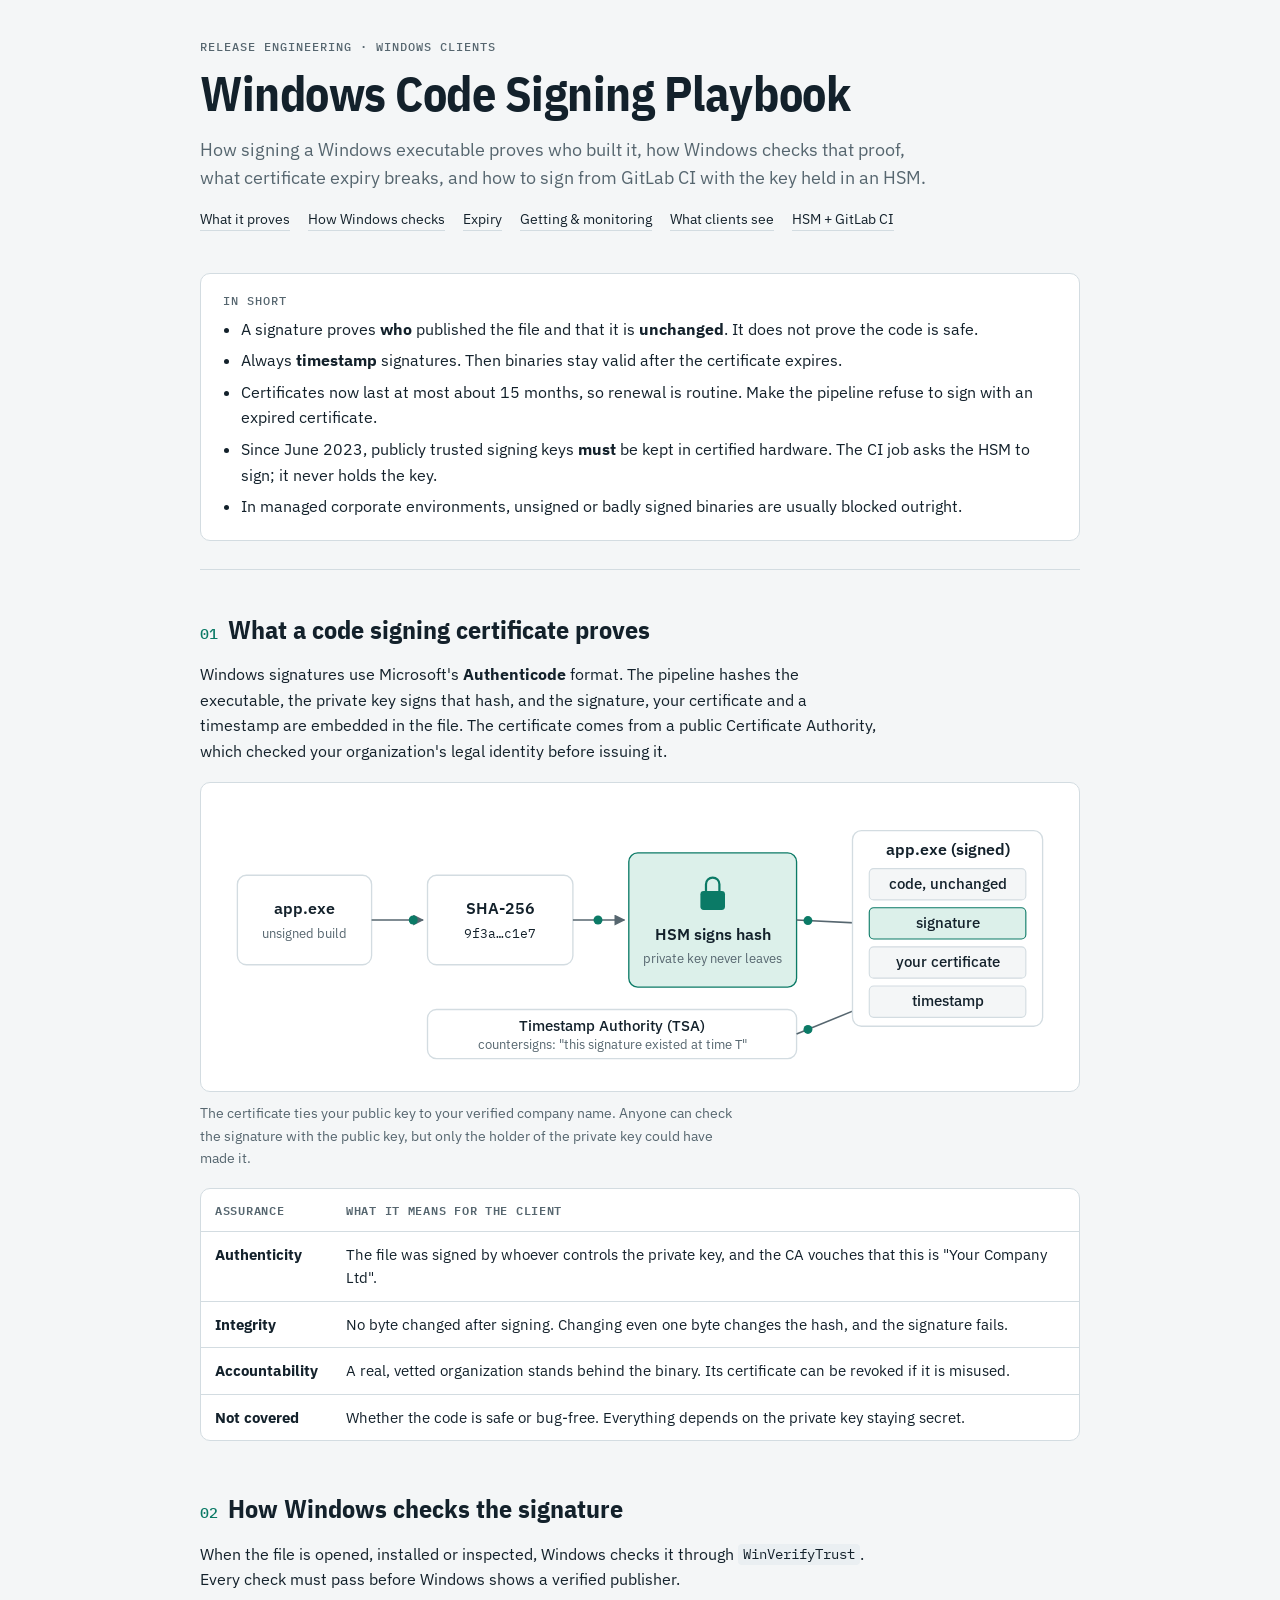
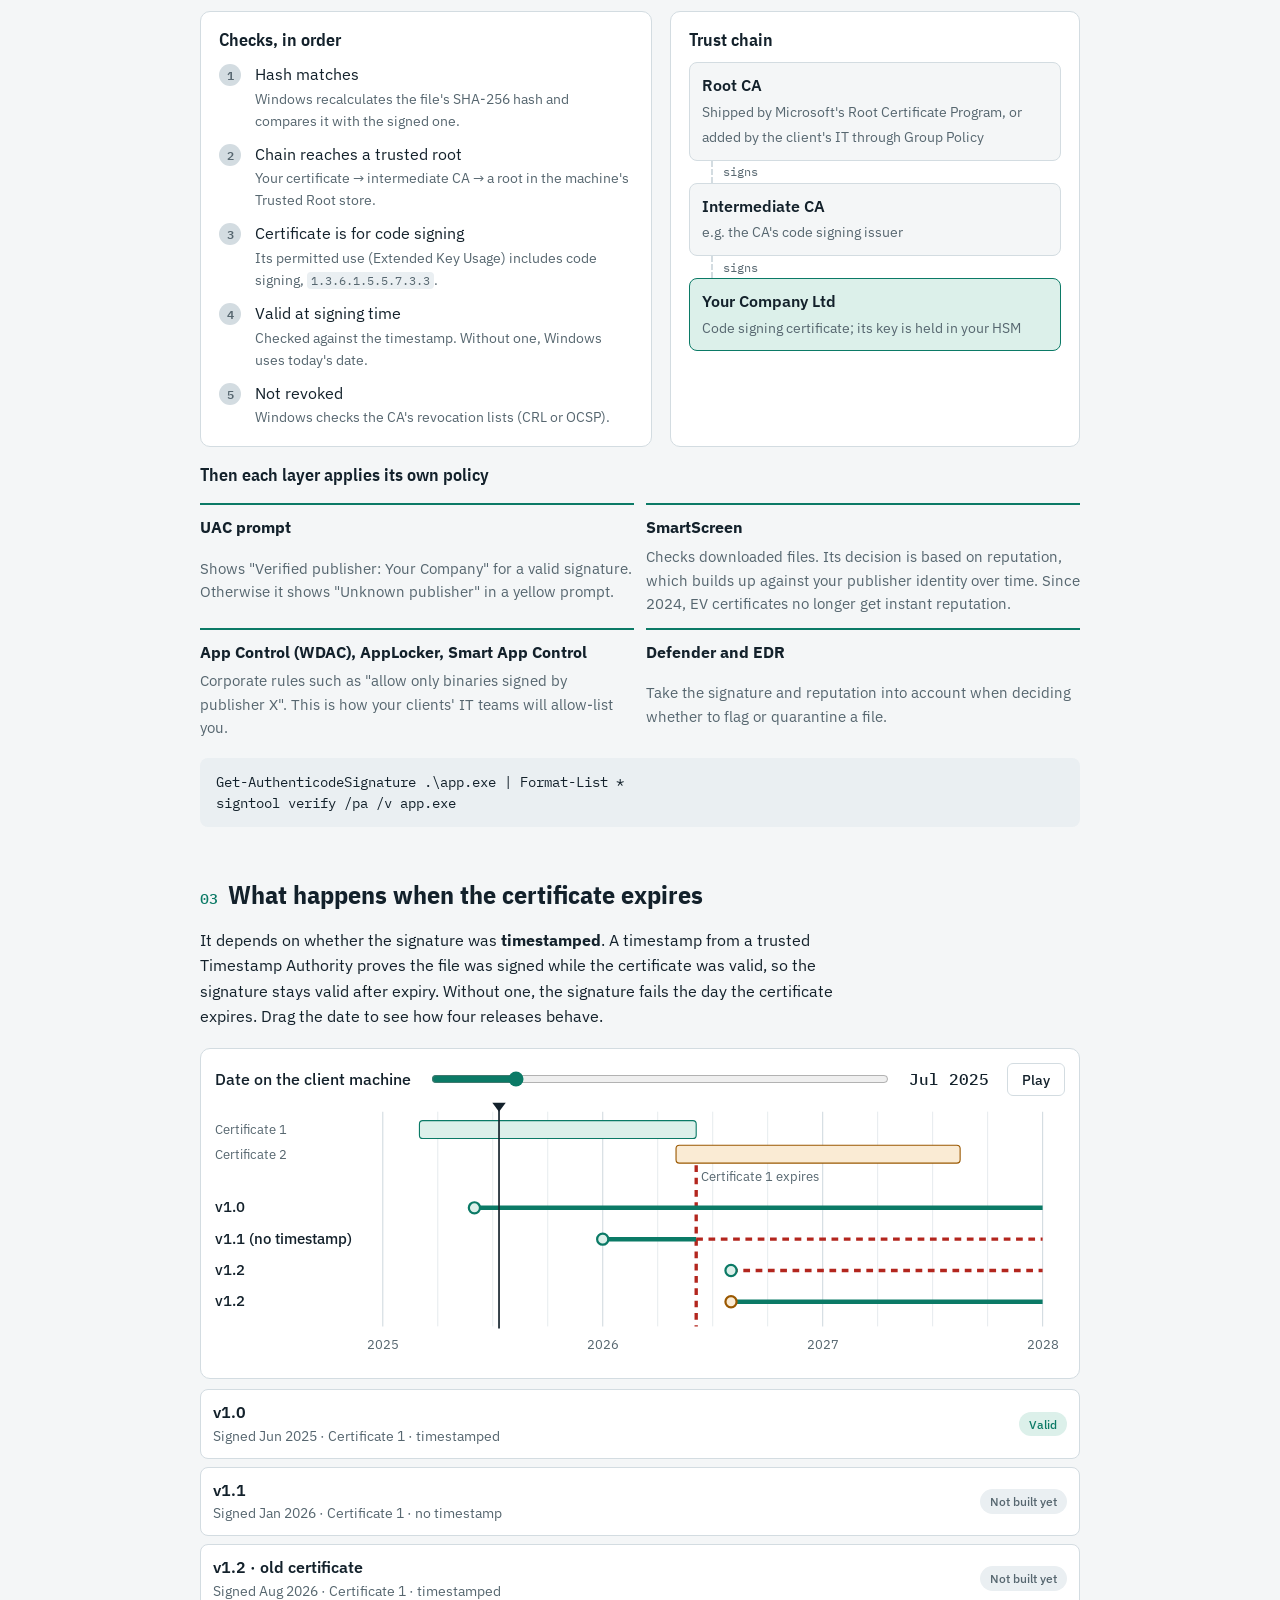
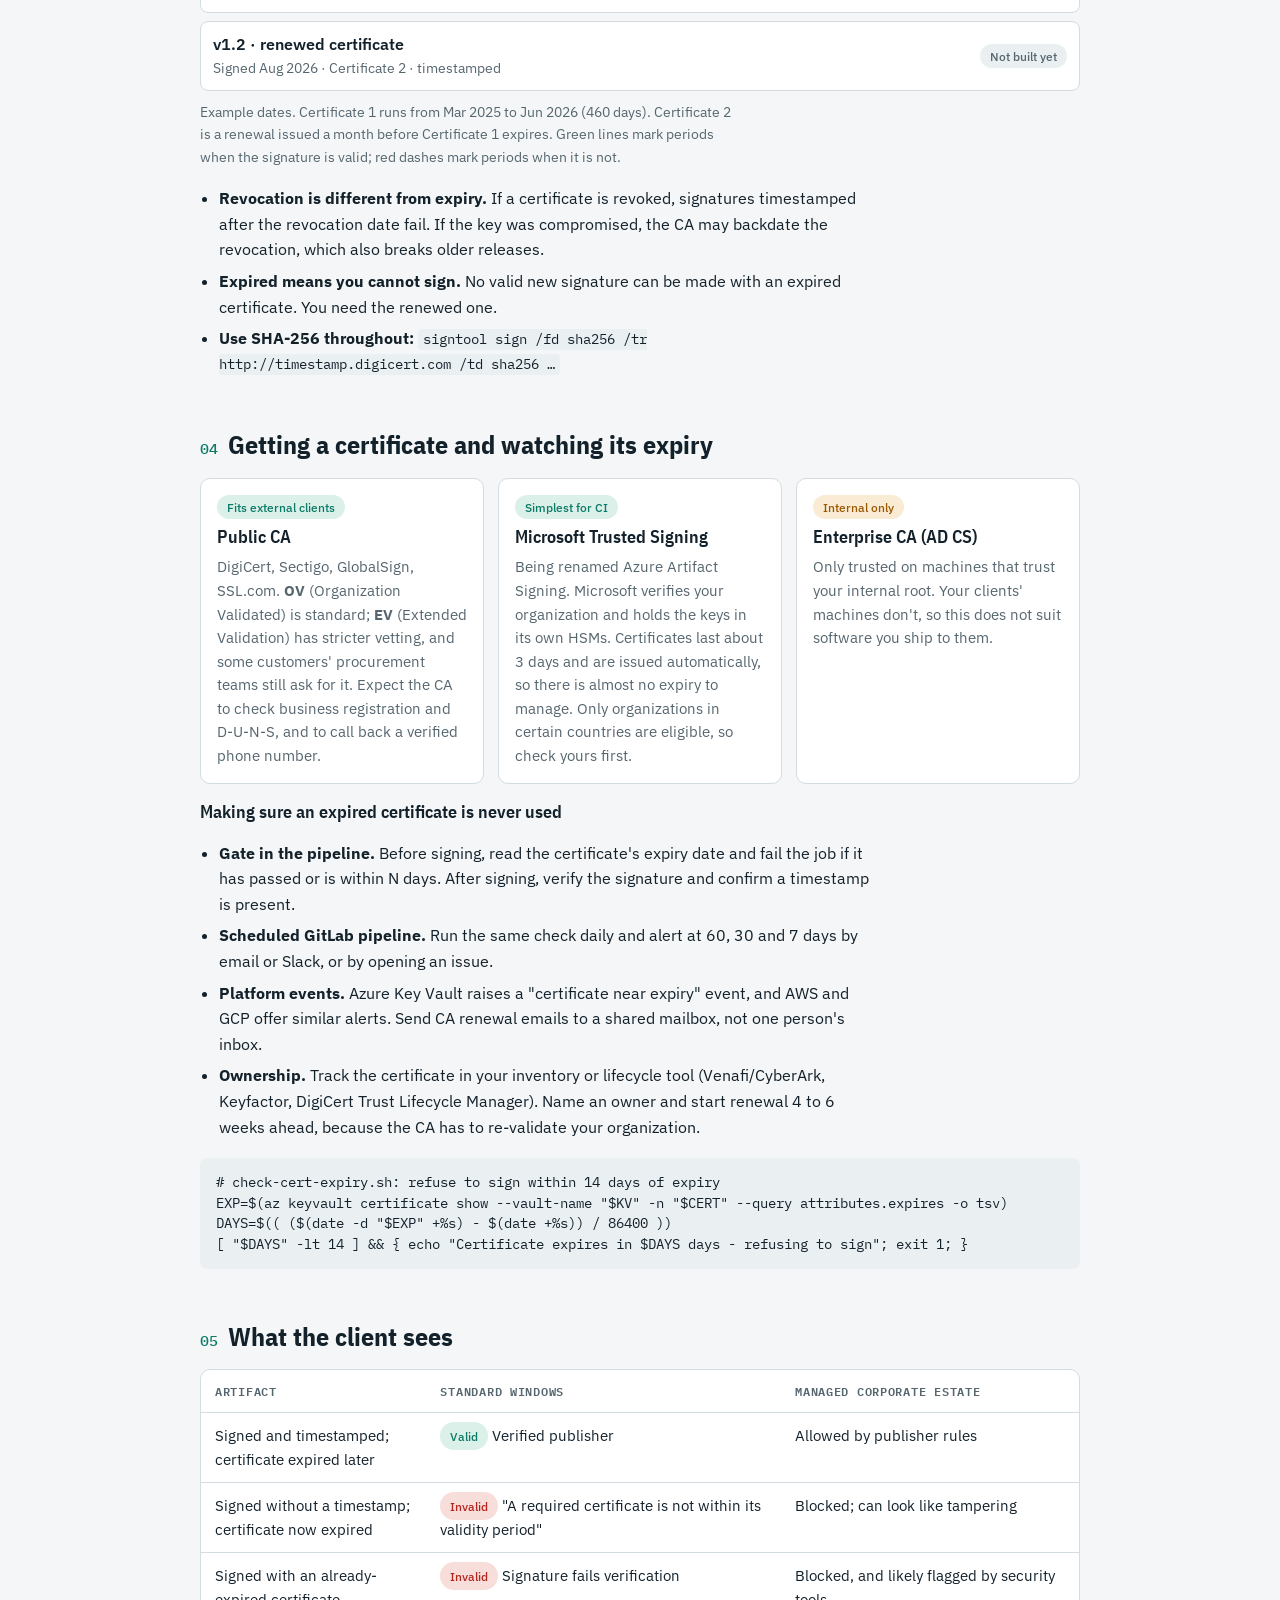
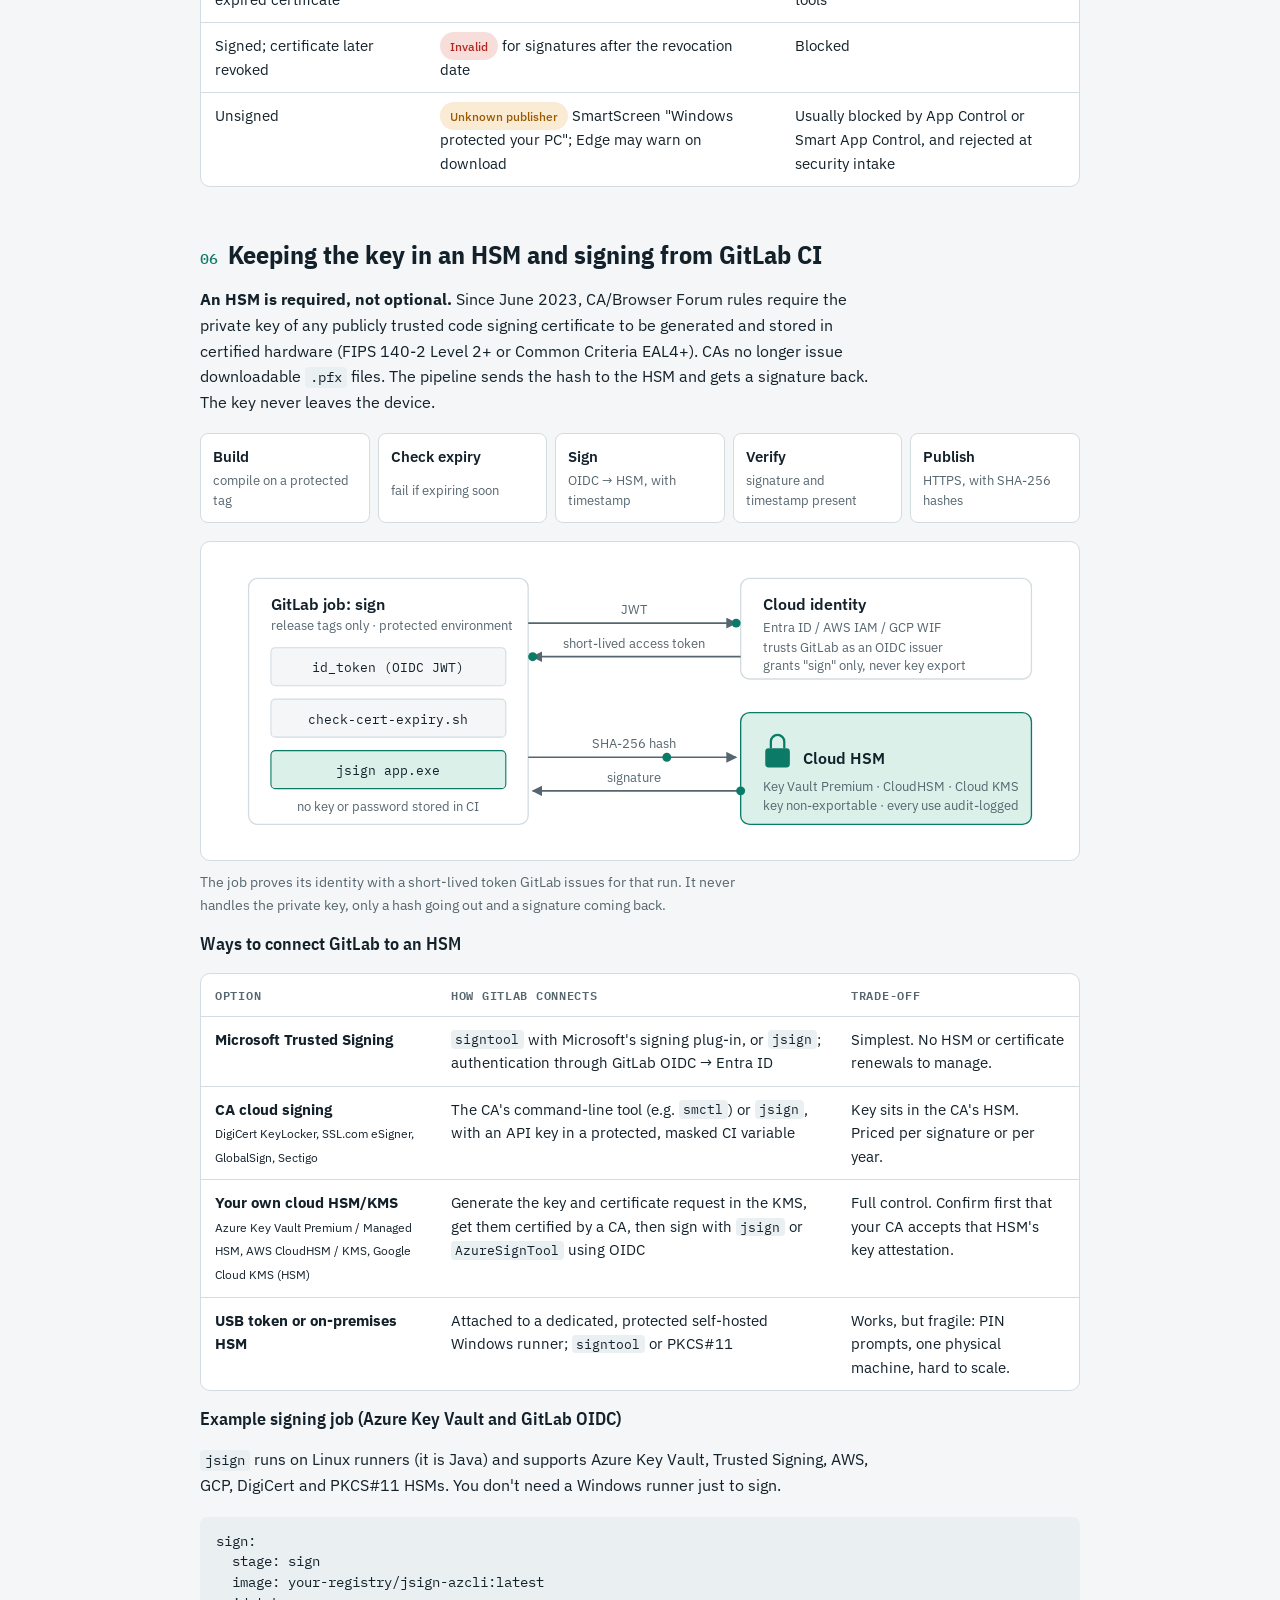
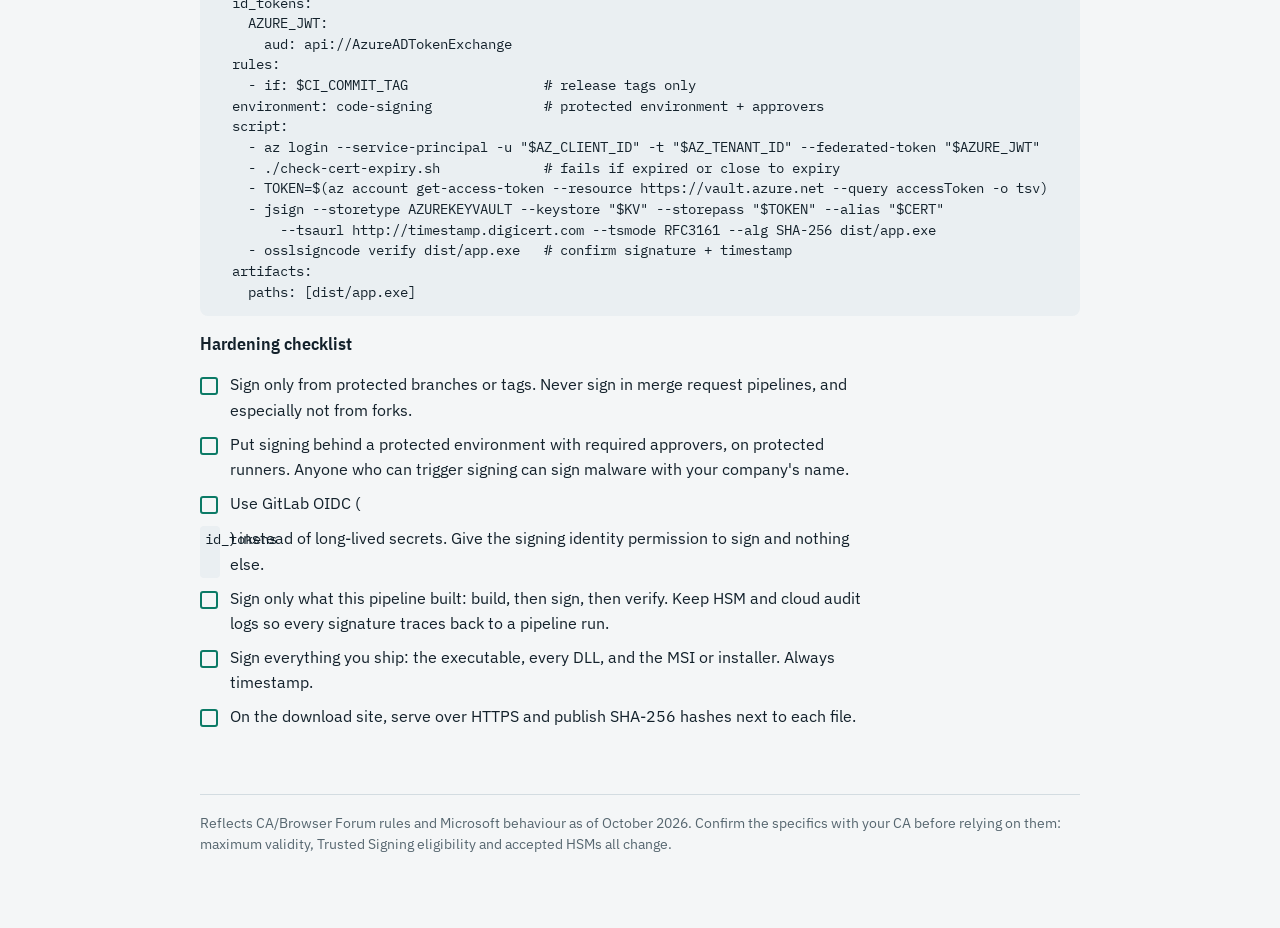
==== code-signing/docs/Windows Code Signing Playbook.html @ bbe8cc0f "Add Windows Code Signing Playbook and PDF documentation - Created a comprehensive Markdown playbook " ====
<!doctype html><html><head><meta charset=utf8><meta name=viewport content="width=device-width,initial-scale=1,viewport-fit=cover"><style>:root{color-scheme:light;box-sizing:border-box;padding-top:env(safe-area-inset-top,0px);padding-bottom:env(safe-area-inset-bottom,0px)}html{scroll-padding-top:env(safe-area-inset-top,0px)}body{margin:0;padding:0;font:14px -apple-system,BlinkMacSystemFont,sans-serif;background:#fff;color:#000}img{max-width:100%}[hidden]:not([hidden=until-found i]){display:none!important}</style></head><body>
<title>Windows Code Signing Playbook</title>
<link rel="preconnect" href="https://fonts.googleapis.com">
<link rel="stylesheet" href="https://fonts.googleapis.com/css2?family=IBM+Plex+Mono:wght@400;500&family=IBM+Plex+Sans+Condensed:wght@600;700&family=IBM+Plex+Sans:wght@400;500;600&display=swap">
<style>
/* Layout: one reading column (~68ch) with diagrams breaking slightly wider; sections are a real sequence, so they are numbered. */
:root{
  --bg:#F4F6F7; --surface:#FFFFFF; --ink:#13212B; --muted:#56666F; --line:#D3DCE1;
  --accent:#0B7A66; --accent-soft:#DCF0EA;
  --warn:#9A5800; --warn-soft:#FAEBD4; --bad:#B3261E; --bad-soft:#F8DEDB; --code:#EAEFF2;
  --f-display:"IBM Plex Sans Condensed","Arial Narrow",system-ui,sans-serif;
  --f-body:"IBM Plex Sans",system-ui,-apple-system,"Segoe UI",sans-serif;
  --f-mono:"IBM Plex Mono",ui-monospace,Consolas,monospace;
}
@media (prefers-color-scheme: dark){:root:not([data-theme="light"]){
  --bg:#0E161B; --surface:#15212A; --ink:#E2EBEF; --muted:#93A5AF; --line:#2A3B46;
  --accent:#3CC4A6; --accent-soft:#12372F; --warn:#E6A74B; --warn-soft:#3A2A12;
  --bad:#F0857C; --bad-soft:#3D1C1A; --code:#1A2932; color-scheme:dark}}
:root[data-theme="dark"]{
  --bg:#0E161B; --surface:#15212A; --ink:#E2EBEF; --muted:#93A5AF; --line:#2A3B46;
  --accent:#3CC4A6; --accent-soft:#12372F; --warn:#E6A74B; --warn-soft:#3A2A12;
  --bad:#F0857C; --bad-soft:#3D1C1A; --code:#1A2932; color-scheme:dark}

*{box-sizing:border-box}
body{background:var(--bg);color:var(--ink);font:16px/1.6 var(--f-body)}
.wrap{max-width:920px;margin:0 auto;padding-inline:20px;padding-block:40px 72px}
.col{max-width:68ch}
h1,h2,h3{font-family:var(--f-display);text-wrap:balance;line-height:1.15;margin:0}
h1{font-size:clamp(2rem,5vw,3rem);font-weight:700;letter-spacing:-.01em}
h2{font-size:1.65rem;font-weight:700;display:flex;gap:.6rem;align-items:baseline}
h2 .n{font-family:var(--f-mono);font-size:.95rem;color:var(--accent);font-weight:500}
h3{font-size:1.1rem;font-weight:600}
p{margin:0}
a{color:var(--accent)}
code,pre{font-family:var(--f-mono);font-size:.86em}
code{background:var(--code);padding:.1em .35em;border-radius:4px}
.eyebrow{font:500 .78rem/1 var(--f-mono);letter-spacing:.08em;text-transform:uppercase;color:var(--muted)}
.lede{font-size:1.12rem;color:var(--muted)}
header{display:grid;gap:14px;padding-bottom:28px;border-bottom:1px solid var(--line)}
nav.toc{display:flex;flex-wrap:wrap;gap:8px 18px;font-size:.9rem}
nav.toc a{text-decoration:none;color:var(--ink);border-bottom:1px solid var(--line)}
nav.toc a:hover,nav.toc a:focus-visible{border-color:var(--accent)}
:focus-visible{outline:2px solid var(--accent);outline-offset:2px}

section{display:grid;gap:18px;padding-block:44px 8px}
.stack{display:grid;gap:12px}
ul.tight,ol.tight{margin:0;padding-left:1.2rem;display:grid;gap:6px}

.short{display:grid;gap:10px;margin-top:28px;padding:20px 22px;background:var(--surface);border:1px solid var(--line);border-radius:10px}
.short ul{margin:0;padding-left:1.1rem;display:grid;gap:6px}

figure{margin:0;display:grid;gap:10px}
figcaption{font-size:.88rem;color:var(--muted);max-width:68ch}
.fig{overflow-x:auto;background:var(--surface);border:1px solid var(--line);border-radius:10px;padding:14px}
.fig svg{display:block;width:100%;min-width:660px;height:auto}

/* SVG tokens */
.box{fill:var(--surface);stroke:var(--line);stroke-width:1.2}
.box-a{fill:var(--accent-soft);stroke:var(--accent);stroke-width:1.2}
.row{fill:var(--bg);stroke:var(--line)}
.row-a{fill:var(--accent-soft);stroke:var(--accent)}
.t{fill:var(--ink);font:500 13px var(--f-body)}
.tb{fill:var(--ink);font:600 14px var(--f-body)}
.tm{fill:var(--muted);font:400 11.5px var(--f-body)}
.tc{fill:var(--ink);font:400 12px var(--f-mono)}
.arr{stroke:var(--muted);stroke-width:1.4;fill:none}
.ahead{fill:var(--muted)}
.dot{fill:var(--accent)}
.lock{fill:none;stroke:var(--accent);stroke-width:2}
.lockb{fill:var(--accent)}

/* Verification */
.verify{display:grid;grid-template-columns:1.1fr 1fr;gap:18px}
.panel{background:var(--surface);border:1px solid var(--line);border-radius:10px;padding:18px;display:grid;gap:12px;align-content:start;min-width:0}
ol.checks{list-style:none;margin:0;padding:0;display:grid;gap:10px}
ol.checks li{display:grid;grid-template-columns:26px 1fr;gap:10px;align-items:start}
.tick{width:22px;height:22px;border-radius:50%;background:var(--accent);color:var(--surface);display:grid;place-items:center;font:600 12px var(--f-mono);margin-top:2px;
  animation:lit 9s infinite both}
ol.checks li:nth-child(2) .tick{animation-delay:.9s}
ol.checks li:nth-child(3) .tick{animation-delay:1.8s}
ol.checks li:nth-child(4) .tick{animation-delay:2.7s}
ol.checks li:nth-child(5) .tick{animation-delay:3.6s}
@keyframes lit{0%{background:var(--line);color:var(--muted)}6%,88%{background:var(--accent);color:var(--surface)}100%{background:var(--line);color:var(--muted)}}
.checks small{display:block;color:var(--muted);font-size:.86rem}
.chain{display:grid;gap:0}
.link{border:1px solid var(--line);border-radius:8px;padding:10px 12px;background:var(--bg)}
.link.you{border-color:var(--accent);background:var(--accent-soft)}
.link b{display:block;font-weight:600}
.link span{font-size:.85rem;color:var(--muted)}
.joint{height:22px;margin-left:22px;border-left:2px dashed var(--line);font:400 .75rem var(--f-mono);color:var(--muted);padding-left:10px;display:flex;align-items:center}
.layers{display:grid;grid-template-columns:repeat(2,minmax(0,1fr));gap:12px}
.layer{border-top:2px solid var(--accent);padding-top:10px;display:grid;gap:4px}
.layer p{font-size:.92rem;color:var(--muted)}

/* Timeline */
.tl-controls{display:flex;flex-wrap:wrap;gap:12px 18px;align-items:center}
.tl-controls label{font-weight:500}
#when{flex:1 1 220px;accent-color:var(--accent)}
#whenOut{font:500 1rem var(--f-mono);min-width:8ch}
button{font:500 .9rem var(--f-body);color:var(--ink);background:var(--surface);border:1px solid var(--line);border-radius:6px;padding:6px 14px;cursor:pointer}
button:hover{border-color:var(--accent)}
.tl-list{display:grid;gap:8px}
.tl-row{display:grid;grid-template-columns:minmax(0,1fr) auto;gap:12px;align-items:center;padding:10px 12px;background:var(--surface);border:1px solid var(--line);border-radius:8px}
.tl-row b{font-weight:600}
.tl-row span{display:block;font-size:.85rem;color:var(--muted)}
.pill{font:500 .78rem/1 var(--f-body);padding:6px 10px;border-radius:99px;white-space:nowrap}
.pill.ok{background:var(--accent-soft);color:var(--accent)}
.pill.bad{background:var(--bad-soft);color:var(--bad)}
.pill.warn{background:var(--warn-soft);color:var(--warn)}
.pill.pending{background:var(--code);color:var(--muted)}
.seg-ok{stroke:var(--accent);stroke-width:4}
.seg-bad{stroke:var(--bad);stroke-width:3;stroke-dasharray:6 5}
.certA{fill:var(--accent-soft);stroke:var(--accent)}
.certB{fill:var(--warn-soft);stroke:var(--warn)}
.grid{stroke:var(--line)}
.ph{stroke:var(--ink);stroke-width:1.5}
.phk{fill:var(--ink)}

/* Cards */
.cards{display:grid;grid-template-columns:repeat(3,minmax(0,1fr));gap:14px}
.card{background:var(--surface);border:1px solid var(--line);border-radius:10px;padding:16px;display:grid;gap:8px;align-content:start}
.card p{font-size:.92rem;color:var(--muted)}
.card .pill{justify-self:start}

/* Tables & code */
.tbl{overflow-x:auto;border:1px solid var(--line);border-radius:10px;background:var(--surface)}
table{border-collapse:collapse;width:100%;min-width:620px;font-size:.92rem}
th,td{text-align:left;padding:11px 14px;border-bottom:1px solid var(--line);vertical-align:top}
th{font:600 .75rem var(--f-mono);letter-spacing:.06em;text-transform:uppercase;color:var(--muted)}
tr:last-child td{border-bottom:0}
pre{margin:0;background:var(--code);border-radius:8px;padding:14px 16px;overflow-x:auto;line-height:1.5}

/* Pipeline flow */
ol.flow{list-style:none;margin:0;padding:0;display:grid;grid-template-columns:repeat(5,minmax(0,1fr));gap:8px;counter-reset:s}
ol.flow li{background:var(--surface);border:1px solid var(--line);border-radius:8px;padding:10px 12px;display:grid;gap:2px;animation:stage 10s infinite both}
ol.flow li b{font-weight:600;font-size:.95rem}
ol.flow li span{font-size:.8rem;color:var(--muted)}
ol.flow li:nth-child(2){animation-delay:2s} ol.flow li:nth-child(3){animation-delay:4s}
ol.flow li:nth-child(4){animation-delay:6s} ol.flow li:nth-child(5){animation-delay:8s}
@keyframes stage{0%,20%{border-color:var(--accent);box-shadow:inset 0 -3px 0 var(--accent)}24%,100%{border-color:var(--line);box-shadow:inset 0 -3px 0 transparent}}
.checklist{list-style:none;margin:0;padding:0;display:grid;gap:8px}
.checklist li{display:grid;grid-template-columns:20px 1fr;gap:10px}
.checklist li::before{content:"";width:14px;height:14px;margin-top:5px;border:2px solid var(--accent);border-radius:3px}

footer{margin-top:56px;padding-top:18px;border-top:1px solid var(--line);font-size:.85rem;color:var(--muted)}

@media (max-width:720px){
  .verify,.cards,.layers{grid-template-columns:1fr}
  ol.flow{grid-template-columns:1fr}
}
@media (prefers-reduced-motion: reduce){
  .motion{display:none}
  .tick,ol.flow li{animation:none}
}
</style>

<div class="wrap">
<header>
  <div class="eyebrow">Release engineering · Windows clients</div>
  <h1>Windows Code Signing Playbook</h1>
  <p class="lede col">How signing a Windows executable proves who built it, how Windows checks that proof, what certificate expiry breaks, and how to sign from GitLab CI with the key held in an HSM.</p>
  <nav class="toc" aria-label="Sections">
    <a href="#proves">What it proves</a><a href="#verify">How Windows checks</a><a href="#expiry">Expiry</a>
    <a href="#obtain">Getting &amp; monitoring</a><a href="#clients">What clients see</a><a href="#hsm">HSM + GitLab CI</a>
  </nav>
  <div class="short">
    <div class="eyebrow">In short</div>
    <ul>
      <li>A signature proves <b>who</b> published the file and that it is <b>unchanged</b>. It does not prove the code is safe.</li>
      <li>Always <b>timestamp</b> signatures. Then binaries stay valid after the certificate expires.</li>
      <li>Certificates now last at most about 15 months, so renewal is routine. Make the pipeline refuse to sign with an expired certificate.</li>
      <li>Since June 2023, publicly trusted signing keys <b>must</b> be kept in certified hardware. The CI job asks the HSM to sign; it never holds the key.</li>
      <li>In managed corporate environments, unsigned or badly signed binaries are usually blocked outright.</li>
    </ul>
  </div>
</header>

<section id="proves">
  <h2><span class="n">01</span>What a code signing certificate proves</h2>
  <p class="col">Windows signatures use Microsoft's <b>Authenticode</b> format. The pipeline hashes the executable, the private key signs that hash, and the signature, your certificate and a timestamp are embedded in the file. The certificate comes from a public Certificate Authority, which checked your organization's legal identity before issuing it.</p>
  <figure>
    <div class="fig">
      <svg viewBox="0 0 760 250" role="img" aria-label="Signing flow: app.exe is hashed, the HSM signs the hash, and the signature, certificate and timestamp are embedded in the signed file">
        <defs><marker id="ah" viewBox="0 0 10 10" refX="9" refY="5" markerWidth="7" markerHeight="7" orient="auto-start-reverse"><path d="M0,0 L10,5 L0,10 z" class="ahead"/></marker></defs>
        <rect x="20" y="70" width="120" height="80" rx="8" class="box"/>
        <text x="80" y="105" text-anchor="middle" class="tb">app.exe</text>
        <text x="80" y="126" text-anchor="middle" class="tm">unsigned build</text>
        <line x1="140" y1="110" x2="186" y2="110" class="arr" marker-end="url(#ah)"/>
        <rect x="190" y="70" width="130" height="80" rx="8" class="box"/>
        <text x="255" y="105" text-anchor="middle" class="tb">SHA-256</text>
        <text x="255" y="126" text-anchor="middle" class="tc">9f3a…c1e7</text>
        <line x1="320" y1="110" x2="366" y2="110" class="arr" marker-end="url(#ah)"/>
        <rect x="370" y="50" width="150" height="120" rx="8" class="box-a"/>
        <path d="M439,84 v-6 a6,6 0 0 1 12,0 v6" class="lock"/>
        <rect x="434" y="84" width="22" height="17" rx="3" class="lockb"/>
        <text x="445" y="128" text-anchor="middle" class="tb">HSM signs hash</text>
        <text x="445" y="148" text-anchor="middle" class="tm">private key never leaves</text>
        <line x1="520" y1="110" x2="581" y2="113" class="arr" marker-end="url(#ah)"/>
        <rect x="190" y="190" width="330" height="44" rx="8" class="box"/>
        <text x="355" y="209" text-anchor="middle" class="t">Timestamp Authority (TSA)</text>
        <text x="355" y="225" text-anchor="middle" class="tm">countersigns: "this signature existed at time T"</text>
        <line x1="520" y1="212" x2="581" y2="187" class="arr" marker-end="url(#ah)"/>
        <rect x="570" y="30" width="170" height="175" rx="8" class="box"/>
        <text x="655" y="52" text-anchor="middle" class="tb">app.exe (signed)</text>
        <rect x="585" y="64" width="140" height="28" rx="4" class="row"/><text x="655" y="82" text-anchor="middle" class="t">code, unchanged</text>
        <rect x="585" y="99" width="140" height="28" rx="4" class="row-a"/><text x="655" y="117" text-anchor="middle" class="t">signature</text>
        <rect x="585" y="134" width="140" height="28" rx="4" class="row"/><text x="655" y="152" text-anchor="middle" class="t">your certificate</text>
        <rect x="585" y="169" width="140" height="28" rx="4" class="row"/><text x="655" y="187" text-anchor="middle" class="t">timestamp</text>
        <g class="motion">
          <circle r="4" class="dot"><animateMotion dur="1.4s" repeatCount="indefinite" path="M140,110 H186"/></circle>
          <circle r="4" class="dot"><animateMotion dur="1.4s" begin=".45s" repeatCount="indefinite" path="M320,110 H366"/></circle>
          <circle r="4" class="dot"><animateMotion dur="1.4s" begin=".9s" repeatCount="indefinite" path="M520,110 L581,113"/></circle>
          <circle r="4" class="dot"><animateMotion dur="1.4s" begin=".9s" repeatCount="indefinite" path="M520,212 L581,187"/></circle>
        </g>
      </svg>
    </div>
    <figcaption>The certificate ties your public key to your verified company name. Anyone can check the signature with the public key, but only the holder of the private key could have made it.</figcaption>
  </figure>
  <div class="tbl"><table>
    <thead><tr><th>Assurance</th><th>What it means for the client</th></tr></thead>
    <tbody>
      <tr><td><b>Authenticity</b></td><td>The file was signed by whoever controls the private key, and the CA vouches that this is "Your Company Ltd".</td></tr>
      <tr><td><b>Integrity</b></td><td>No byte changed after signing. Changing even one byte changes the hash, and the signature fails.</td></tr>
      <tr><td><b>Accountability</b></td><td>A real, vetted organization stands behind the binary. Its certificate can be revoked if it is misused.</td></tr>
      <tr><td><b>Not covered</b></td><td>Whether the code is safe or bug-free. Everything depends on the private key staying secret.</td></tr>
    </tbody>
  </table></div>
</section>

<section id="verify">
  <h2><span class="n">02</span>How Windows checks the signature</h2>
  <p class="col">When the file is opened, installed or inspected, Windows checks it through <code>WinVerifyTrust</code>. Every check must pass before Windows shows a verified publisher.</p>
  <div class="verify">
    <div class="panel">
      <h3>Checks, in order</h3>
      <ol class="checks">
        <li><span class="tick">1</span><div>Hash matches<small>Windows recalculates the file's SHA-256 hash and compares it with the signed one.</small></div></li>
        <li><span class="tick">2</span><div>Chain reaches a trusted root<small>Your certificate → intermediate CA → a root in the machine's Trusted Root store.</small></div></li>
        <li><span class="tick">3</span><div>Certificate is for code signing<small>Its permitted use (Extended Key Usage) includes code signing, <code>1.3.6.1.5.5.7.3.3</code>.</small></div></li>
        <li><span class="tick">4</span><div>Valid at signing time<small>Checked against the timestamp. Without one, Windows uses today's date.</small></div></li>
        <li><span class="tick">5</span><div>Not revoked<small>Windows checks the CA's revocation lists (CRL or OCSP).</small></div></li>
      </ol>
    </div>
    <div class="panel">
      <h3>Trust chain</h3>
      <div class="chain">
        <div class="link"><b>Root CA</b><span>Shipped by Microsoft's Root Certificate Program, or added by the client's IT through Group Policy</span></div>
        <div class="joint">signs</div>
        <div class="link"><b>Intermediate CA</b><span>e.g. the CA's code signing issuer</span></div>
        <div class="joint">signs</div>
        <div class="link you"><b>Your Company Ltd</b><span>Code signing certificate; its key is held in your HSM</span></div>
      </div>
    </div>
  </div>
  <h3>Then each layer applies its own policy</h3>
  <div class="layers">
    <div class="layer"><b>UAC prompt</b><p>Shows "Verified publisher: Your Company" for a valid signature. Otherwise it shows "Unknown publisher" in a yellow prompt.</p></div>
    <div class="layer"><b>SmartScreen</b><p>Checks downloaded files. Its decision is based on reputation, which builds up against your publisher identity over time. Since 2024, EV certificates no longer get instant reputation.</p></div>
    <div class="layer"><b>App Control (WDAC), AppLocker, Smart App Control</b><p>Corporate rules such as "allow only binaries signed by publisher X". This is how your clients' IT teams will allow-list you.</p></div>
    <div class="layer"><b>Defender and EDR</b><p>Take the signature and reputation into account when deciding whether to flag or quarantine a file.</p></div>
  </div>
  <pre>Get-AuthenticodeSignature .\app.exe | Format-List *
signtool verify /pa /v app.exe</pre>
</section>

<section id="expiry">
  <h2><span class="n">03</span>What happens when the certificate expires</h2>
  <p class="col">It depends on whether the signature was <b>timestamped</b>. A timestamp from a trusted Timestamp Authority proves the file was signed while the certificate was valid, so the signature stays valid after expiry. Without one, the signature fails the day the certificate expires. Drag the date to see how four releases behave.</p>
  <figure>
    <div class="fig">
      <div class="tl-controls">
        <label for="when">Date on the client machine</label>
        <input type="range" id="when" min="0" max="36" step="0.1" value="21.4">
        <output id="whenOut" for="when">Oct 2026</output>
        <button id="play" type="button">Play</button>
      </div>
      <svg id="tl" viewBox="0 0 760 240" role="img" aria-label="Timeline of two certificates and four signed releases from 2025 to 2028"></svg>
    </div>
    <div class="tl-list" id="tlList"></div>
    <figcaption>Example dates. Certificate 1 runs from Mar 2025 to Jun 2026 (460 days). Certificate 2 is a renewal issued a month before Certificate 1 expires. Green lines mark periods when the signature is valid; red dashes mark periods when it is not.</figcaption>
  </figure>
  <ul class="tight col">
    <li><b>Revocation is different from expiry.</b> If a certificate is revoked, signatures timestamped after the revocation date fail. If the key was compromised, the CA may backdate the revocation, which also breaks older releases.</li>
    <li><b>Expired means you cannot sign.</b> No valid new signature can be made with an expired certificate. You need the renewed one.</li>
    <li><b>Use SHA-256 throughout:</b> <code>signtool sign /fd sha256 /tr http://timestamp.digicert.com /td sha256 …</code></li>
  </ul>
</section>

<section id="obtain">
  <h2><span class="n">04</span>Getting a certificate and watching its expiry</h2>
  <div class="cards">
    <div class="card"><span class="pill ok">Fits external clients</span><h3>Public CA</h3><p>DigiCert, Sectigo, GlobalSign, SSL.com. <b>OV</b> (Organization Validated) is standard; <b>EV</b> (Extended Validation) has stricter vetting, and some customers' procurement teams still ask for it. Expect the CA to check business registration and D-U-N-S, and to call back a verified phone number.</p></div>
    <div class="card"><span class="pill ok">Simplest for CI</span><h3>Microsoft Trusted Signing</h3><p>Being renamed Azure Artifact Signing. Microsoft verifies your organization and holds the keys in its own HSMs. Certificates last about 3 days and are issued automatically, so there is almost no expiry to manage. Only organizations in certain countries are eligible, so check yours first.</p></div>
    <div class="card"><span class="pill warn">Internal only</span><h3>Enterprise CA (AD CS)</h3><p>Only trusted on machines that trust your internal root. Your clients' machines don't, so this does not suit software you ship to them.</p></div>
  </div>
  <h3>Making sure an expired certificate is never used</h3>
  <ul class="tight col">
    <li><b>Gate in the pipeline.</b> Before signing, read the certificate's expiry date and fail the job if it has passed or is within N days. After signing, verify the signature and confirm a timestamp is present.</li>
    <li><b>Scheduled GitLab pipeline.</b> Run the same check daily and alert at 60, 30 and 7 days by email or Slack, or by opening an issue.</li>
    <li><b>Platform events.</b> Azure Key Vault raises a "certificate near expiry" event, and AWS and GCP offer similar alerts. Send CA renewal emails to a shared mailbox, not one person's inbox.</li>
    <li><b>Ownership.</b> Track the certificate in your inventory or lifecycle tool (Venafi/CyberArk, Keyfactor, DigiCert Trust Lifecycle Manager). Name an owner and start renewal 4 to 6 weeks ahead, because the CA has to re-validate your organization.</li>
  </ul>
  <pre># check-cert-expiry.sh: refuse to sign within 14 days of expiry
EXP=$(az keyvault certificate show --vault-name "$KV" -n "$CERT" --query attributes.expires -o tsv)
DAYS=$(( ($(date -d "$EXP" +%s) - $(date +%s)) / 86400 ))
[ "$DAYS" -lt 14 ] &amp;&amp; { echo "Certificate expires in $DAYS days - refusing to sign"; exit 1; }</pre>
</section>

<section id="clients">
  <h2><span class="n">05</span>What the client sees</h2>
  <div class="tbl"><table>
    <thead><tr><th>Artifact</th><th>Standard Windows</th><th>Managed corporate estate</th></tr></thead>
    <tbody>
      <tr><td>Signed and timestamped; certificate expired later</td><td><span class="pill ok">Valid</span> Verified publisher</td><td>Allowed by publisher rules</td></tr>
      <tr><td>Signed without a timestamp; certificate now expired</td><td><span class="pill bad">Invalid</span> "A required certificate is not within its validity period"</td><td>Blocked; can look like tampering</td></tr>
      <tr><td>Signed with an already-expired certificate</td><td><span class="pill bad">Invalid</span> Signature fails verification</td><td>Blocked, and likely flagged by security tools</td></tr>
      <tr><td>Signed; certificate later revoked</td><td><span class="pill bad">Invalid</span> for signatures after the revocation date</td><td>Blocked</td></tr>
      <tr><td>Unsigned</td><td><span class="pill warn">Unknown publisher</span> SmartScreen "Windows protected your PC"; Edge may warn on download</td><td>Usually blocked by App Control or Smart App Control, and rejected at security intake</td></tr>
    </tbody>
  </table></div>
</section>

<section id="hsm">
  <h2><span class="n">06</span>Keeping the key in an HSM and signing from GitLab CI</h2>
  <p class="col"><b>An HSM is required, not optional.</b> Since June 2023, CA/Browser Forum rules require the private key of any publicly trusted code signing certificate to be generated and stored in certified hardware (FIPS 140-2 Level 2+ or Common Criteria EAL4+). CAs no longer issue downloadable <code>.pfx</code> files. The pipeline sends the hash to the HSM and gets a signature back. The key never leaves the device.</p>
  <ol class="flow" aria-label="Release pipeline stages">
    <li><b>Build</b><span>compile on a protected tag</span></li>
    <li><b>Check expiry</b><span>fail if expiring soon</span></li>
    <li><b>Sign</b><span>OIDC → HSM, with timestamp</span></li>
    <li><b>Verify</b><span>signature and timestamp present</span></li>
    <li><b>Publish</b><span>HTTPS, with SHA-256 hashes</span></li>
  </ol>
  <figure>
    <div class="fig">
      <svg viewBox="0 0 760 260" role="img" aria-label="The GitLab sign job exchanges its OIDC token for a cloud access token, then sends the file hash to the cloud HSM and receives a signature">
        <defs><marker id="ah2" viewBox="0 0 10 10" refX="9" refY="5" markerWidth="7" markerHeight="7" orient="auto-start-reverse"><path d="M0,0 L10,5 L0,10 z" class="ahead"/></marker></defs>
        <rect x="30" y="20" width="250" height="220" rx="8" class="box"/>
        <text x="50" y="48" class="tb">GitLab job: sign</text>
        <text x="50" y="66" class="tm">release tags only · protected environment</text>
        <rect x="50" y="82" width="210" height="34" rx="4" class="row"/><text x="155" y="104" text-anchor="middle" class="tc">id_token (OIDC JWT)</text>
        <rect x="50" y="128" width="210" height="34" rx="4" class="row"/><text x="155" y="150" text-anchor="middle" class="tc">check-cert-expiry.sh</text>
        <rect x="50" y="174" width="210" height="34" rx="4" class="row-a"/><text x="155" y="196" text-anchor="middle" class="tc">jsign app.exe</text>
        <text x="155" y="228" text-anchor="middle" class="tm">no key or password stored in CI</text>

        <rect x="470" y="20" width="260" height="90" rx="8" class="box"/>
        <text x="490" y="48" class="tb">Cloud identity</text>
        <text x="490" y="68" class="tm">Entra ID / AWS IAM / GCP WIF</text>
        <text x="490" y="86" class="tm">trusts GitLab as an OIDC issuer</text>
        <text x="490" y="102" class="tm">grants "sign" only, never key export</text>

        <rect x="470" y="140" width="260" height="100" rx="8" class="box-a"/>
        <path d="M497,172 v-6 a6,6 0 0 1 12,0 v6" class="lock"/>
        <rect x="492" y="172" width="22" height="17" rx="3" class="lockb"/>
        <text x="526" y="186" class="tb">Cloud HSM</text>
        <text x="490" y="210" class="tm">Key Vault Premium · CloudHSM · Cloud KMS</text>
        <text x="490" y="227" class="tm">key non-exportable · every use audit-logged</text>

        <text x="375" y="52" text-anchor="middle" class="tm">JWT</text>
        <line x1="280" y1="60" x2="466" y2="60" class="arr" marker-end="url(#ah2)"/>
        <text x="375" y="82" text-anchor="middle" class="tm">short-lived access token</text>
        <line x1="470" y1="90" x2="284" y2="90" class="arr" marker-end="url(#ah2)"/>
        <text x="375" y="172" text-anchor="middle" class="tm">SHA-256 hash</text>
        <line x1="280" y1="180" x2="466" y2="180" class="arr" marker-end="url(#ah2)"/>
        <text x="375" y="202" text-anchor="middle" class="tm">signature</text>
        <line x1="470" y1="210" x2="284" y2="210" class="arr" marker-end="url(#ah2)"/>
        <g class="motion">
          <circle r="4" class="dot"><animateMotion dur="4s" repeatCount="indefinite" keyPoints="0;1;1" keyTimes="0;.2;1" calcMode="linear" path="M280,60 H466"/></circle>
          <circle r="4" class="dot"><animateMotion dur="4s" repeatCount="indefinite" keyPoints="0;0;1;1" keyTimes="0;.25;.45;1" calcMode="linear" path="M470,90 H284"/></circle>
          <circle r="4" class="dot"><animateMotion dur="4s" repeatCount="indefinite" keyPoints="0;0;1;1" keyTimes="0;.5;.7;1" calcMode="linear" path="M280,180 H466"/></circle>
          <circle r="4" class="dot"><animateMotion dur="4s" repeatCount="indefinite" keyPoints="0;0;1;1" keyTimes="0;.75;.95;1" calcMode="linear" path="M470,210 H284"/></circle>
        </g>
      </svg>
    </div>
    <figcaption>The job proves its identity with a short-lived token GitLab issues for that run. It never handles the private key, only a hash going out and a signature coming back.</figcaption>
  </figure>

  <h3>Ways to connect GitLab to an HSM</h3>
  <div class="tbl"><table>
    <thead><tr><th>Option</th><th>How GitLab connects</th><th>Trade-off</th></tr></thead>
    <tbody>
      <tr><td><b>Microsoft Trusted Signing</b></td><td><code>signtool</code> with Microsoft's signing plug-in, or <code>jsign</code>; authentication through GitLab OIDC → Entra ID</td><td>Simplest. No HSM or certificate renewals to manage.</td></tr>
      <tr><td><b>CA cloud signing</b><br><span class="tm">DigiCert KeyLocker, SSL.com eSigner, GlobalSign, Sectigo</span></td><td>The CA's command-line tool (e.g. <code>smctl</code>) or <code>jsign</code>, with an API key in a protected, masked CI variable</td><td>Key sits in the CA's HSM. Priced per signature or per year.</td></tr>
      <tr><td><b>Your own cloud HSM/KMS</b><br><span class="tm">Azure Key Vault Premium / Managed HSM, AWS CloudHSM / KMS, Google Cloud KMS (HSM)</span></td><td>Generate the key and certificate request in the KMS, get them certified by a CA, then sign with <code>jsign</code> or <code>AzureSignTool</code> using OIDC</td><td>Full control. Confirm first that your CA accepts that HSM's key attestation.</td></tr>
      <tr><td><b>USB token or on-premises HSM</b></td><td>Attached to a dedicated, protected self-hosted Windows runner; <code>signtool</code> or PKCS#11</td><td>Works, but fragile: PIN prompts, one physical machine, hard to scale.</td></tr>
    </tbody>
  </table></div>

  <h3>Example signing job (Azure Key Vault and GitLab OIDC)</h3>
  <p class="col"><code>jsign</code> runs on Linux runners (it is Java) and supports Azure Key Vault, Trusted Signing, AWS, GCP, DigiCert and PKCS#11 HSMs. You don't need a Windows runner just to sign.</p>
  <pre>sign:
  stage: sign
  image: your-registry/jsign-azcli:latest
  id_tokens:
    AZURE_JWT:
      aud: api://AzureADTokenExchange
  rules:
    - if: $CI_COMMIT_TAG                 # release tags only
  environment: code-signing              # protected environment + approvers
  script:
    - az login --service-principal -u "$AZ_CLIENT_ID" -t "$AZ_TENANT_ID" --federated-token "$AZURE_JWT"
    - ./check-cert-expiry.sh             # fails if expired or close to expiry
    - TOKEN=$(az account get-access-token --resource https://vault.azure.net --query accessToken -o tsv)
    - jsign --storetype AZUREKEYVAULT --keystore "$KV" --storepass "$TOKEN" --alias "$CERT"
        --tsaurl http://timestamp.digicert.com --tsmode RFC3161 --alg SHA-256 dist/app.exe
    - osslsigncode verify dist/app.exe   # confirm signature + timestamp
  artifacts:
    paths: [dist/app.exe]</pre>

  <h3>Hardening checklist</h3>
  <ul class="checklist col">
    <li>Sign only from protected branches or tags. Never sign in merge request pipelines, and especially not from forks.</li>
    <li>Put signing behind a protected environment with required approvers, on protected runners. Anyone who can trigger signing can sign malware with your company's name.</li>
    <li>Use GitLab OIDC (<code>id_tokens</code>) instead of long-lived secrets. Give the signing identity permission to sign and nothing else.</li>
    <li>Sign only what this pipeline built: build, then sign, then verify. Keep HSM and cloud audit logs so every signature traces back to a pipeline run.</li>
    <li>Sign everything you ship: the executable, every DLL, and the MSI or installer. Always timestamp.</li>
    <li>On the download site, serve over HTTPS and publish SHA-256 hashes next to each file.</li>
  </ul>
</section>

<footer>Reflects CA/Browser Forum rules and Microsoft behaviour as of October 2026. Confirm the specifics with your CA before relying on them: maximum validity, Trusted Signing eligibility and accepted HSMs all change.</footer>
</div>

<script>
(function(){
  var NS="http://www.w3.org/2000/svg", svg=document.getElementById("tl");
  var MON=["Jan","Feb","Mar","Apr","May","Jun","Jul","Aug","Sep","Oct","Nov","Dec"];
  var X0=150, W=590, SPAN=36, TODAY=21.4;
  function x(m){return X0+m*W/SPAN}
  function label(m){var i=Math.min(Math.floor(m),35);return MON[i%12]+" "+(2025+Math.floor(i/12))}
  var certs={A:{from:2,to:17.1,name:"Certificate 1",cls:"certA",y:22},B:{from:16,to:31.5,name:"Certificate 2",cls:"certB",y:44}};
  var sigs=[
    {name:"v1.0",at:5,cert:"A",ts:true},
    {name:"v1.1",at:12,cert:"A",ts:false},
    {name:"v1.2 · old certificate",at:19,cert:"A",ts:true},
    {name:"v1.2 · renewed certificate",at:19,cert:"B",ts:true}
  ];
  function el(tag,attrs,text){var e=document.createElementNS(NS,tag);for(var k in attrs)e.setAttribute(k,attrs[k]);if(text!=null)e.textContent=text;svg.appendChild(e);return e}

  for(var q=0;q<=SPAN;q+=3){el("line",{x1:x(q),x2:x(q),y1:14,y2:206,class:"grid","stroke-width":q%12?0.5:1})}
  [0,12,24,36].forEach(function(m){el("text",{x:x(m),y:226,"text-anchor":"middle",class:"tm"},String(2025+m/12))});
  Object.keys(certs).forEach(function(k){var c=certs[k];
    el("text",{x:0,y:c.y+12,class:"tm"},c.name);
    el("rect",{x:x(c.from),y:c.y,width:x(c.to)-x(c.from),height:16,rx:3,class:c.cls});
  });
  el("line",{x1:x(certs.A.to),x2:x(certs.A.to),y1:62,y2:206,class:"seg-bad","stroke-width":1,"stroke-dasharray":"2 4"});
  el("text",{x:x(certs.A.to)+4,y:76,class:"tm"},"Certificate 1 expires");
  sigs.forEach(function(s,i){
    var y=100+i*28, c=certs[s.cert], end=x(SPAN);
    el("text",{x:0,y:y+4,class:"t"},s.name.split(" · ")[0]+(s.ts?"":" (no timestamp)"));
    if(s.at>c.to){el("line",{x1:x(s.at),x2:end,y1:y,y2:y,class:"seg-bad"})}
    else if(s.ts){el("line",{x1:x(s.at),x2:end,y1:y,y2:y,class:"seg-ok"})}
    else{el("line",{x1:x(s.at),x2:x(c.to),y1:y,y2:y,class:"seg-ok"});el("line",{x1:x(c.to),x2:end,y1:y,y2:y,class:"seg-bad"})}
    el("circle",{cx:x(s.at),cy:y,r:5,class:s.cert==="A"?"certA":"certB","stroke-width":2});
  });
  var ph=el("line",{x1:x(TODAY),x2:x(TODAY),y1:12,y2:208,class:"ph"});
  var phk=el("path",{d:"",class:"phk"});

  var list=document.getElementById("tlList"), rows=[];
  sigs.forEach(function(s){
    var r=document.createElement("div");r.className="tl-row";
    r.innerHTML='<div><b></b><span></span></div><em class="pill"></em>';
    r.querySelector("b").textContent=s.name;
    r.querySelector("span").textContent="Signed "+label(s.at)+" · "+certs[s.cert].name+" · "+(s.ts?"timestamped":"no timestamp");
    list.appendChild(r);rows.push(r.querySelector(".pill"));
  });
  function status(s,m){
    var c=certs[s.cert];
    if(m<s.at)return["pending","Not built yet"];
    if(s.at>c.to||s.at<c.from)return["bad","Invalid: certificate had expired"];
    if(s.ts)return["ok","Valid"];
    return m<=c.to?["ok","Valid until certificate expires"]:["bad","Invalid: expired, no timestamp"];
  }
  var input=document.getElementById("when"), out=document.getElementById("whenOut");
  function render(m){
    var px=x(m);ph.setAttribute("x1",px);ph.setAttribute("x2",px);
    phk.setAttribute("d","M"+(px-6)+",6 L"+(px+6)+",6 L"+px+",14 z");
    out.textContent=label(m)+(Math.abs(m-TODAY)<0.15?" (today)":"");
    sigs.forEach(function(s,i){var st=status(s,m);rows[i].className="pill "+st[0];rows[i].textContent=st[1]});
  }
  input.addEventListener("input",function(){stop();render(+input.value)});
  var raf=null;
  function stop(){if(raf){cancelAnimationFrame(raf);raf=null}}
  function play(){
    stop();var t0=null,dur=7000;
    function step(t){if(!t0)t0=t;var p=Math.min((t-t0)/dur,1),m=p*SPAN;input.value=m;render(m);
      if(p<1)raf=requestAnimationFrame(step);else raf=null}
    raf=requestAnimationFrame(step);
  }
  document.getElementById("play").addEventListener("click",play);
  render(TODAY);
  var reduce=window.matchMedia&&window.matchMedia("(prefers-reduced-motion: reduce)").matches;
  if(!reduce&&"IntersectionObserver" in window){
    var io=new IntersectionObserver(function(es){if(es[0].isIntersecting){io.disconnect();play()}},{threshold:.6});
    io.observe(svg);
  }
})();
</script>

</body></html>
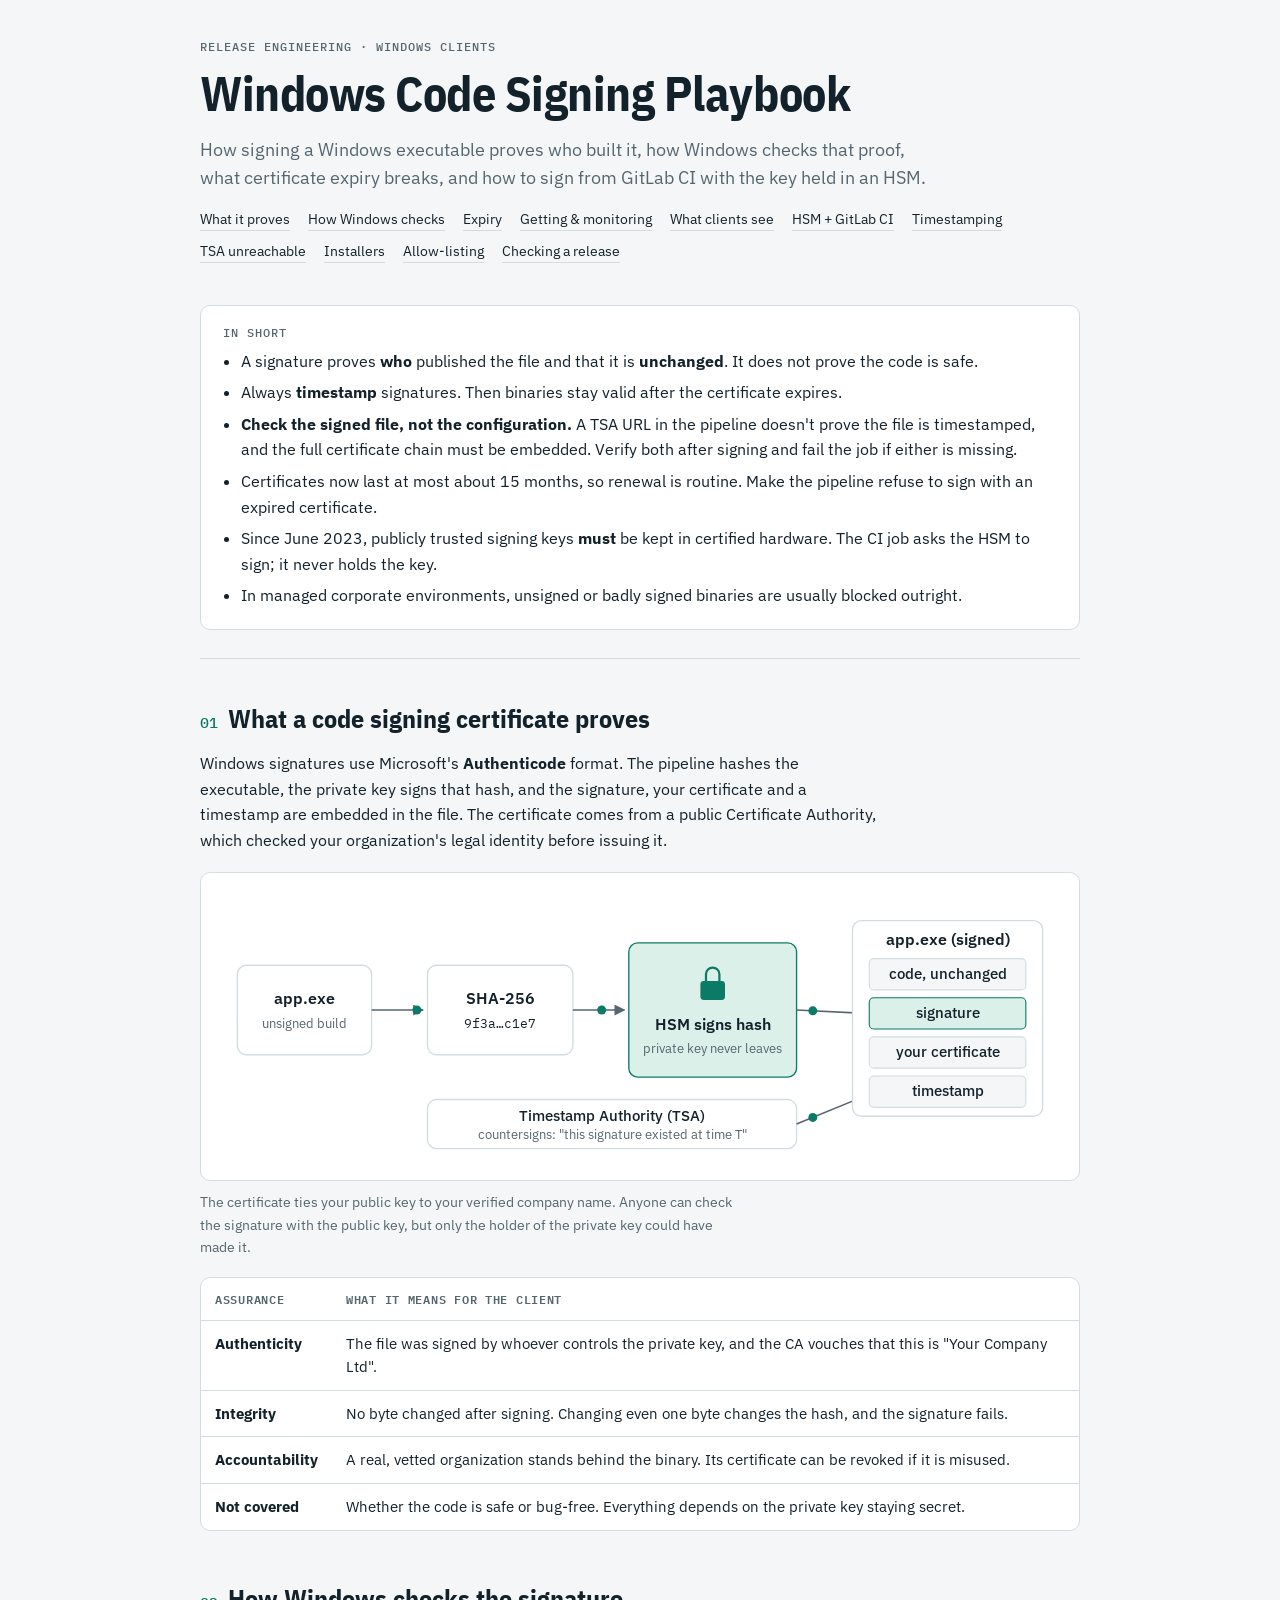
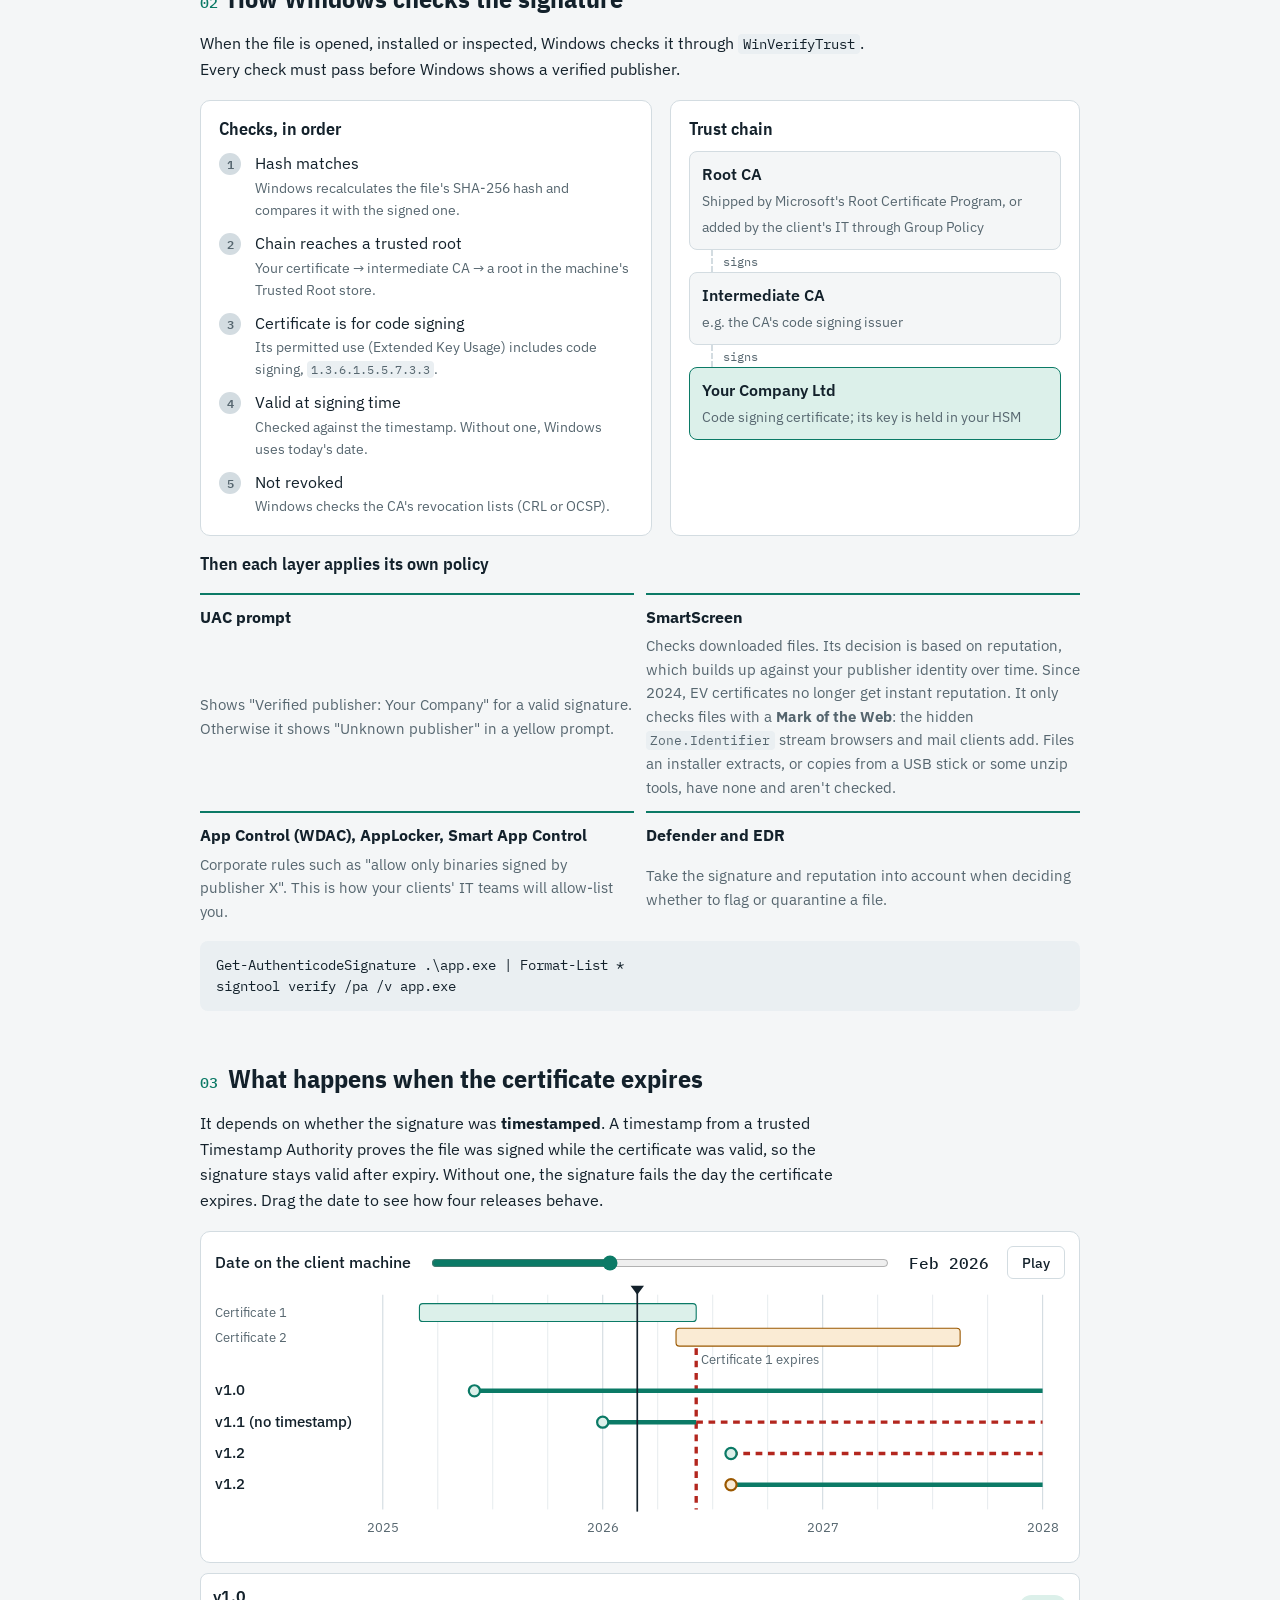
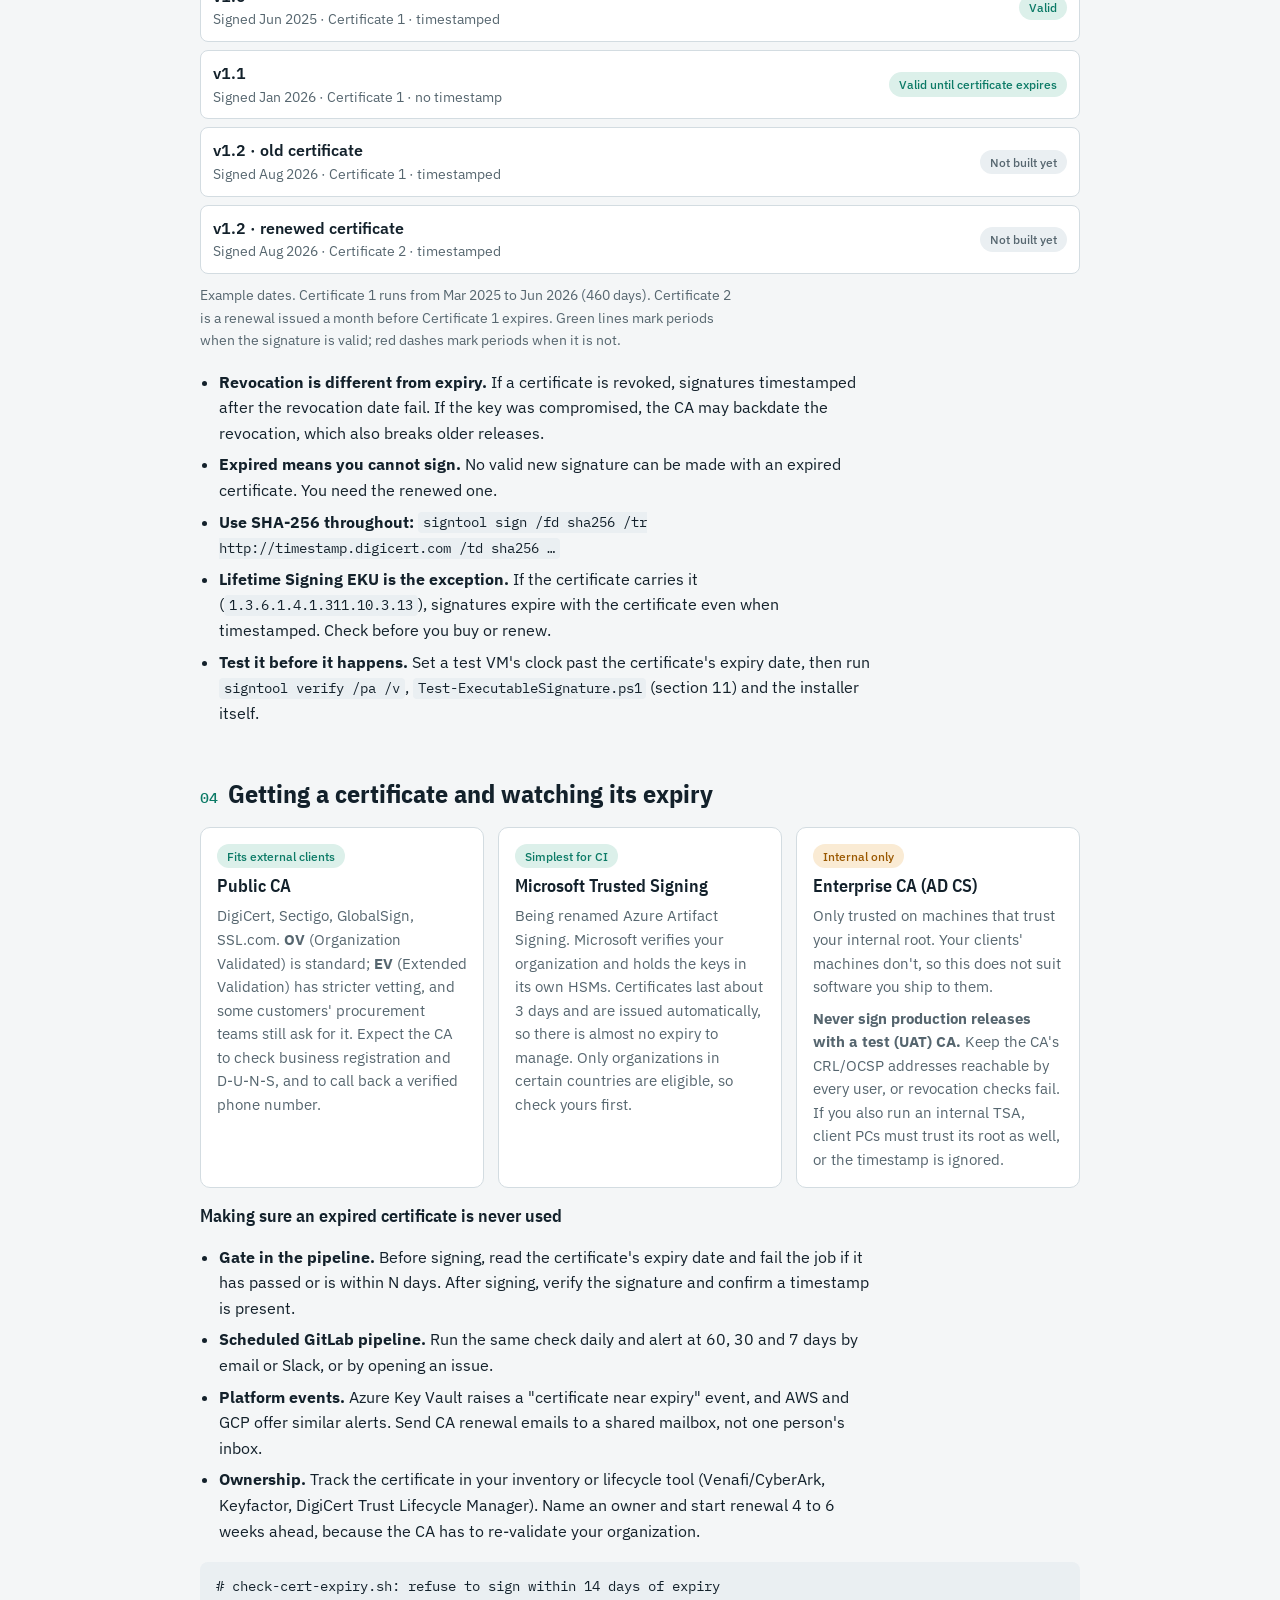
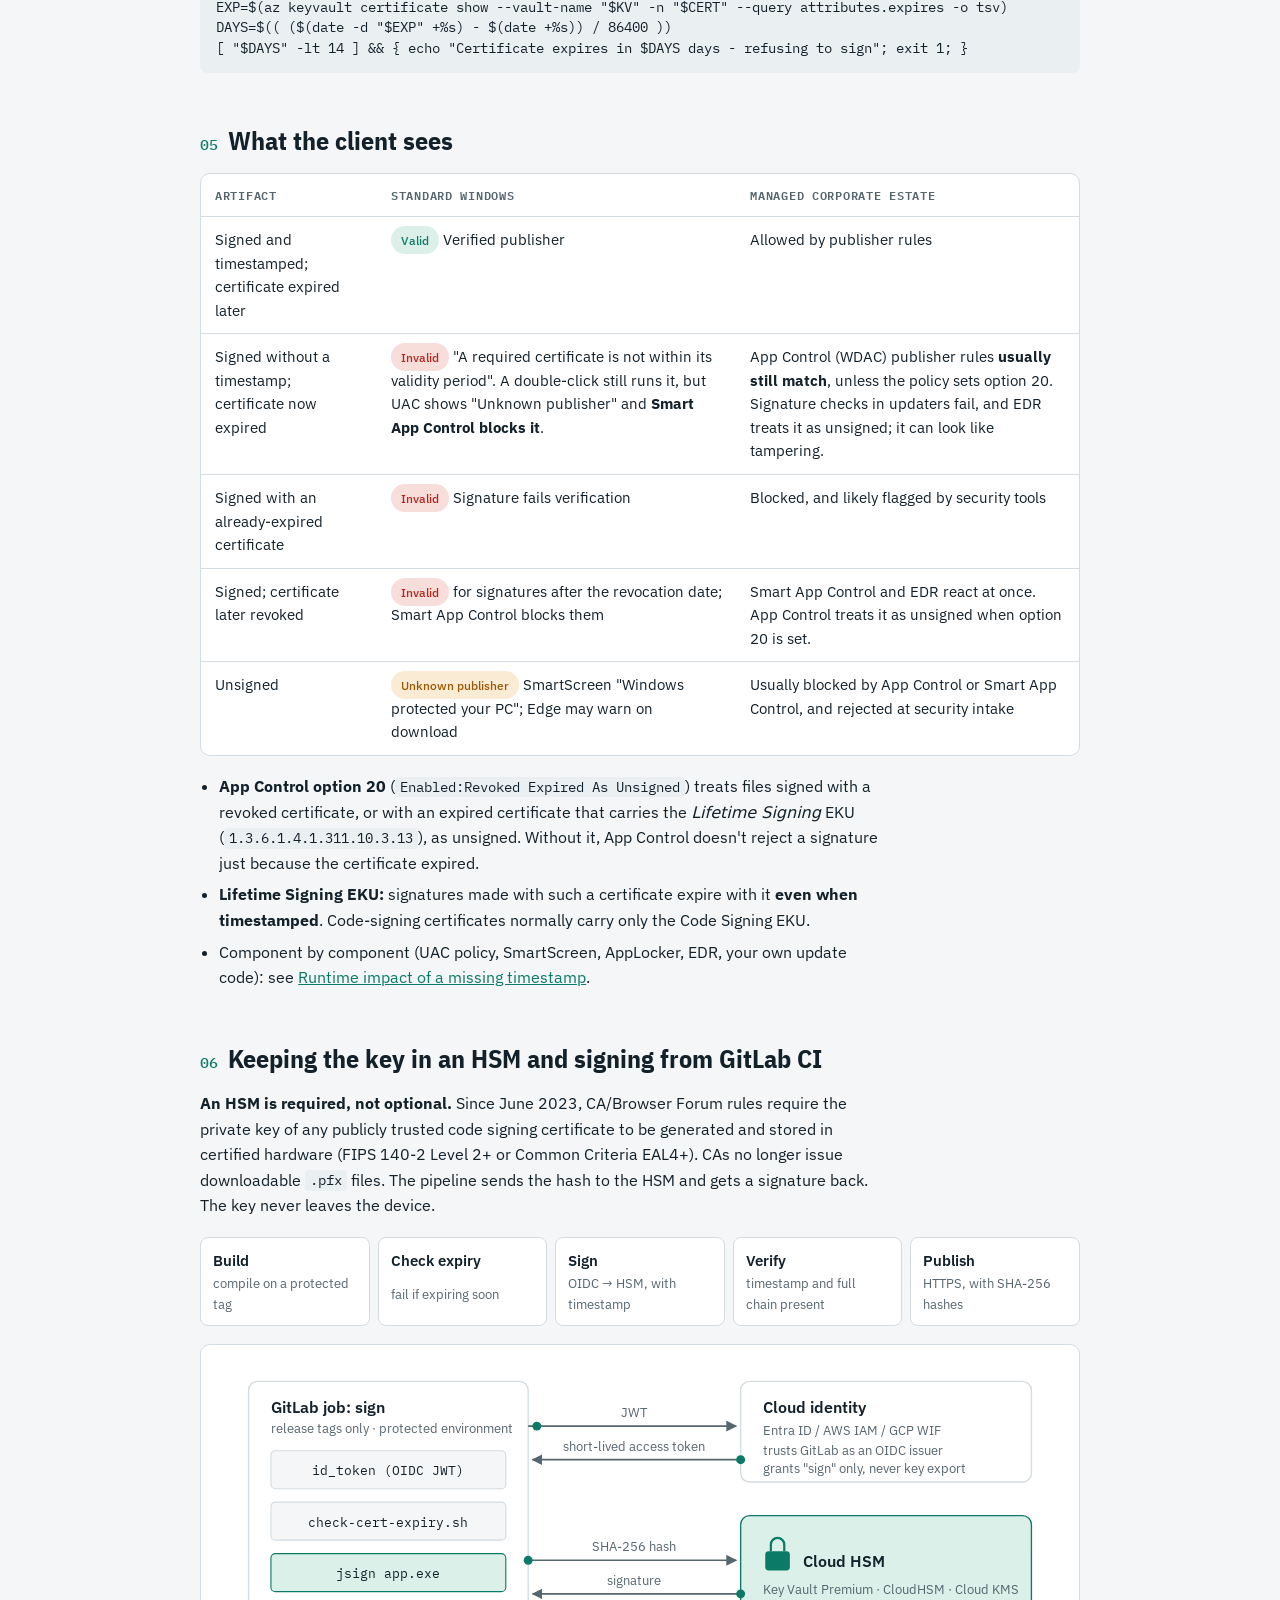
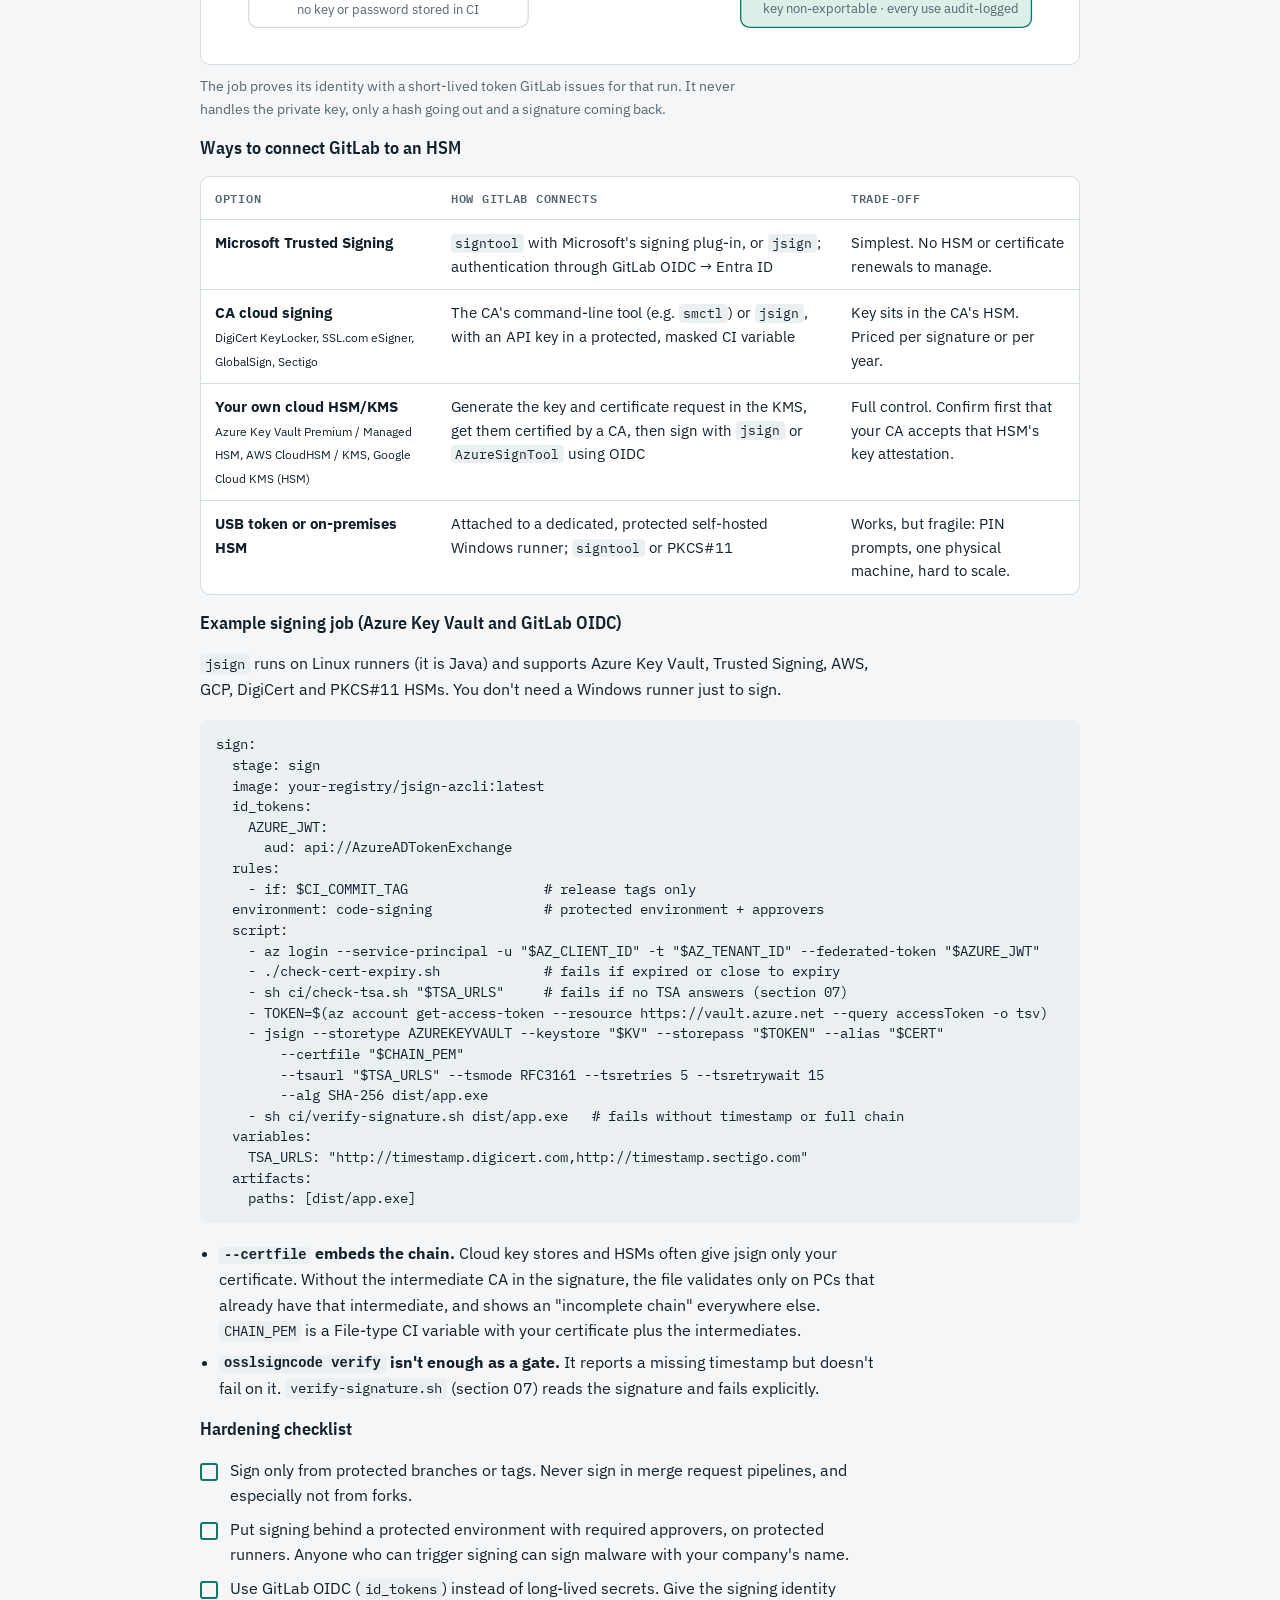
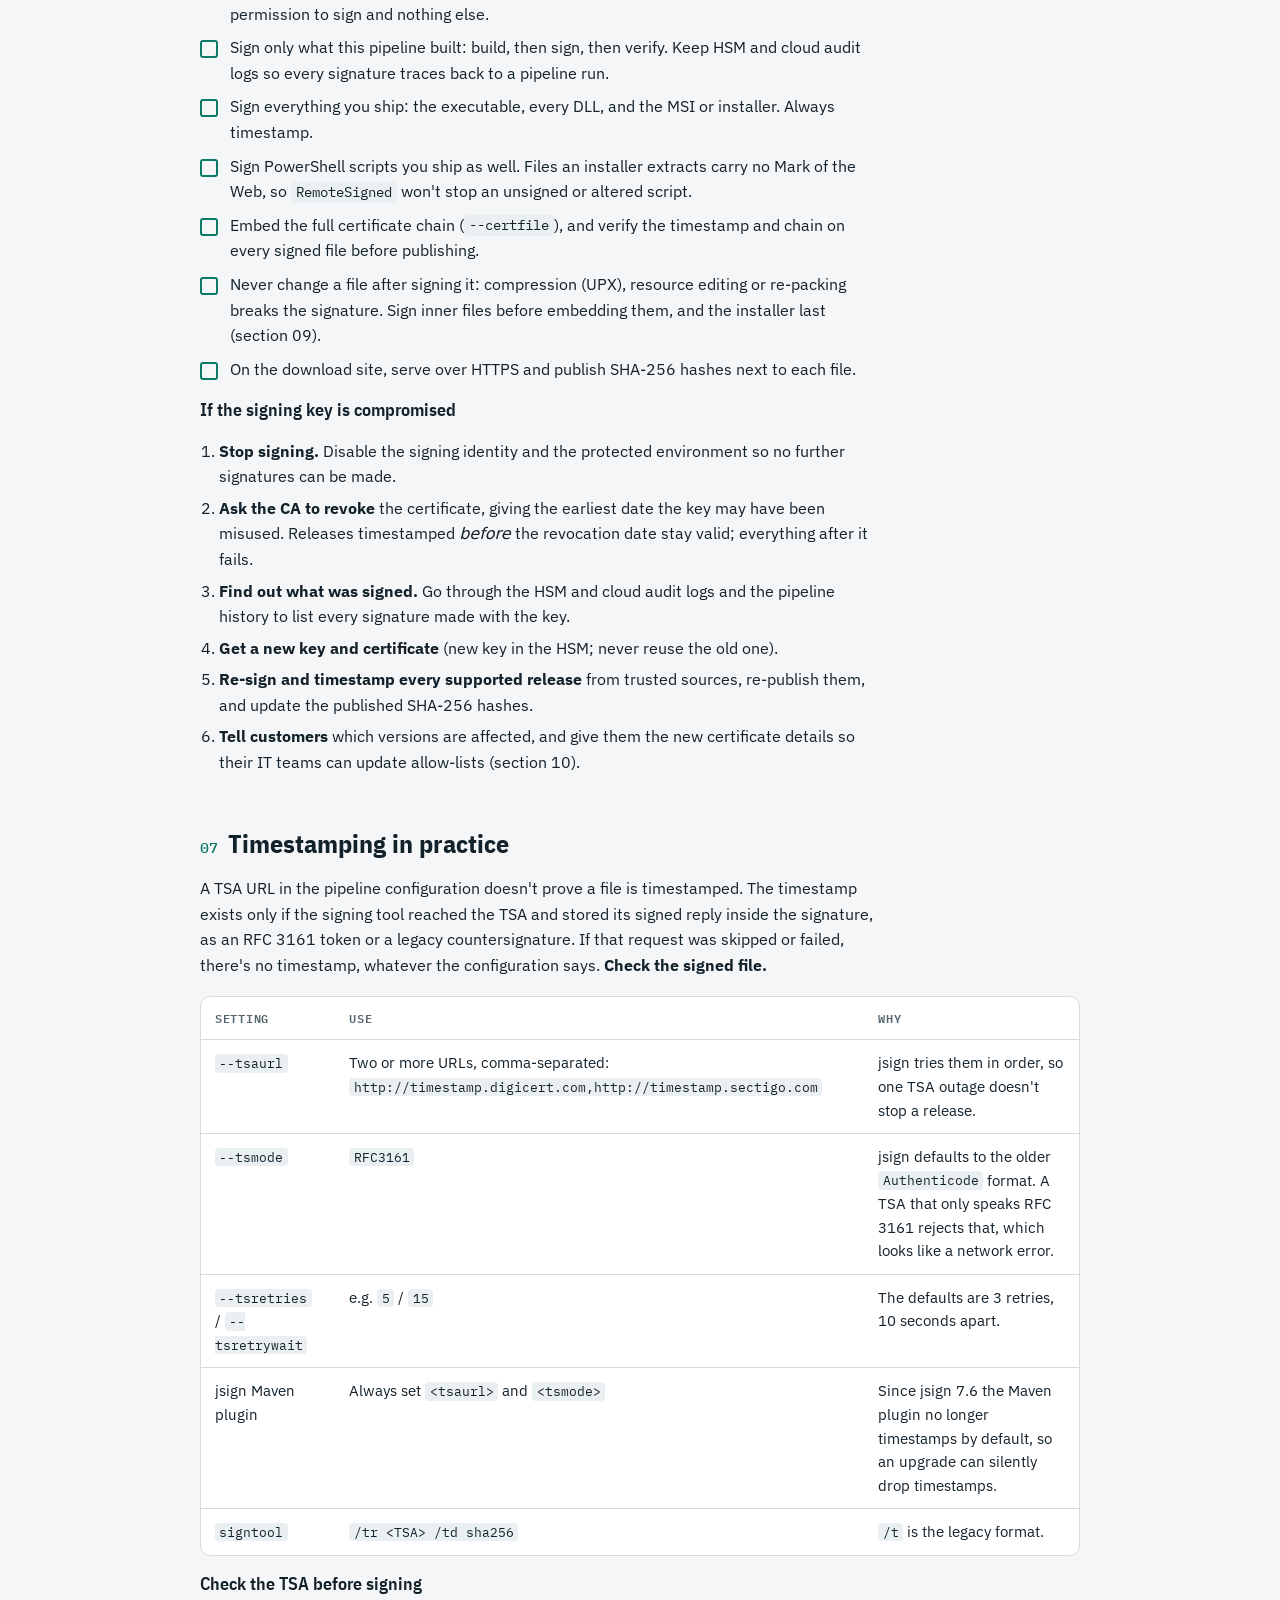
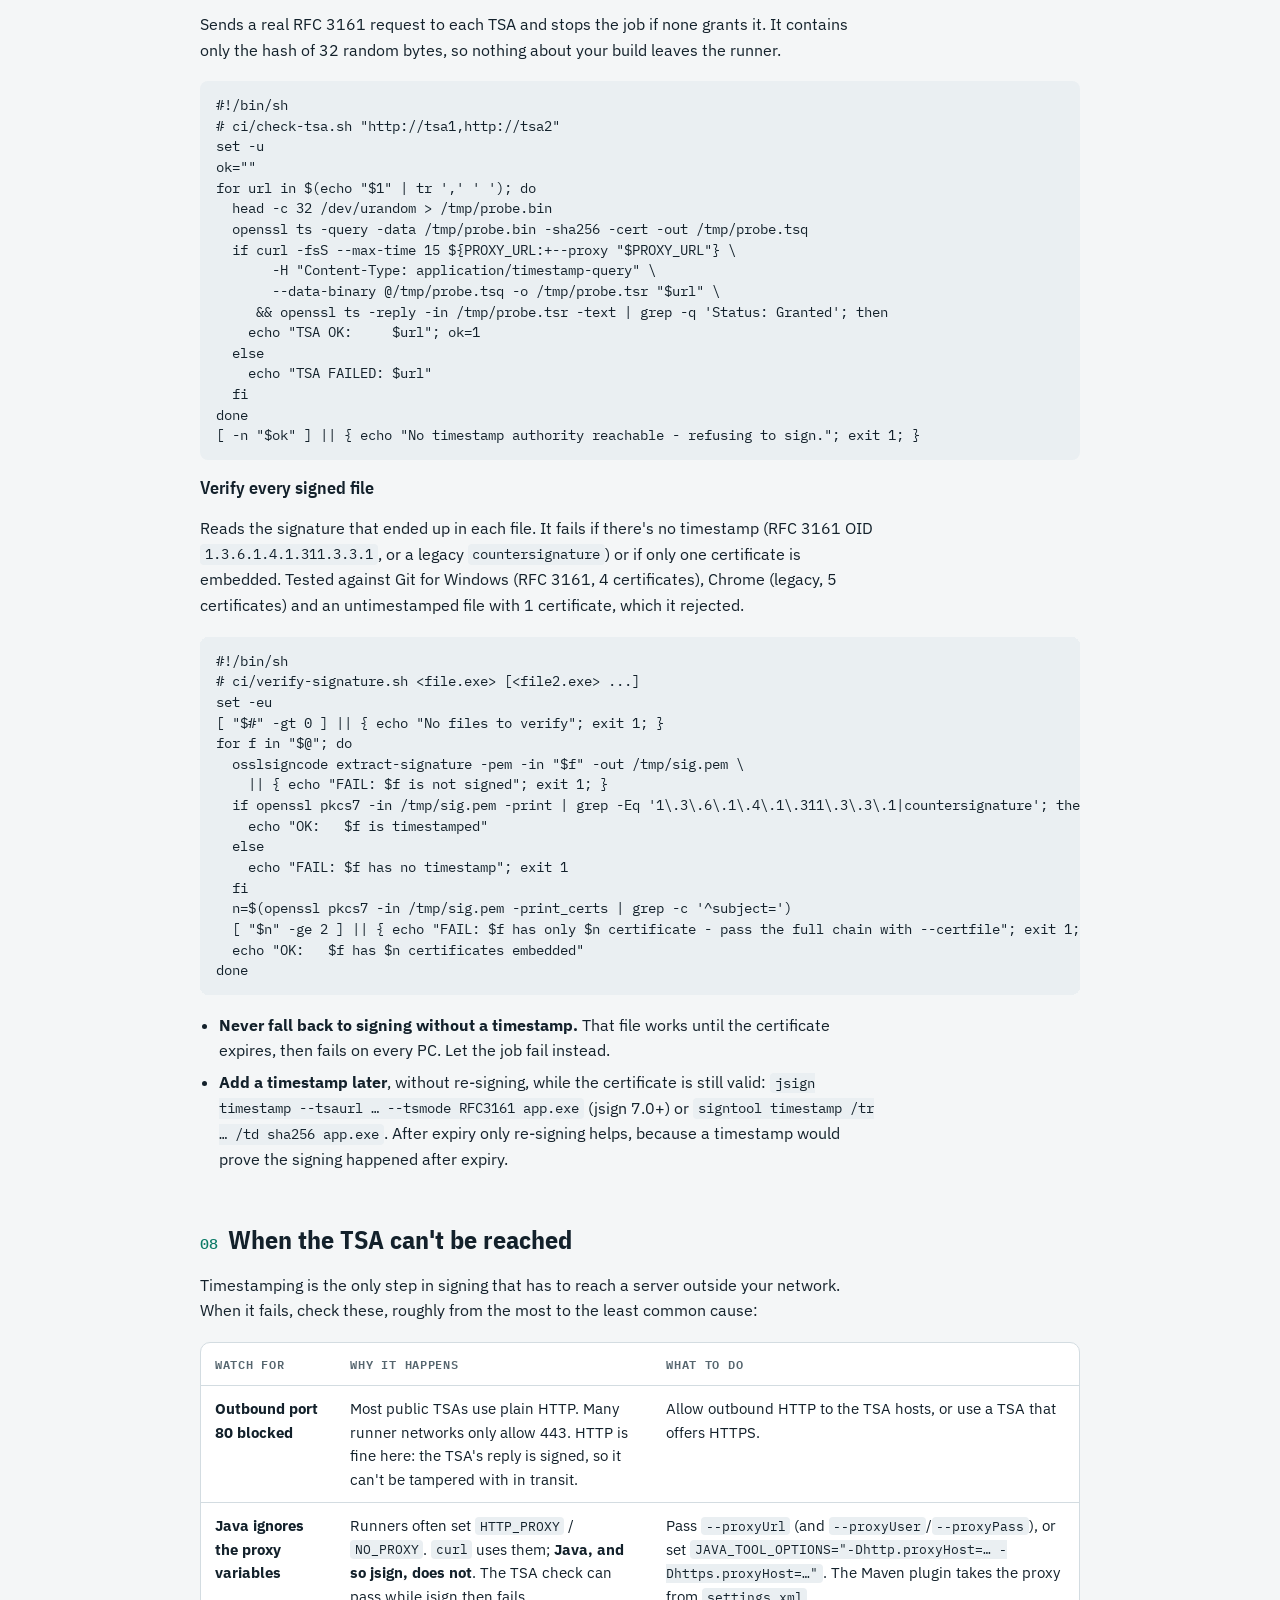
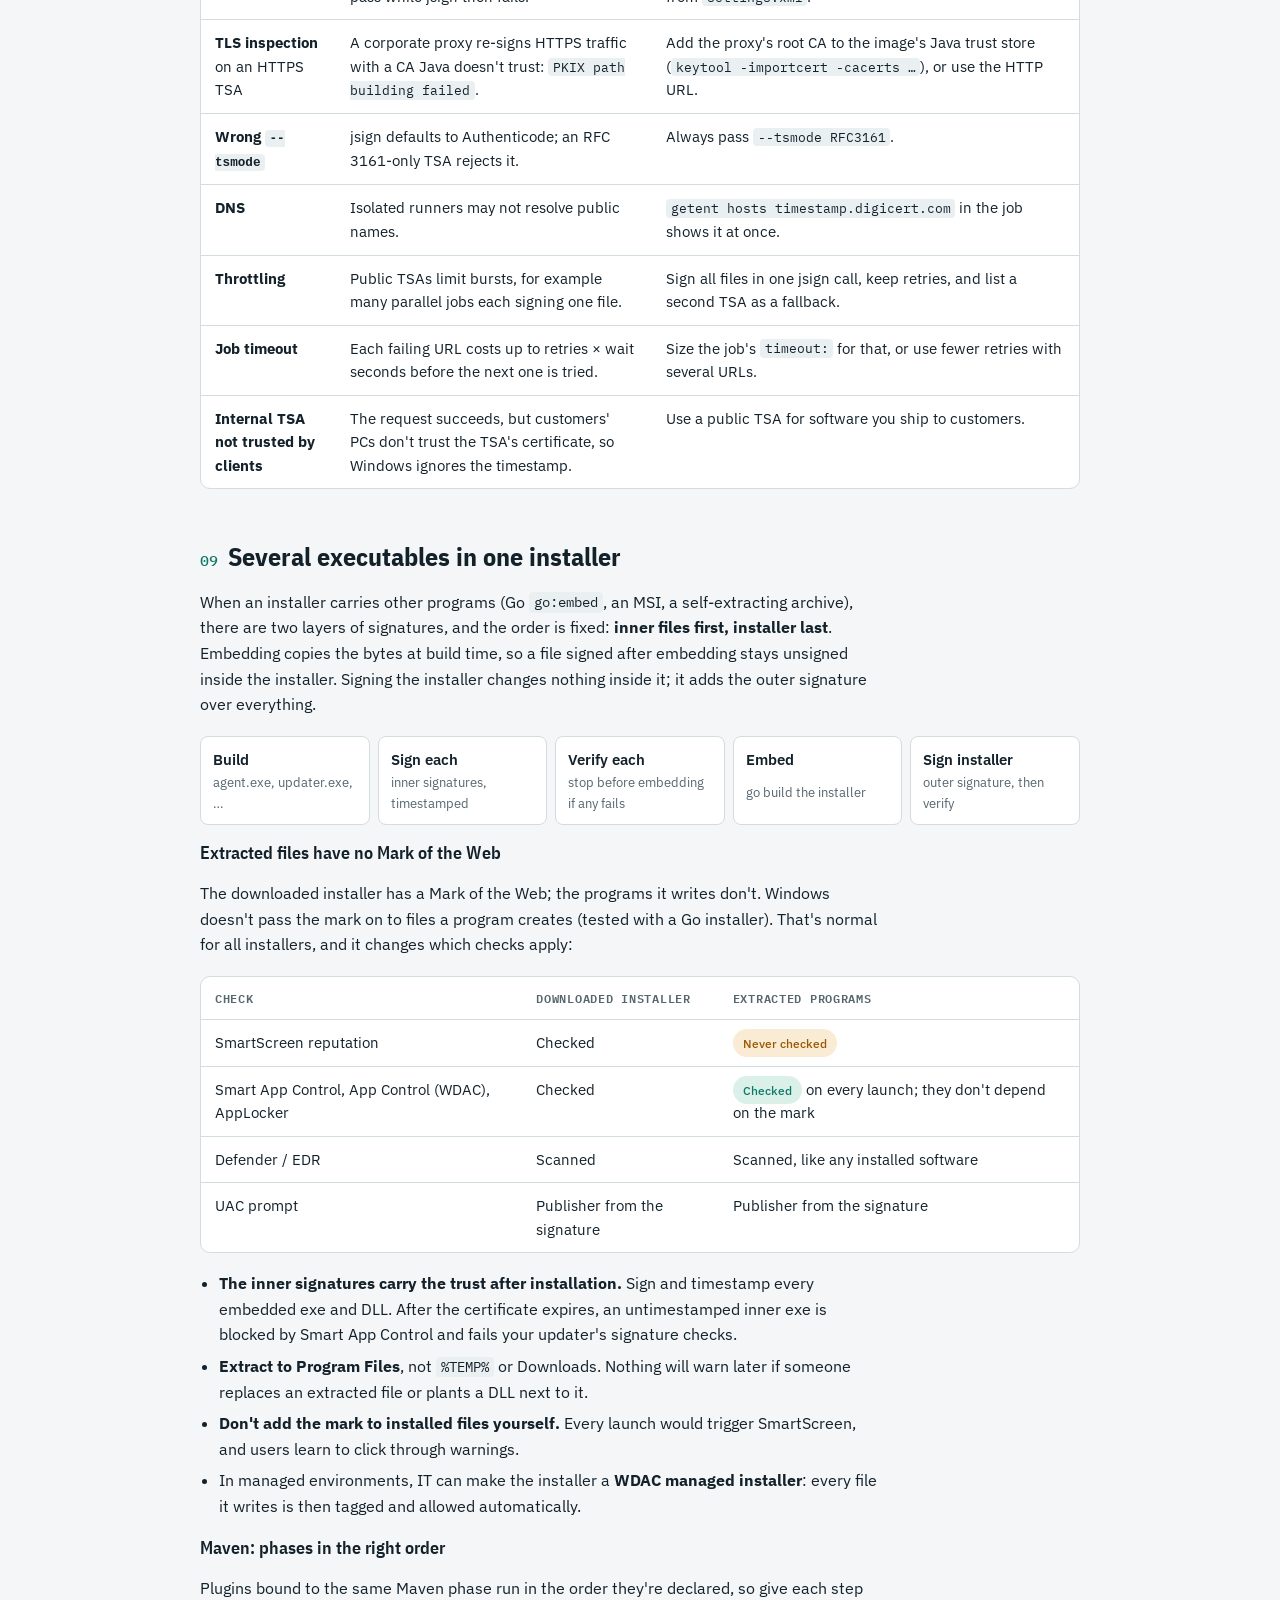
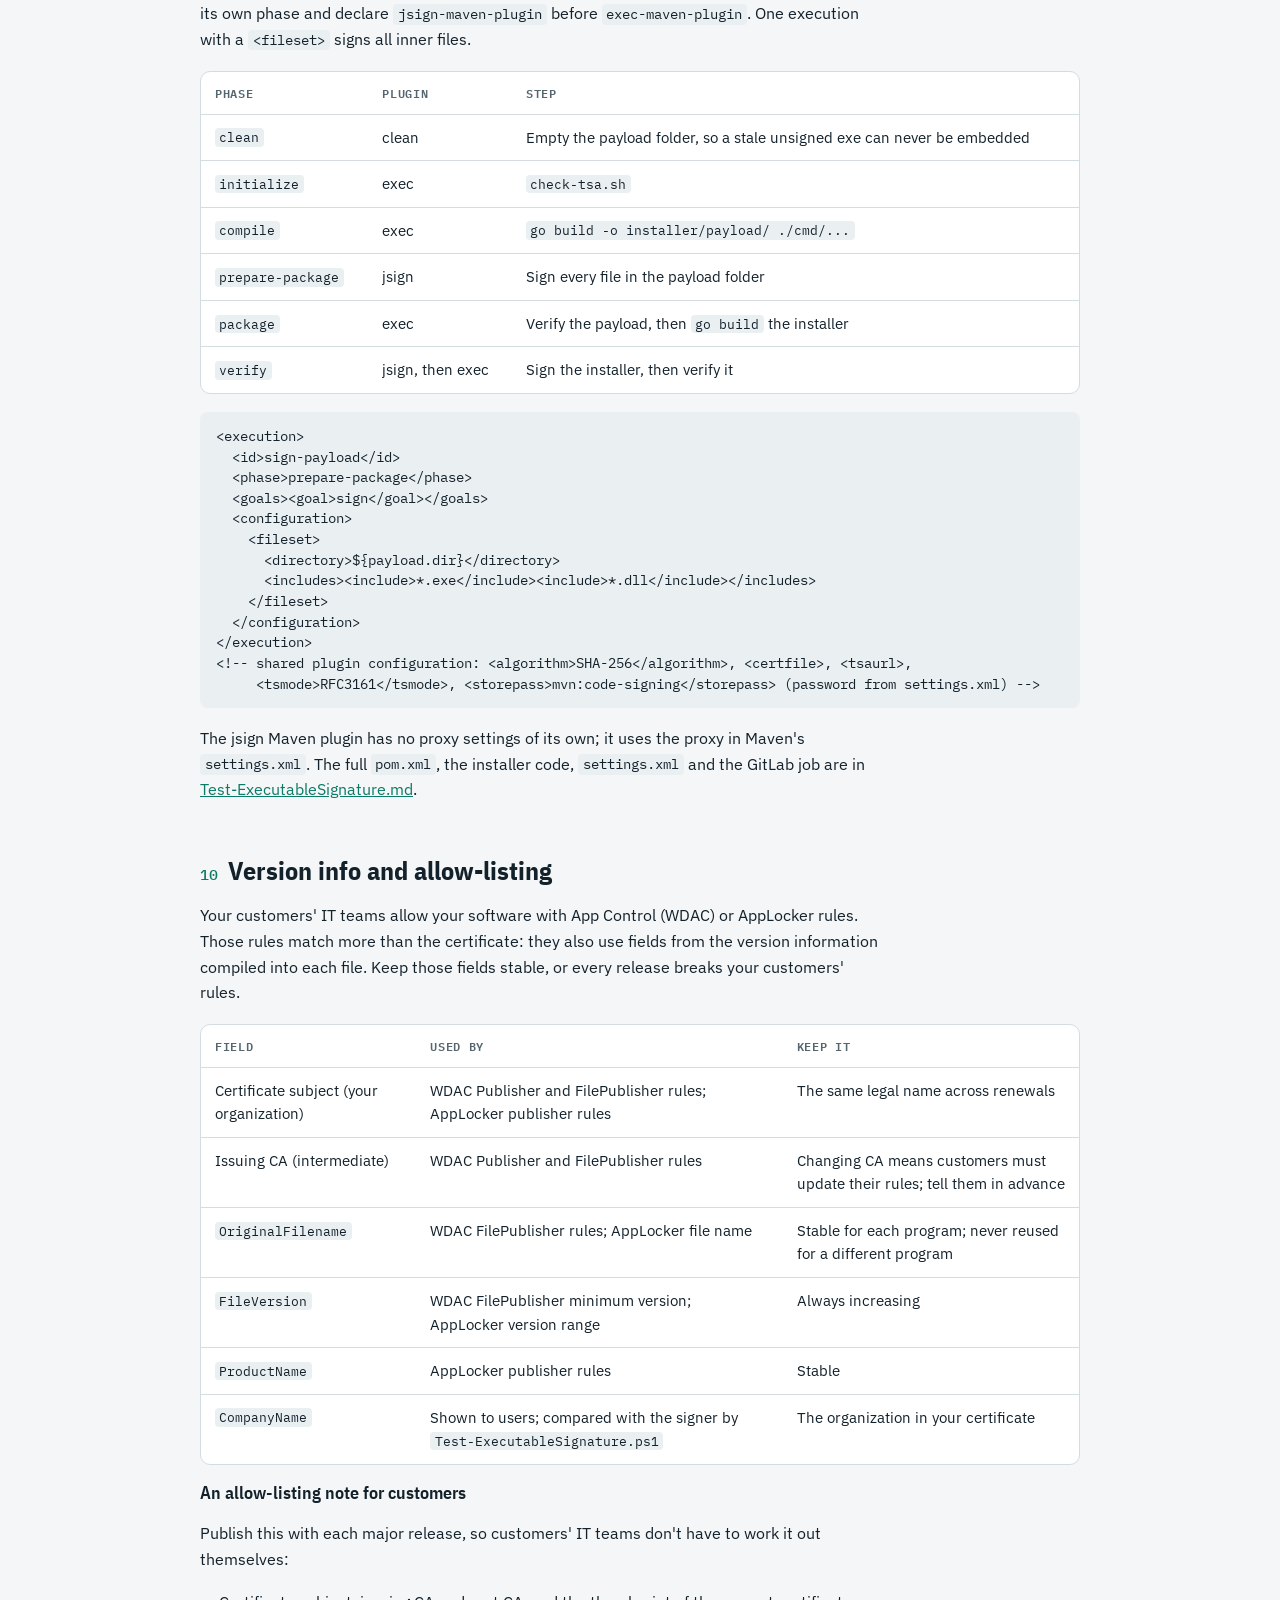
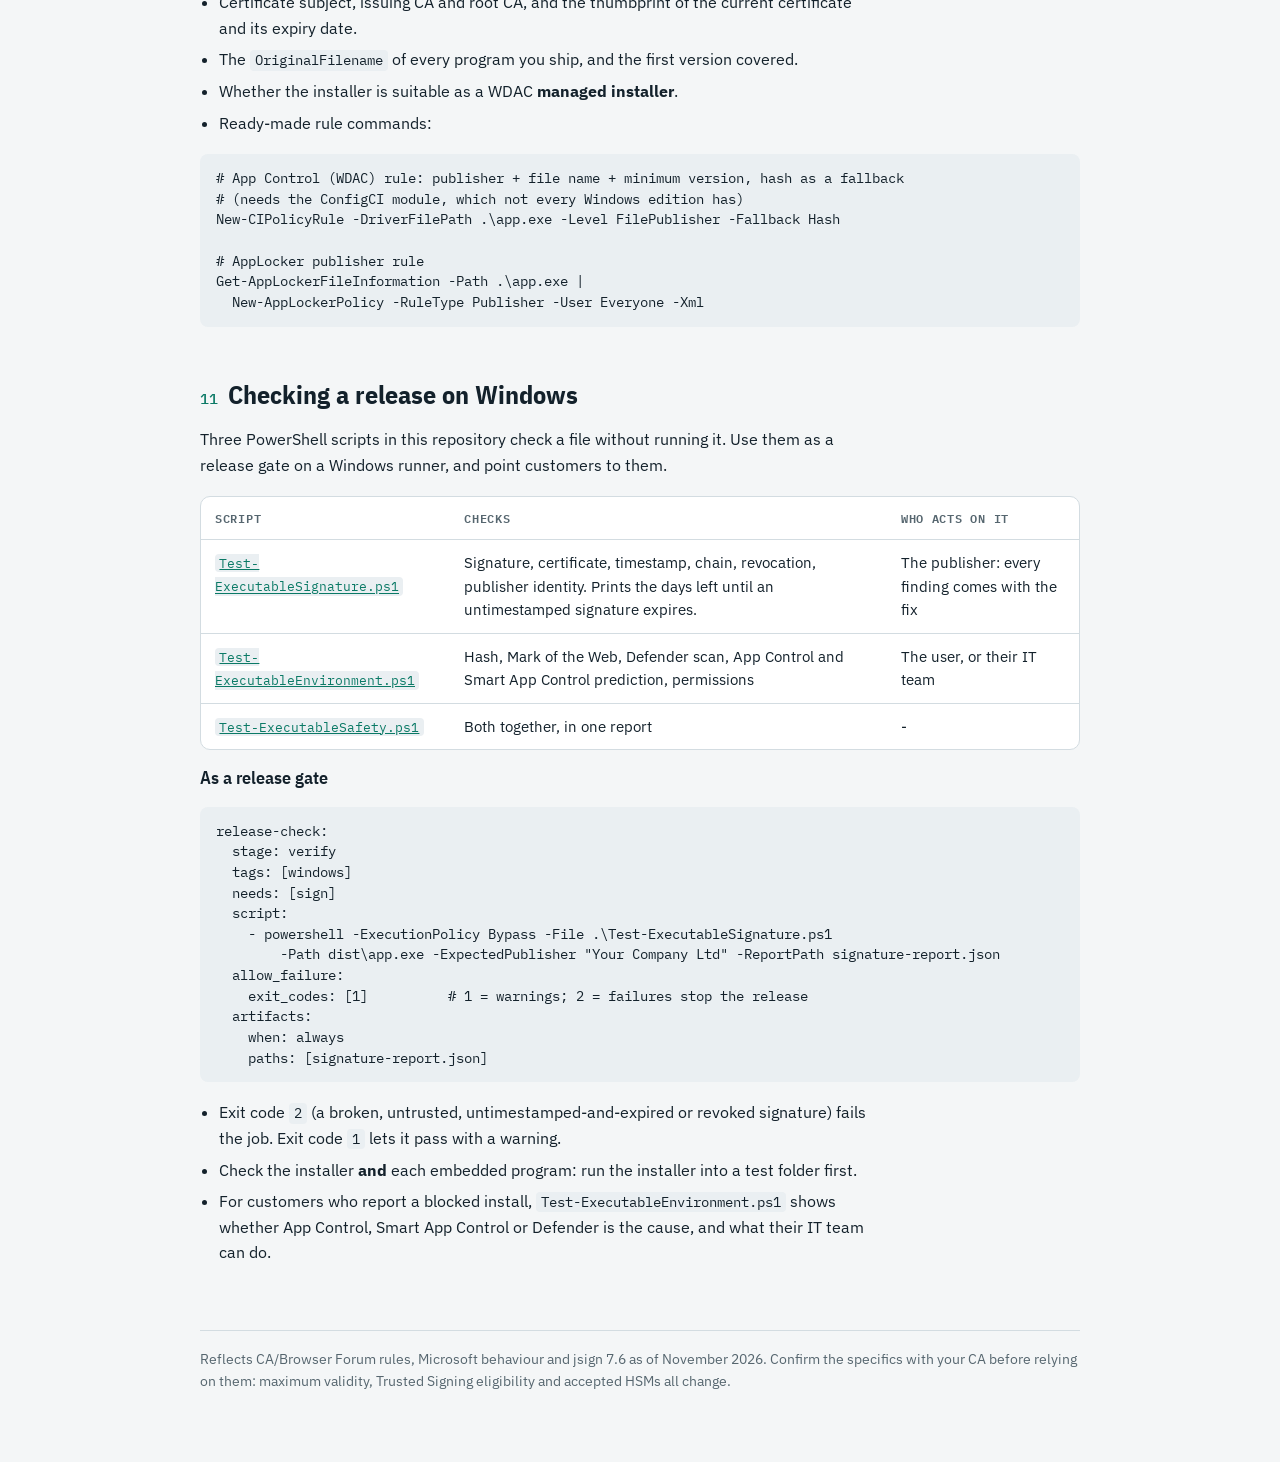
==== commit c2535165: "Add Windows Code Signing Playbook documentation - Introduced a comprehensive guide on Windows code s" ====
--- a/code-signing/docs/Windows Code Signing Playbook.html
+++ b/code-signing/docs/Windows Code Signing Playbook.html
@@ -139,8 +139,8 @@
 ol.flow li:nth-child(4){animation-delay:6s} ol.flow li:nth-child(5){animation-delay:8s}
 @keyframes stage{0%,20%{border-color:var(--accent);box-shadow:inset 0 -3px 0 var(--accent)}24%,100%{border-color:var(--line);box-shadow:inset 0 -3px 0 transparent}}
 .checklist{list-style:none;margin:0;padding:0;display:grid;gap:8px}
-.checklist li{display:grid;grid-template-columns:20px 1fr;gap:10px}
-.checklist li::before{content:"";width:14px;height:14px;margin-top:5px;border:2px solid var(--accent);border-radius:3px}
+.checklist li{position:relative;padding-left:30px}
+.checklist li::before{content:"";position:absolute;left:0;top:5px;width:14px;height:14px;border:2px solid var(--accent);border-radius:3px}
 
 footer{margin-top:56px;padding-top:18px;border-top:1px solid var(--line);font-size:.85rem;color:var(--muted)}
 
@@ -152,6 +152,31 @@
   .motion{display:none}
   .tick,ol.flow li{animation:none}
 }
+
+/* Print / PDF: light colors, wrapped code, no scroll areas or animation, keep blocks whole. */
+@page{size:A4;margin:14mm 13mm}
+@media print{
+  :root{--bg:#FFFFFF;--surface:#FFFFFF;--ink:#13212B;--muted:#4A5961;--line:#C9D3D8;
+    --accent:#0B7A66;--accent-soft:#DCF0EA;--warn:#9A5800;--warn-soft:#FAEBD4;
+    --bad:#B3261E;--bad-soft:#F8DEDB;--code:#EEF2F4;color-scheme:light}
+  *{-webkit-print-color-adjust:exact;print-color-adjust:exact}
+  body{font-size:10.5pt;line-height:1.5}
+  .wrap{max-width:none;padding:0}
+  .col{max-width:none}
+  .motion,.tl-controls{display:none}
+  .tick,ol.flow li{animation:none!important}
+  ol.flow li{border-color:var(--line);box-shadow:none}
+  pre{white-space:pre-wrap;overflow-wrap:anywhere;overflow:visible;font-size:8.6pt}
+  .tbl,.fig{overflow:visible}
+  table{min-width:0;font-size:9pt}
+  th,td{padding:7px 9px}
+  .fig svg{min-width:0}
+  section{padding-block:22px 4px;gap:12px}
+  h2,h3{break-after:avoid}
+  pre,figure,.card,.panel,.short,.layer,tr,.tl-row,ol.flow,ol.checks li{break-inside:avoid}
+  nav.toc a{border-bottom:0}
+  a{color:var(--accent);text-decoration:none}
+}
 </style>
 
 <div class="wrap">
@@ -162,12 +187,15 @@
   <nav class="toc" aria-label="Sections">
     <a href="#proves">What it proves</a><a href="#verify">How Windows checks</a><a href="#expiry">Expiry</a>
     <a href="#obtain">Getting &amp; monitoring</a><a href="#clients">What clients see</a><a href="#hsm">HSM + GitLab CI</a>
+    <a href="#timestamp">Timestamping</a><a href="#tsa">TSA unreachable</a><a href="#nested">Installers</a>
+    <a href="#allowlist">Allow-listing</a><a href="#release-check">Checking a release</a>
   </nav>
   <div class="short">
     <div class="eyebrow">In short</div>
     <ul>
       <li>A signature proves <b>who</b> published the file and that it is <b>unchanged</b>. It does not prove the code is safe.</li>
       <li>Always <b>timestamp</b> signatures. Then binaries stay valid after the certificate expires.</li>
+      <li><b>Check the signed file, not the configuration.</b> A TSA URL in the pipeline doesn't prove the file is timestamped, and the full certificate chain must be embedded. Verify both after signing and fail the job if either is missing.</li>
       <li>Certificates now last at most about 15 months, so renewal is routine. Make the pipeline refuse to sign with an expired certificate.</li>
       <li>Since June 2023, publicly trusted signing keys <b>must</b> be kept in certified hardware. The CI job asks the HSM to sign; it never holds the key.</li>
       <li>In managed corporate environments, unsigned or badly signed binaries are usually blocked outright.</li>
@@ -255,7 +283,7 @@
   <h3>Then each layer applies its own policy</h3>
   <div class="layers">
     <div class="layer"><b>UAC prompt</b><p>Shows "Verified publisher: Your Company" for a valid signature. Otherwise it shows "Unknown publisher" in a yellow prompt.</p></div>
-    <div class="layer"><b>SmartScreen</b><p>Checks downloaded files. Its decision is based on reputation, which builds up against your publisher identity over time. Since 2024, EV certificates no longer get instant reputation.</p></div>
+    <div class="layer"><b>SmartScreen</b><p>Checks downloaded files. Its decision is based on reputation, which builds up against your publisher identity over time. Since 2024, EV certificates no longer get instant reputation. It only checks files with a <b>Mark of the Web</b>: the hidden <code>Zone.Identifier</code> stream browsers and mail clients add. Files an installer extracts, or copies from a USB stick or some unzip tools, have none and aren't checked.</p></div>
     <div class="layer"><b>App Control (WDAC), AppLocker, Smart App Control</b><p>Corporate rules such as "allow only binaries signed by publisher X". This is how your clients' IT teams will allow-list you.</p></div>
     <div class="layer"><b>Defender and EDR</b><p>Take the signature and reputation into account when deciding whether to flag or quarantine a file.</p></div>
   </div>
@@ -283,6 +311,8 @@
     <li><b>Revocation is different from expiry.</b> If a certificate is revoked, signatures timestamped after the revocation date fail. If the key was compromised, the CA may backdate the revocation, which also breaks older releases.</li>
     <li><b>Expired means you cannot sign.</b> No valid new signature can be made with an expired certificate. You need the renewed one.</li>
     <li><b>Use SHA-256 throughout:</b> <code>signtool sign /fd sha256 /tr http://timestamp.digicert.com /td sha256 …</code></li>
+    <li><b>Lifetime Signing EKU is the exception.</b> If the certificate carries it (<code>1.3.6.1.4.1.311.10.3.13</code>), signatures expire with the certificate even when timestamped. Check before you buy or renew.</li>
+    <li><b>Test it before it happens.</b> Set a test VM's clock past the certificate's expiry date, then run <code>signtool verify /pa /v</code>, <code>Test-ExecutableSignature.ps1</code> (section 11) and the installer itself.</li>
   </ul>
 </section>
 
@@ -291,7 +321,7 @@
   <div class="cards">
     <div class="card"><span class="pill ok">Fits external clients</span><h3>Public CA</h3><p>DigiCert, Sectigo, GlobalSign, SSL.com. <b>OV</b> (Organization Validated) is standard; <b>EV</b> (Extended Validation) has stricter vetting, and some customers' procurement teams still ask for it. Expect the CA to check business registration and D-U-N-S, and to call back a verified phone number.</p></div>
     <div class="card"><span class="pill ok">Simplest for CI</span><h3>Microsoft Trusted Signing</h3><p>Being renamed Azure Artifact Signing. Microsoft verifies your organization and holds the keys in its own HSMs. Certificates last about 3 days and are issued automatically, so there is almost no expiry to manage. Only organizations in certain countries are eligible, so check yours first.</p></div>
-    <div class="card"><span class="pill warn">Internal only</span><h3>Enterprise CA (AD CS)</h3><p>Only trusted on machines that trust your internal root. Your clients' machines don't, so this does not suit software you ship to them.</p></div>
+    <div class="card"><span class="pill warn">Internal only</span><h3>Enterprise CA (AD CS)</h3><p>Only trusted on machines that trust your internal root. Your clients' machines don't, so this does not suit software you ship to them.</p><p><b>Never sign production releases with a test (UAT) CA.</b> Keep the CA's CRL/OCSP addresses reachable by every user, or revocation checks fail. If you also run an internal TSA, client PCs must trust its root as well, or the timestamp is ignored.</p></div>
   </div>
   <h3>Making sure an expired certificate is never used</h3>
   <ul class="tight col">
@@ -312,12 +342,17 @@
     <thead><tr><th>Artifact</th><th>Standard Windows</th><th>Managed corporate estate</th></tr></thead>
     <tbody>
       <tr><td>Signed and timestamped; certificate expired later</td><td><span class="pill ok">Valid</span> Verified publisher</td><td>Allowed by publisher rules</td></tr>
-      <tr><td>Signed without a timestamp; certificate now expired</td><td><span class="pill bad">Invalid</span> "A required certificate is not within its validity period"</td><td>Blocked; can look like tampering</td></tr>
+      <tr><td>Signed without a timestamp; certificate now expired</td><td><span class="pill bad">Invalid</span> "A required certificate is not within its validity period". A double-click still runs it, but UAC shows "Unknown publisher" and <b>Smart App Control blocks it</b>.</td><td>App Control (WDAC) publisher rules <b>usually still match</b>, unless the policy sets option 20. Signature checks in updaters fail, and EDR treats it as unsigned; it can look like tampering.</td></tr>
       <tr><td>Signed with an already-expired certificate</td><td><span class="pill bad">Invalid</span> Signature fails verification</td><td>Blocked, and likely flagged by security tools</td></tr>
-      <tr><td>Signed; certificate later revoked</td><td><span class="pill bad">Invalid</span> for signatures after the revocation date</td><td>Blocked</td></tr>
+      <tr><td>Signed; certificate later revoked</td><td><span class="pill bad">Invalid</span> for signatures after the revocation date; Smart App Control blocks them</td><td>Smart App Control and EDR react at once. App Control treats it as unsigned when option 20 is set.</td></tr>
       <tr><td>Unsigned</td><td><span class="pill warn">Unknown publisher</span> SmartScreen "Windows protected your PC"; Edge may warn on download</td><td>Usually blocked by App Control or Smart App Control, and rejected at security intake</td></tr>
     </tbody>
   </table></div>
+  <ul class="tight col">
+    <li><b>App Control option 20</b> (<code>Enabled:Revoked Expired As Unsigned</code>) treats files signed with a revoked certificate, or with an expired certificate that carries the <i>Lifetime Signing</i> EKU (<code>1.3.6.1.4.1.311.10.3.13</code>), as unsigned. Without it, App Control doesn't reject a signature just because the certificate expired.</li>
+    <li><b>Lifetime Signing EKU:</b> signatures made with such a certificate expire with it <b>even when timestamped</b>. Code-signing certificates normally carry only the Code Signing EKU.</li>
+    <li>Component by component (UAC policy, SmartScreen, AppLocker, EDR, your own update code): see <a href="../Test-ExecutableSignature.md#runtime-impact-of-a-missing-timestamp">Runtime impact of a missing timestamp</a>.</li>
+  </ul>
 </section>
 
 <section id="hsm">
@@ -327,7 +362,7 @@
     <li><b>Build</b><span>compile on a protected tag</span></li>
     <li><b>Check expiry</b><span>fail if expiring soon</span></li>
     <li><b>Sign</b><span>OIDC → HSM, with timestamp</span></li>
-    <li><b>Verify</b><span>signature and timestamp present</span></li>
+    <li><b>Verify</b><span>timestamp and full chain present</span></li>
     <li><b>Publish</b><span>HTTPS, with SHA-256 hashes</span></li>
   </ol>
   <figure>
@@ -399,12 +434,21 @@
   script:
     - az login --service-principal -u "$AZ_CLIENT_ID" -t "$AZ_TENANT_ID" --federated-token "$AZURE_JWT"
     - ./check-cert-expiry.sh             # fails if expired or close to expiry
+    - sh ci/check-tsa.sh "$TSA_URLS"     # fails if no TSA answers (section 07)
     - TOKEN=$(az account get-access-token --resource https://vault.azure.net --query accessToken -o tsv)
     - jsign --storetype AZUREKEYVAULT --keystore "$KV" --storepass "$TOKEN" --alias "$CERT"
-        --tsaurl http://timestamp.digicert.com --tsmode RFC3161 --alg SHA-256 dist/app.exe
-    - osslsigncode verify dist/app.exe   # confirm signature + timestamp
+        --certfile "$CHAIN_PEM"
+        --tsaurl "$TSA_URLS" --tsmode RFC3161 --tsretries 5 --tsretrywait 15
+        --alg SHA-256 dist/app.exe
+    - sh ci/verify-signature.sh dist/app.exe   # fails without timestamp or full chain
+  variables:
+    TSA_URLS: "http://timestamp.digicert.com,http://timestamp.sectigo.com"
   artifacts:
     paths: [dist/app.exe]</pre>
+  <ul class="tight col">
+    <li><b><code>--certfile</code> embeds the chain.</b> Cloud key stores and HSMs often give jsign only your certificate. Without the intermediate CA in the signature, the file validates only on PCs that already have that intermediate, and shows an "incomplete chain" everywhere else. <code>CHAIN_PEM</code> is a File-type CI variable with your certificate plus the intermediates.</li>
+    <li><b><code>osslsigncode verify</code> isn't enough as a gate.</b> It reports a missing timestamp but doesn't fail on it. <code>verify-signature.sh</code> (section 07) reads the signature and fails explicitly.</li>
+  </ul>
 
   <h3>Hardening checklist</h3>
   <ul class="checklist col">
@@ -413,11 +457,218 @@
     <li>Use GitLab OIDC (<code>id_tokens</code>) instead of long-lived secrets. Give the signing identity permission to sign and nothing else.</li>
     <li>Sign only what this pipeline built: build, then sign, then verify. Keep HSM and cloud audit logs so every signature traces back to a pipeline run.</li>
     <li>Sign everything you ship: the executable, every DLL, and the MSI or installer. Always timestamp.</li>
+    <li>Sign PowerShell scripts you ship as well. Files an installer extracts carry no Mark of the Web, so <code>RemoteSigned</code> won't stop an unsigned or altered script.</li>
+    <li>Embed the full certificate chain (<code>--certfile</code>), and verify the timestamp and chain on every signed file before publishing.</li>
+    <li>Never change a file after signing it: compression (UPX), resource editing or re-packing breaks the signature. Sign inner files before embedding them, and the installer last (section 09).</li>
     <li>On the download site, serve over HTTPS and publish SHA-256 hashes next to each file.</li>
   </ul>
-</section>
-
-<footer>Reflects CA/Browser Forum rules and Microsoft behaviour as of October 2026. Confirm the specifics with your CA before relying on them: maximum validity, Trusted Signing eligibility and accepted HSMs all change.</footer>
+
+  <h3>If the signing key is compromised</h3>
+  <ol class="tight col">
+    <li><b>Stop signing.</b> Disable the signing identity and the protected environment so no further signatures can be made.</li>
+    <li><b>Ask the CA to revoke</b> the certificate, giving the earliest date the key may have been misused. Releases timestamped <i>before</i> the revocation date stay valid; everything after it fails.</li>
+    <li><b>Find out what was signed.</b> Go through the HSM and cloud audit logs and the pipeline history to list every signature made with the key.</li>
+    <li><b>Get a new key and certificate</b> (new key in the HSM; never reuse the old one).</li>
+    <li><b>Re-sign and timestamp every supported release</b> from trusted sources, re-publish them, and update the published SHA-256 hashes.</li>
+    <li><b>Tell customers</b> which versions are affected, and give them the new certificate details so their IT teams can update allow-lists (section 10).</li>
+  </ol>
+</section>
+
+<section id="timestamp">
+  <h2><span class="n">07</span>Timestamping in practice</h2>
+  <p class="col">A TSA URL in the pipeline configuration doesn't prove a file is timestamped. The timestamp exists only if the signing tool reached the TSA and stored its signed reply inside the signature, as an RFC 3161 token or a legacy countersignature. If that request was skipped or failed, there's no timestamp, whatever the configuration says. <b>Check the signed file.</b></p>
+  <div class="tbl"><table>
+    <thead><tr><th>Setting</th><th>Use</th><th>Why</th></tr></thead>
+    <tbody>
+      <tr><td><code>--tsaurl</code></td><td>Two or more URLs, comma-separated: <code>http://timestamp.digicert.com,http://timestamp.sectigo.com</code></td><td>jsign tries them in order, so one TSA outage doesn't stop a release.</td></tr>
+      <tr><td><code>--tsmode</code></td><td><code>RFC3161</code></td><td>jsign defaults to the older <code>Authenticode</code> format. A TSA that only speaks RFC 3161 rejects that, which looks like a network error.</td></tr>
+      <tr><td><code>--tsretries</code> / <code>--tsretrywait</code></td><td>e.g. <code>5</code> / <code>15</code></td><td>The defaults are 3 retries, 10 seconds apart.</td></tr>
+      <tr><td>jsign Maven plugin</td><td>Always set <code>&lt;tsaurl&gt;</code> and <code>&lt;tsmode&gt;</code></td><td>Since jsign 7.6 the Maven plugin no longer timestamps by default, so an upgrade can silently drop timestamps.</td></tr>
+      <tr><td><code>signtool</code></td><td><code>/tr &lt;TSA&gt; /td sha256</code></td><td><code>/t</code> is the legacy format.</td></tr>
+    </tbody>
+  </table></div>
+
+  <h3>Check the TSA before signing</h3>
+  <p class="col">Sends a real RFC 3161 request to each TSA and stops the job if none grants it. It contains only the hash of 32 random bytes, so nothing about your build leaves the runner.</p>
+  <pre>#!/bin/sh
+# ci/check-tsa.sh "http://tsa1,http://tsa2"
+set -u
+ok=""
+for url in $(echo "$1" | tr ',' ' '); do
+  head -c 32 /dev/urandom &gt; /tmp/probe.bin
+  openssl ts -query -data /tmp/probe.bin -sha256 -cert -out /tmp/probe.tsq
+  if curl -fsS --max-time 15 ${PROXY_URL:+--proxy "$PROXY_URL"} \
+       -H "Content-Type: application/timestamp-query" \
+       --data-binary @/tmp/probe.tsq -o /tmp/probe.tsr "$url" \
+     &amp;&amp; openssl ts -reply -in /tmp/probe.tsr -text | grep -q 'Status: Granted'; then
+    echo "TSA OK:     $url"; ok=1
+  else
+    echo "TSA FAILED: $url"
+  fi
+done
+[ -n "$ok" ] || { echo "No timestamp authority reachable - refusing to sign."; exit 1; }</pre>
+
+  <h3>Verify every signed file</h3>
+  <p class="col">Reads the signature that ended up in each file. It fails if there's no timestamp (RFC 3161 OID <code>1.3.6.1.4.1.311.3.3.1</code>, or a legacy <code>countersignature</code>) or if only one certificate is embedded. Tested against Git for Windows (RFC 3161, 4 certificates), Chrome (legacy, 5 certificates) and an untimestamped file with 1 certificate, which it rejected.</p>
+  <pre>#!/bin/sh
+# ci/verify-signature.sh &lt;file.exe&gt; [&lt;file2.exe&gt; ...]
+set -eu
+[ "$#" -gt 0 ] || { echo "No files to verify"; exit 1; }
+for f in "$@"; do
+  osslsigncode extract-signature -pem -in "$f" -out /tmp/sig.pem \
+    || { echo "FAIL: $f is not signed"; exit 1; }
+  if openssl pkcs7 -in /tmp/sig.pem -print | grep -Eq '1\.3\.6\.1\.4\.1\.311\.3\.3\.1|countersignature'; then
+    echo "OK:   $f is timestamped"
+  else
+    echo "FAIL: $f has no timestamp"; exit 1
+  fi
+  n=$(openssl pkcs7 -in /tmp/sig.pem -print_certs | grep -c '^subject=')
+  [ "$n" -ge 2 ] || { echo "FAIL: $f has only $n certificate - pass the full chain with --certfile"; exit 1; }
+  echo "OK:   $f has $n certificates embedded"
+done</pre>
+  <ul class="tight col">
+    <li><b>Never fall back to signing without a timestamp.</b> That file works until the certificate expires, then fails on every PC. Let the job fail instead.</li>
+    <li><b>Add a timestamp later</b>, without re-signing, while the certificate is still valid: <code>jsign timestamp --tsaurl … --tsmode RFC3161 app.exe</code> (jsign 7.0+) or <code>signtool timestamp /tr … /td sha256 app.exe</code>. After expiry only re-signing helps, because a timestamp would prove the signing happened after expiry.</li>
+  </ul>
+</section>
+
+<section id="tsa">
+  <h2><span class="n">08</span>When the TSA can't be reached</h2>
+  <p class="col">Timestamping is the only step in signing that has to reach a server outside your network. When it fails, check these, roughly from the most to the least common cause:</p>
+  <div class="tbl"><table>
+    <thead><tr><th>Watch for</th><th>Why it happens</th><th>What to do</th></tr></thead>
+    <tbody>
+      <tr><td><b>Outbound port 80 blocked</b></td><td>Most public TSAs use plain HTTP. Many runner networks only allow 443. HTTP is fine here: the TSA's reply is signed, so it can't be tampered with in transit.</td><td>Allow outbound HTTP to the TSA hosts, or use a TSA that offers HTTPS.</td></tr>
+      <tr><td><b>Java ignores the proxy variables</b></td><td>Runners often set <code>HTTP_PROXY</code> / <code>NO_PROXY</code>. <code>curl</code> uses them; <b>Java, and so jsign, does not</b>. The TSA check can pass while jsign then fails.</td><td>Pass <code>--proxyUrl</code> (and <code>--proxyUser</code>/<code>--proxyPass</code>), or set <code>JAVA_TOOL_OPTIONS="-Dhttp.proxyHost=… -Dhttps.proxyHost=…"</code>. The Maven plugin takes the proxy from <code>settings.xml</code>.</td></tr>
+      <tr><td><b>TLS inspection</b> on an HTTPS TSA</td><td>A corporate proxy re-signs HTTPS traffic with a CA Java doesn't trust: <code>PKIX path building failed</code>.</td><td>Add the proxy's root CA to the image's Java trust store (<code>keytool -importcert -cacerts …</code>), or use the HTTP URL.</td></tr>
+      <tr><td><b>Wrong <code>--tsmode</code></b></td><td>jsign defaults to Authenticode; an RFC 3161-only TSA rejects it.</td><td>Always pass <code>--tsmode RFC3161</code>.</td></tr>
+      <tr><td><b>DNS</b></td><td>Isolated runners may not resolve public names.</td><td><code>getent hosts timestamp.digicert.com</code> in the job shows it at once.</td></tr>
+      <tr><td><b>Throttling</b></td><td>Public TSAs limit bursts, for example many parallel jobs each signing one file.</td><td>Sign all files in one jsign call, keep retries, and list a second TSA as a fallback.</td></tr>
+      <tr><td><b>Job timeout</b></td><td>Each failing URL costs up to retries × wait seconds before the next one is tried.</td><td>Size the job's <code>timeout:</code> for that, or use fewer retries with several URLs.</td></tr>
+      <tr><td><b>Internal TSA not trusted by clients</b></td><td>The request succeeds, but customers' PCs don't trust the TSA's certificate, so Windows ignores the timestamp.</td><td>Use a public TSA for software you ship to customers.</td></tr>
+    </tbody>
+  </table></div>
+</section>
+
+<section id="nested">
+  <h2><span class="n">09</span>Several executables in one installer</h2>
+  <p class="col">When an installer carries other programs (Go <code>go:embed</code>, an MSI, a self-extracting archive), there are two layers of signatures, and the order is fixed: <b>inner files first, installer last</b>. Embedding copies the bytes at build time, so a file signed after embedding stays unsigned inside the installer. Signing the installer changes nothing inside it; it adds the outer signature over everything.</p>
+  <ol class="flow" aria-label="Signing order for an installer with embedded executables">
+    <li><b>Build</b><span>agent.exe, updater.exe, …</span></li>
+    <li><b>Sign each</b><span>inner signatures, timestamped</span></li>
+    <li><b>Verify each</b><span>stop before embedding if any fails</span></li>
+    <li><b>Embed</b><span>go build the installer</span></li>
+    <li><b>Sign installer</b><span>outer signature, then verify</span></li>
+  </ol>
+  <h3>Extracted files have no Mark of the Web</h3>
+  <p class="col">The downloaded installer has a Mark of the Web; the programs it writes don't. Windows doesn't pass the mark on to files a program creates (tested with a Go installer). That's normal for all installers, and it changes which checks apply:</p>
+  <div class="tbl"><table>
+    <thead><tr><th>Check</th><th>Downloaded installer</th><th>Extracted programs</th></tr></thead>
+    <tbody>
+      <tr><td>SmartScreen reputation</td><td>Checked</td><td><span class="pill warn">Never checked</span></td></tr>
+      <tr><td>Smart App Control, App Control (WDAC), AppLocker</td><td>Checked</td><td><span class="pill ok">Checked</span> on every launch; they don't depend on the mark</td></tr>
+      <tr><td>Defender / EDR</td><td>Scanned</td><td>Scanned, like any installed software</td></tr>
+      <tr><td>UAC prompt</td><td>Publisher from the signature</td><td>Publisher from the signature</td></tr>
+    </tbody>
+  </table></div>
+  <ul class="tight col">
+    <li><b>The inner signatures carry the trust after installation.</b> Sign and timestamp every embedded exe and DLL. After the certificate expires, an untimestamped inner exe is blocked by Smart App Control and fails your updater's signature checks.</li>
+    <li><b>Extract to Program Files</b>, not <code>%TEMP%</code> or Downloads. Nothing will warn later if someone replaces an extracted file or plants a DLL next to it.</li>
+    <li><b>Don't add the mark to installed files yourself.</b> Every launch would trigger SmartScreen, and users learn to click through warnings.</li>
+    <li>In managed environments, IT can make the installer a <b>WDAC managed installer</b>: every file it writes is then tagged and allowed automatically.</li>
+  </ul>
+  <h3>Maven: phases in the right order</h3>
+  <p class="col">Plugins bound to the same Maven phase run in the order they're declared, so give each step its own phase and declare <code>jsign-maven-plugin</code> before <code>exec-maven-plugin</code>. One execution with a <code>&lt;fileset&gt;</code> signs all inner files.</p>
+  <div class="tbl"><table>
+    <thead><tr><th>Phase</th><th>Plugin</th><th>Step</th></tr></thead>
+    <tbody>
+      <tr><td><code>clean</code></td><td>clean</td><td>Empty the payload folder, so a stale unsigned exe can never be embedded</td></tr>
+      <tr><td><code>initialize</code></td><td>exec</td><td><code>check-tsa.sh</code></td></tr>
+      <tr><td><code>compile</code></td><td>exec</td><td><code>go build -o installer/payload/ ./cmd/...</code></td></tr>
+      <tr><td><code>prepare-package</code></td><td>jsign</td><td>Sign every file in the payload folder</td></tr>
+      <tr><td><code>package</code></td><td>exec</td><td>Verify the payload, then <code>go build</code> the installer</td></tr>
+      <tr><td><code>verify</code></td><td>jsign, then exec</td><td>Sign the installer, then verify it</td></tr>
+    </tbody>
+  </table></div>
+  <pre>&lt;execution&gt;
+  &lt;id&gt;sign-payload&lt;/id&gt;
+  &lt;phase&gt;prepare-package&lt;/phase&gt;
+  &lt;goals&gt;&lt;goal&gt;sign&lt;/goal&gt;&lt;/goals&gt;
+  &lt;configuration&gt;
+    &lt;fileset&gt;
+      &lt;directory&gt;${payload.dir}&lt;/directory&gt;
+      &lt;includes&gt;&lt;include&gt;*.exe&lt;/include&gt;&lt;include&gt;*.dll&lt;/include&gt;&lt;/includes&gt;
+    &lt;/fileset&gt;
+  &lt;/configuration&gt;
+&lt;/execution&gt;
+&lt;!-- shared plugin configuration: &lt;algorithm&gt;SHA-256&lt;/algorithm&gt;, &lt;certfile&gt;, &lt;tsaurl&gt;,
+     &lt;tsmode&gt;RFC3161&lt;/tsmode&gt;, &lt;storepass&gt;mvn:code-signing&lt;/storepass&gt; (password from settings.xml) --&gt;</pre>
+  <p class="col">The jsign Maven plugin has no proxy settings of its own; it uses the proxy in Maven's <code>settings.xml</code>. The full <code>pom.xml</code>, the installer code, <code>settings.xml</code> and the GitLab job are in <a href="../Test-ExecutableSignature.md#maven-signing-several-executables-embedded-in-a-go-installer">Test-ExecutableSignature.md</a>.</p>
+</section>
+
+<section id="allowlist">
+  <h2><span class="n">10</span>Version info and allow-listing</h2>
+  <p class="col">Your customers' IT teams allow your software with App Control (WDAC) or AppLocker rules. Those rules match more than the certificate: they also use fields from the version information compiled into each file. Keep those fields stable, or every release breaks your customers' rules.</p>
+  <div class="tbl"><table>
+    <thead><tr><th>Field</th><th>Used by</th><th>Keep it</th></tr></thead>
+    <tbody>
+      <tr><td>Certificate subject (your organization)</td><td>WDAC Publisher and FilePublisher rules; AppLocker publisher rules</td><td>The same legal name across renewals</td></tr>
+      <tr><td>Issuing CA (intermediate)</td><td>WDAC Publisher and FilePublisher rules</td><td>Changing CA means customers must update their rules; tell them in advance</td></tr>
+      <tr><td><code>OriginalFilename</code></td><td>WDAC FilePublisher rules; AppLocker file name</td><td>Stable for each program; never reused for a different program</td></tr>
+      <tr><td><code>FileVersion</code></td><td>WDAC FilePublisher minimum version; AppLocker version range</td><td>Always increasing</td></tr>
+      <tr><td><code>ProductName</code></td><td>AppLocker publisher rules</td><td>Stable</td></tr>
+      <tr><td><code>CompanyName</code></td><td>Shown to users; compared with the signer by <code>Test-ExecutableSignature.ps1</code></td><td>The organization in your certificate</td></tr>
+    </tbody>
+  </table></div>
+  <h3>An allow-listing note for customers</h3>
+  <p class="col">Publish this with each major release, so customers' IT teams don't have to work it out themselves:</p>
+  <ul class="tight col">
+    <li>Certificate subject, issuing CA and root CA, and the thumbprint of the current certificate and its expiry date.</li>
+    <li>The <code>OriginalFilename</code> of every program you ship, and the first version covered.</li>
+    <li>Whether the installer is suitable as a WDAC <b>managed installer</b>.</li>
+    <li>Ready-made rule commands:</li>
+  </ul>
+  <pre># App Control (WDAC) rule: publisher + file name + minimum version, hash as a fallback
+# (needs the ConfigCI module, which not every Windows edition has)
+New-CIPolicyRule -DriverFilePath .\app.exe -Level FilePublisher -Fallback Hash
+
+# AppLocker publisher rule
+Get-AppLockerFileInformation -Path .\app.exe |
+  New-AppLockerPolicy -RuleType Publisher -User Everyone -Xml</pre>
+</section>
+
+<section id="release-check">
+  <h2><span class="n">11</span>Checking a release on Windows</h2>
+  <p class="col">Three PowerShell scripts in this repository check a file without running it. Use them as a release gate on a Windows runner, and point customers to them.</p>
+  <div class="tbl"><table>
+    <thead><tr><th>Script</th><th>Checks</th><th>Who acts on it</th></tr></thead>
+    <tbody>
+      <tr><td><a href="../Test-ExecutableSignature.md"><code>Test-ExecutableSignature.ps1</code></a></td><td>Signature, certificate, timestamp, chain, revocation, publisher identity. Prints the days left until an untimestamped signature expires.</td><td>The publisher: every finding comes with the fix</td></tr>
+      <tr><td><a href="../Test-ExecutableEnvironment.md"><code>Test-ExecutableEnvironment.ps1</code></a></td><td>Hash, Mark of the Web, Defender scan, App Control and Smart App Control prediction, permissions</td><td>The user, or their IT team</td></tr>
+      <tr><td><a href="../Test-ExecutableSafety.md"><code>Test-ExecutableSafety.ps1</code></a></td><td>Both together, in one report</td><td>-</td></tr>
+    </tbody>
+  </table></div>
+  <h3>As a release gate</h3>
+  <pre>release-check:
+  stage: verify
+  tags: [windows]
+  needs: [sign]
+  script:
+    - powershell -ExecutionPolicy Bypass -File .\Test-ExecutableSignature.ps1
+        -Path dist\app.exe -ExpectedPublisher "Your Company Ltd" -ReportPath signature-report.json
+  allow_failure:
+    exit_codes: [1]          # 1 = warnings; 2 = failures stop the release
+  artifacts:
+    when: always
+    paths: [signature-report.json]</pre>
+  <ul class="tight col">
+    <li>Exit code <code>2</code> (a broken, untrusted, untimestamped-and-expired or revoked signature) fails the job. Exit code <code>1</code> lets it pass with a warning.</li>
+    <li>Check the installer <b>and</b> each embedded program: run the installer into a test folder first.</li>
+    <li>For customers who report a blocked install, <code>Test-ExecutableEnvironment.ps1</code> shows whether App Control, Smart App Control or Defender is the cause, and what their IT team can do.</li>
+  </ul>
+</section>
+
+<footer>Reflects CA/Browser Forum rules, Microsoft behaviour and jsign 7.6 as of November 2026. Confirm the specifics with your CA before relying on them: maximum validity, Trusted Signing eligibility and accepted HSMs all change.</footer>
 </div>
 
 <script>
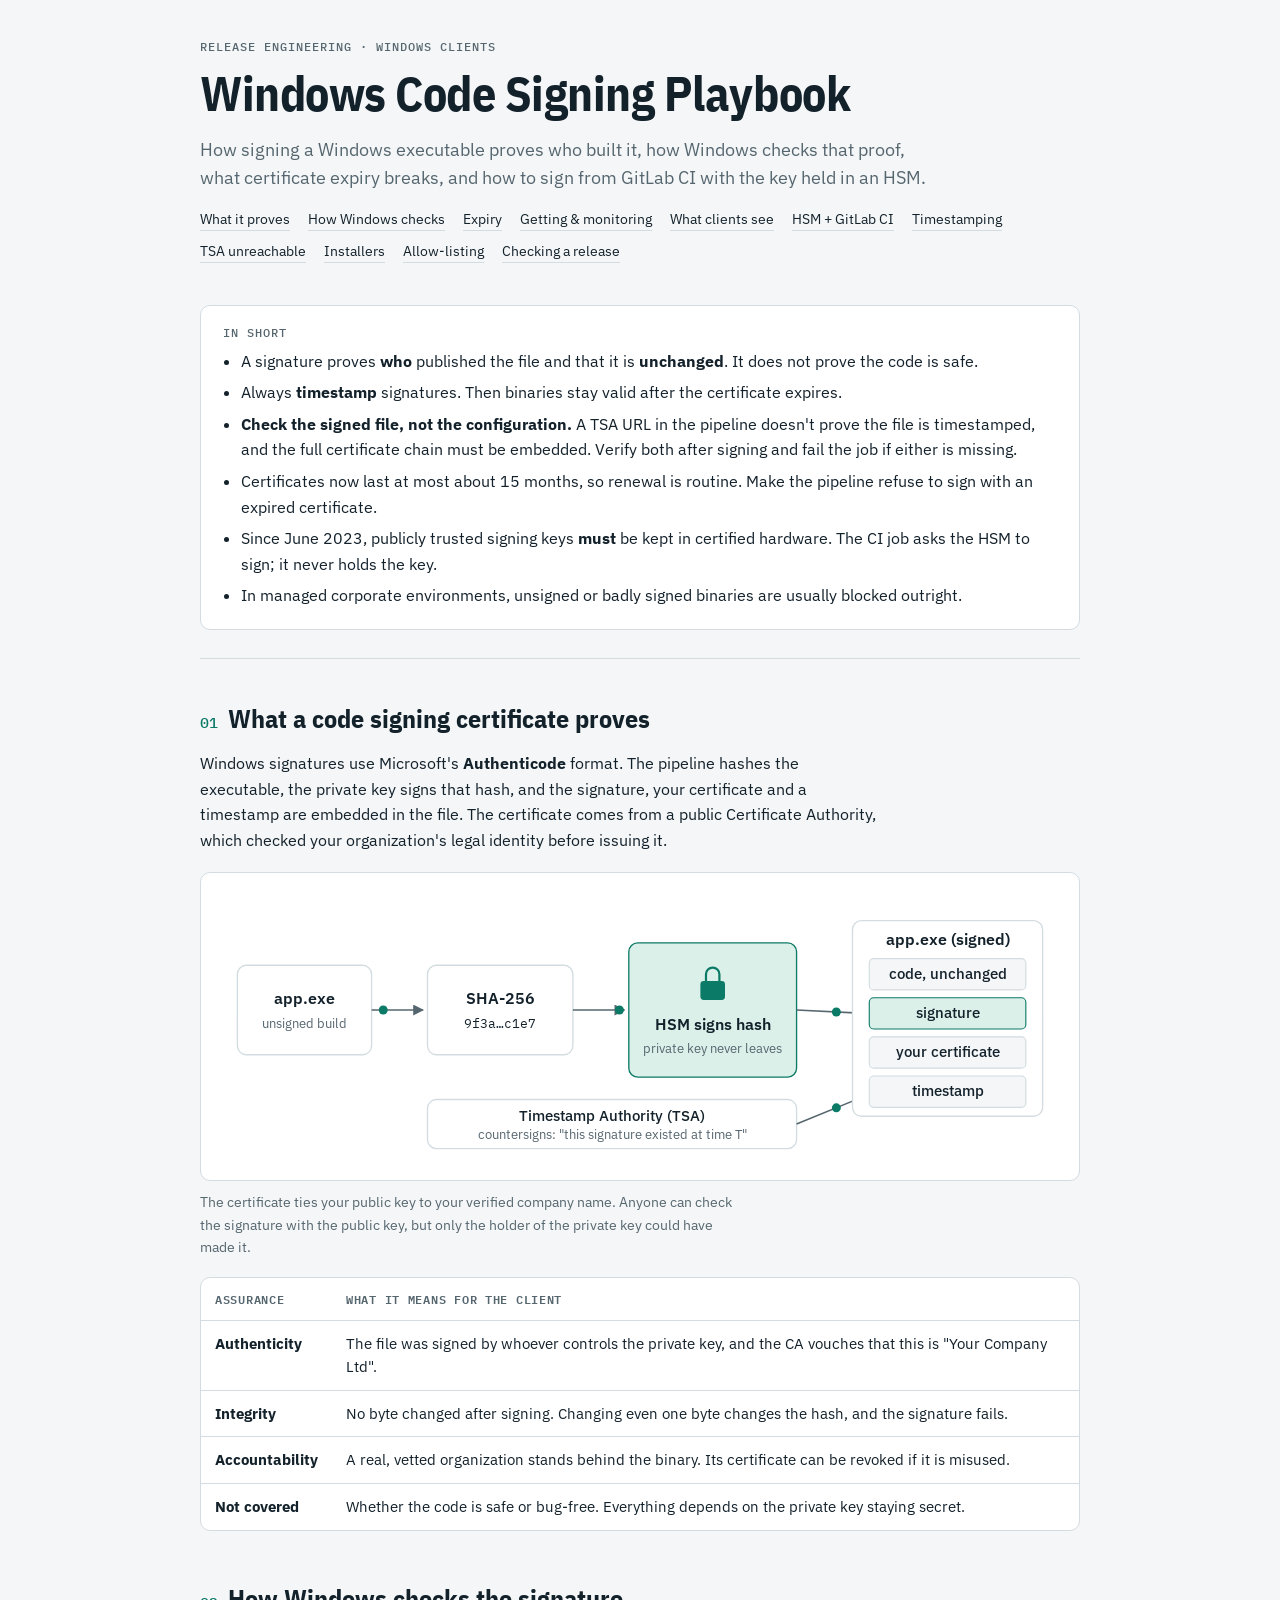
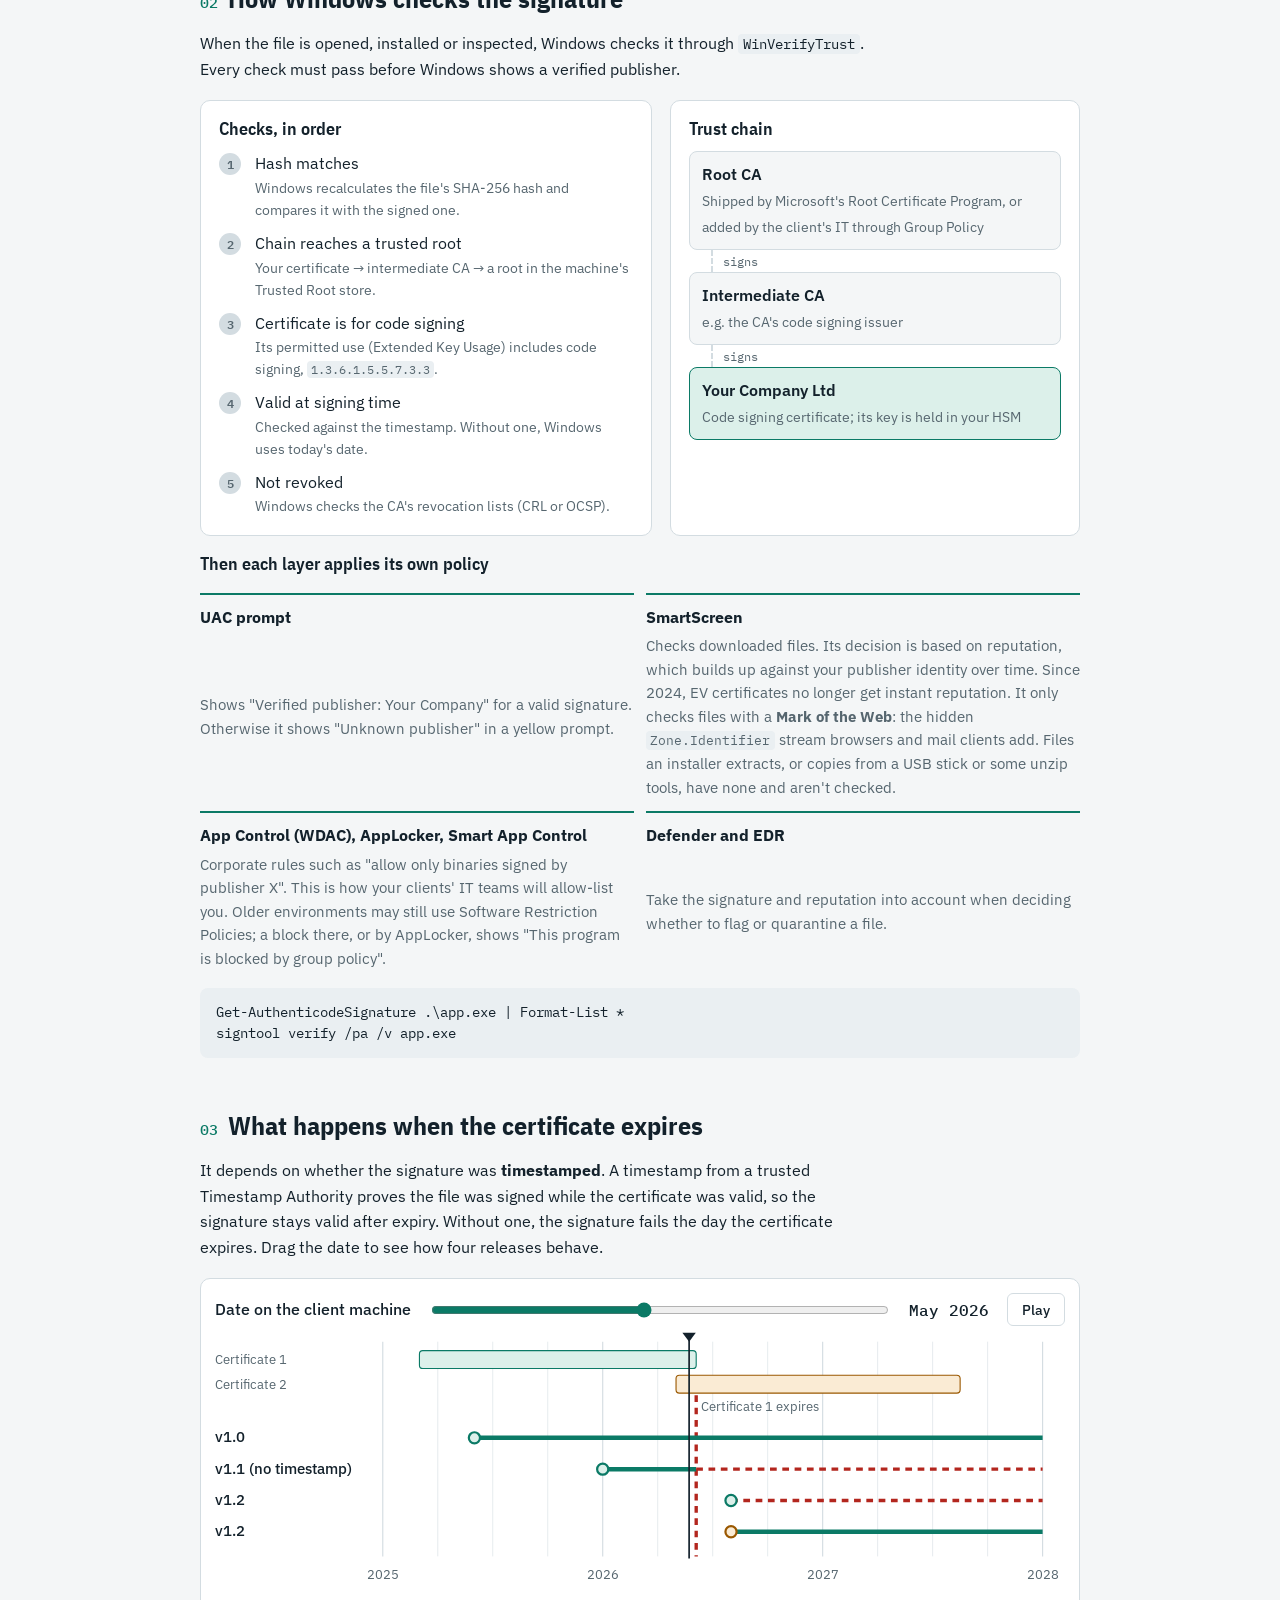
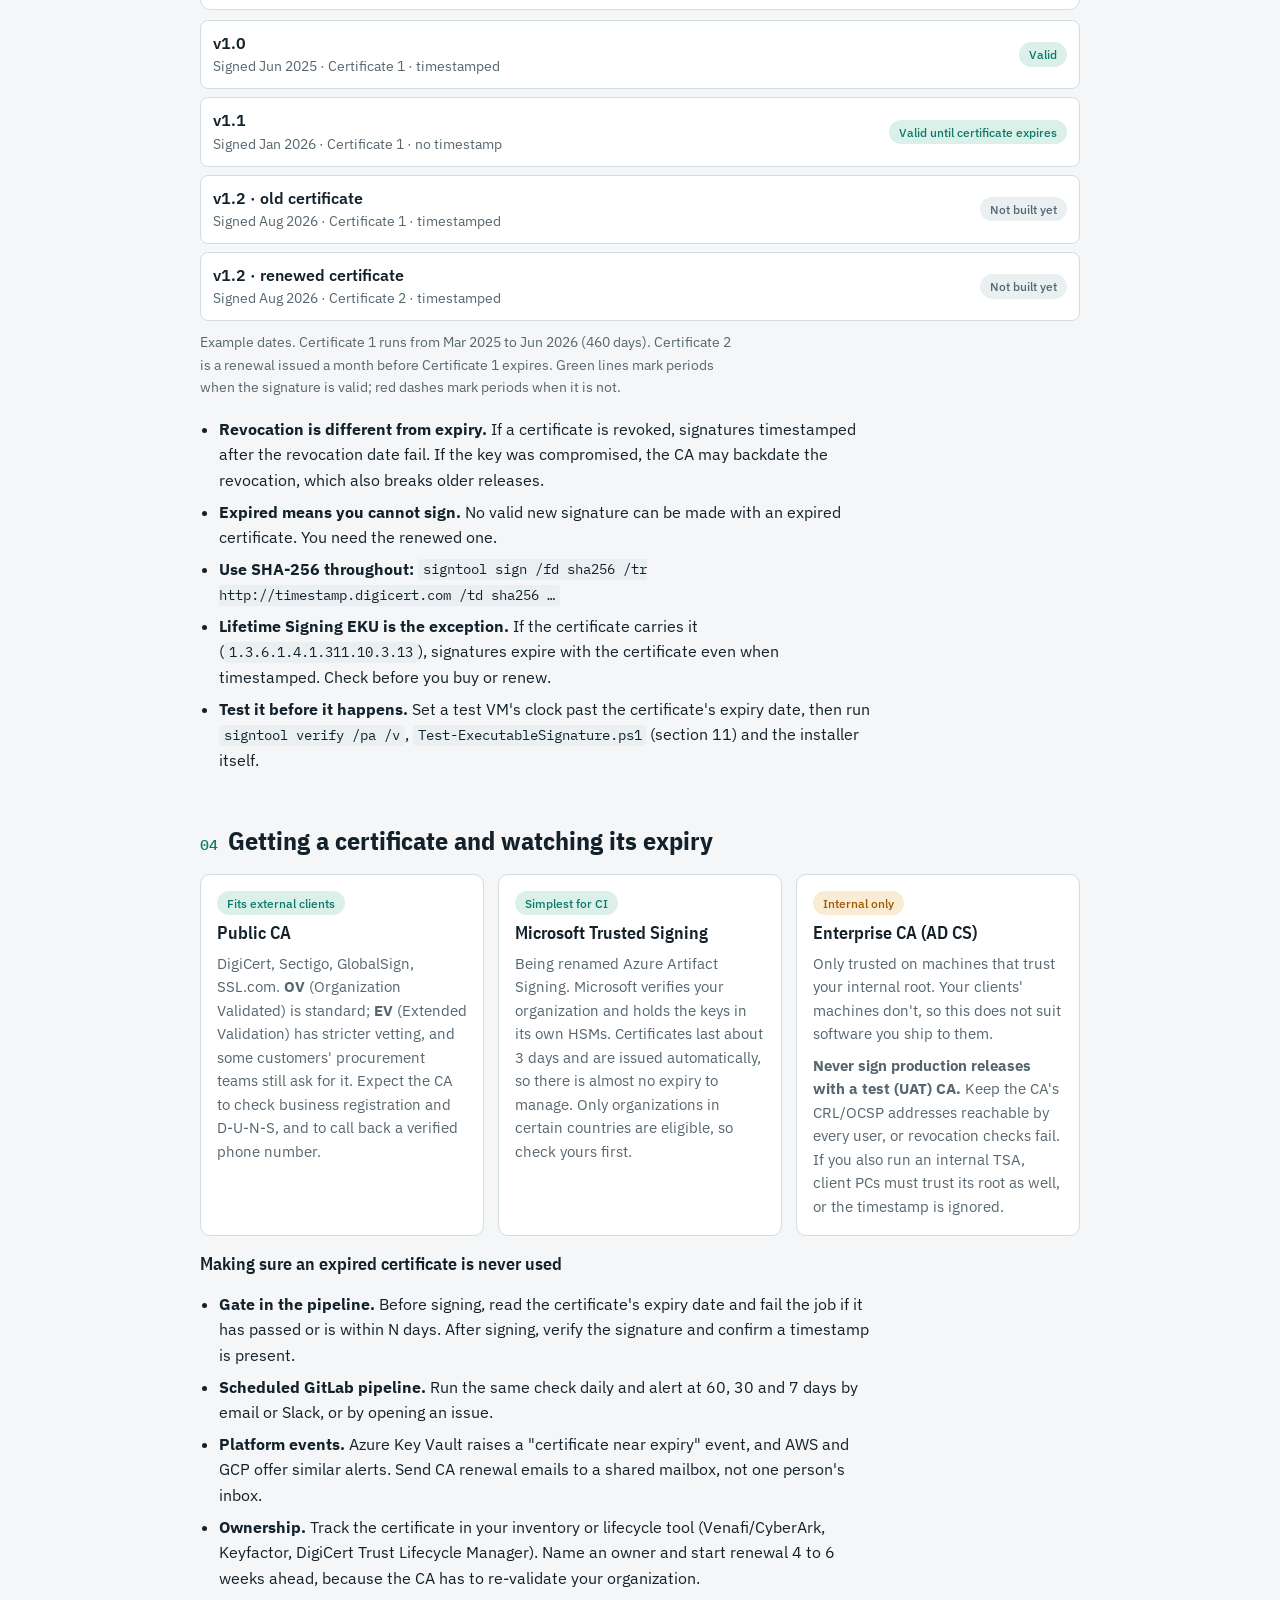
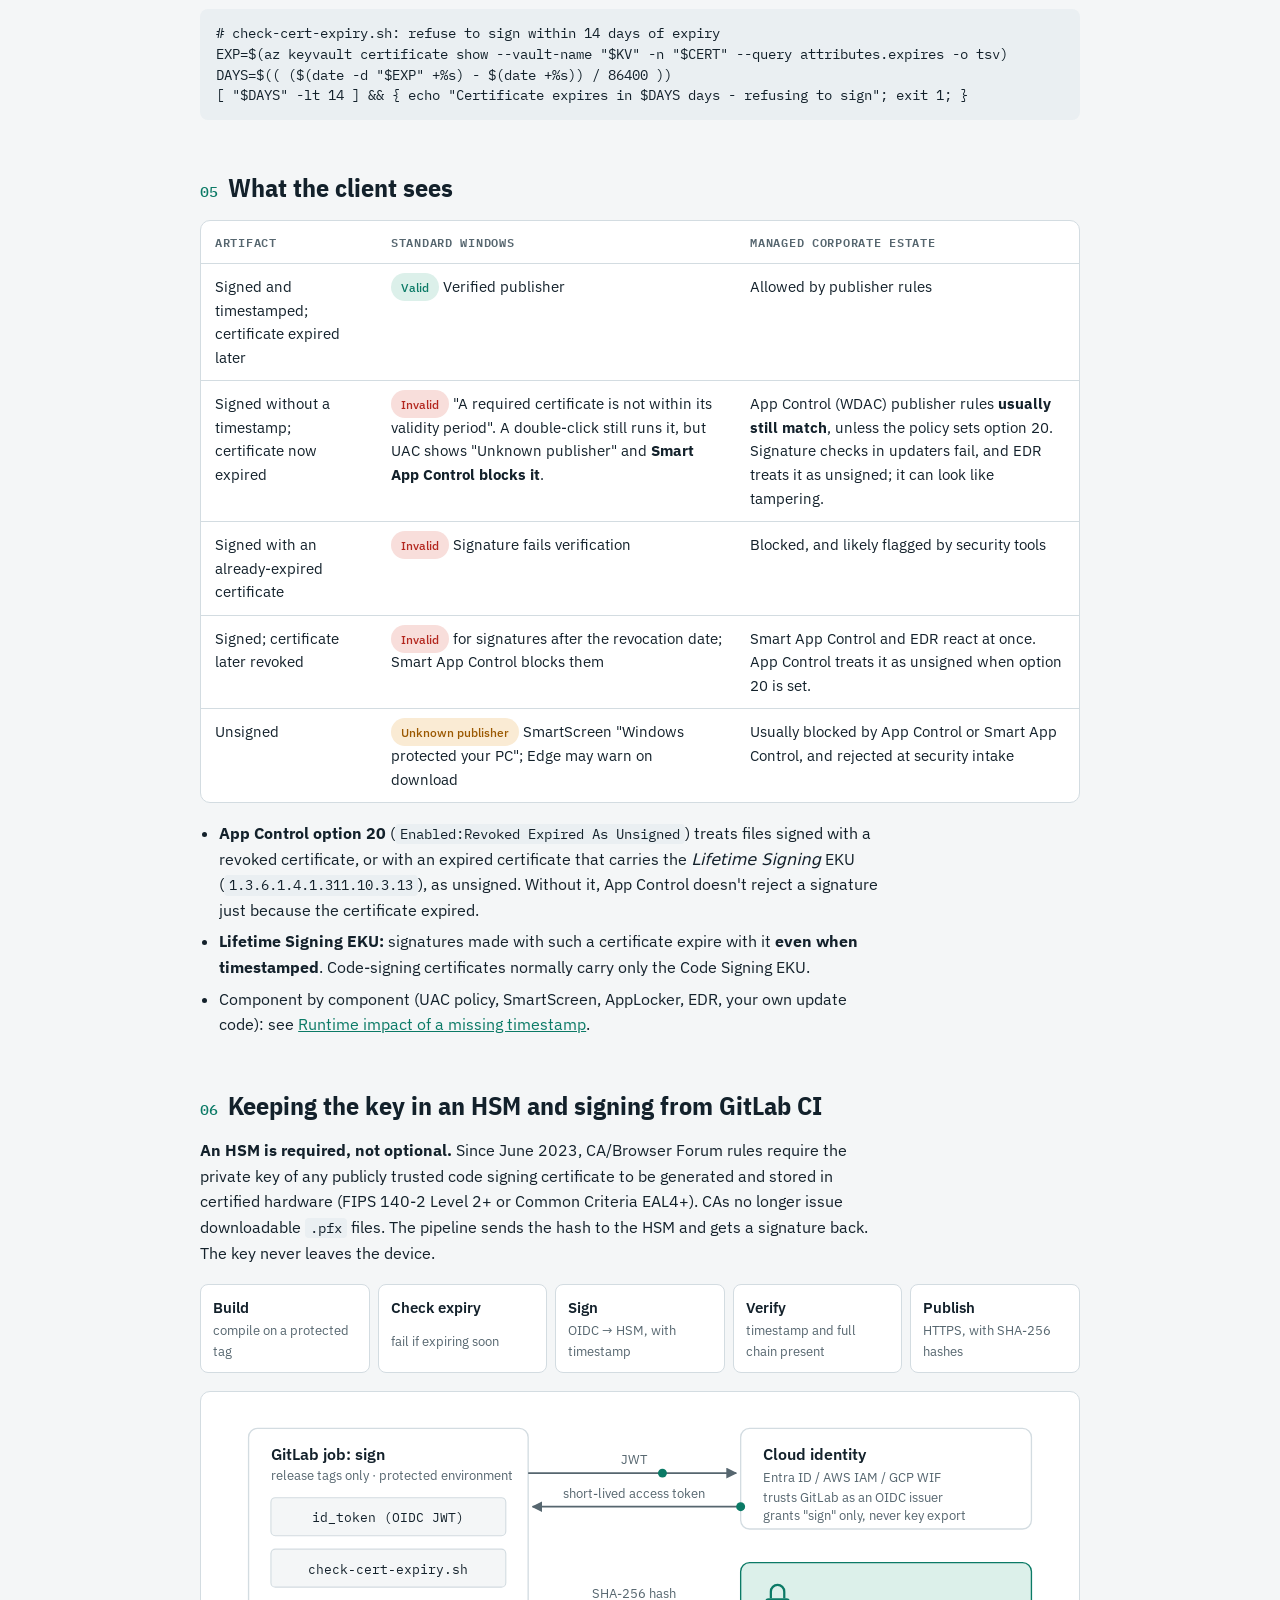
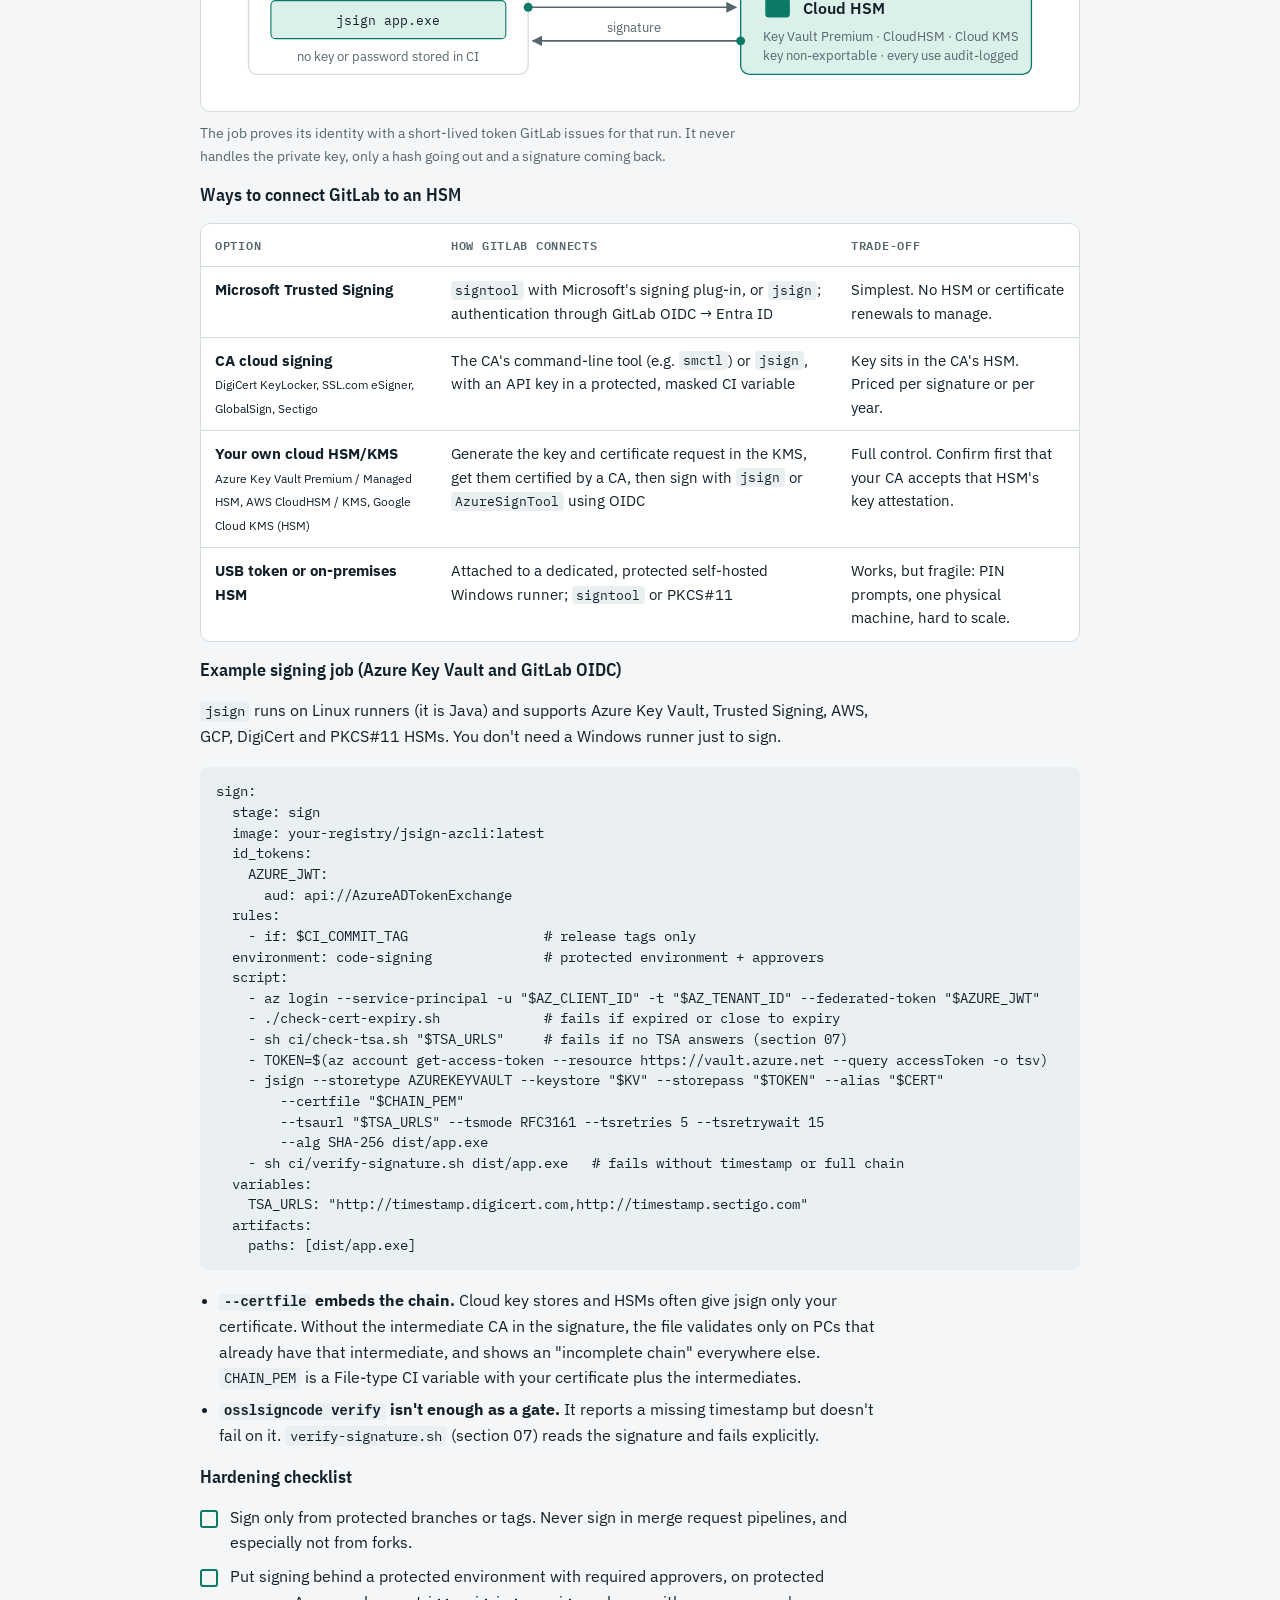
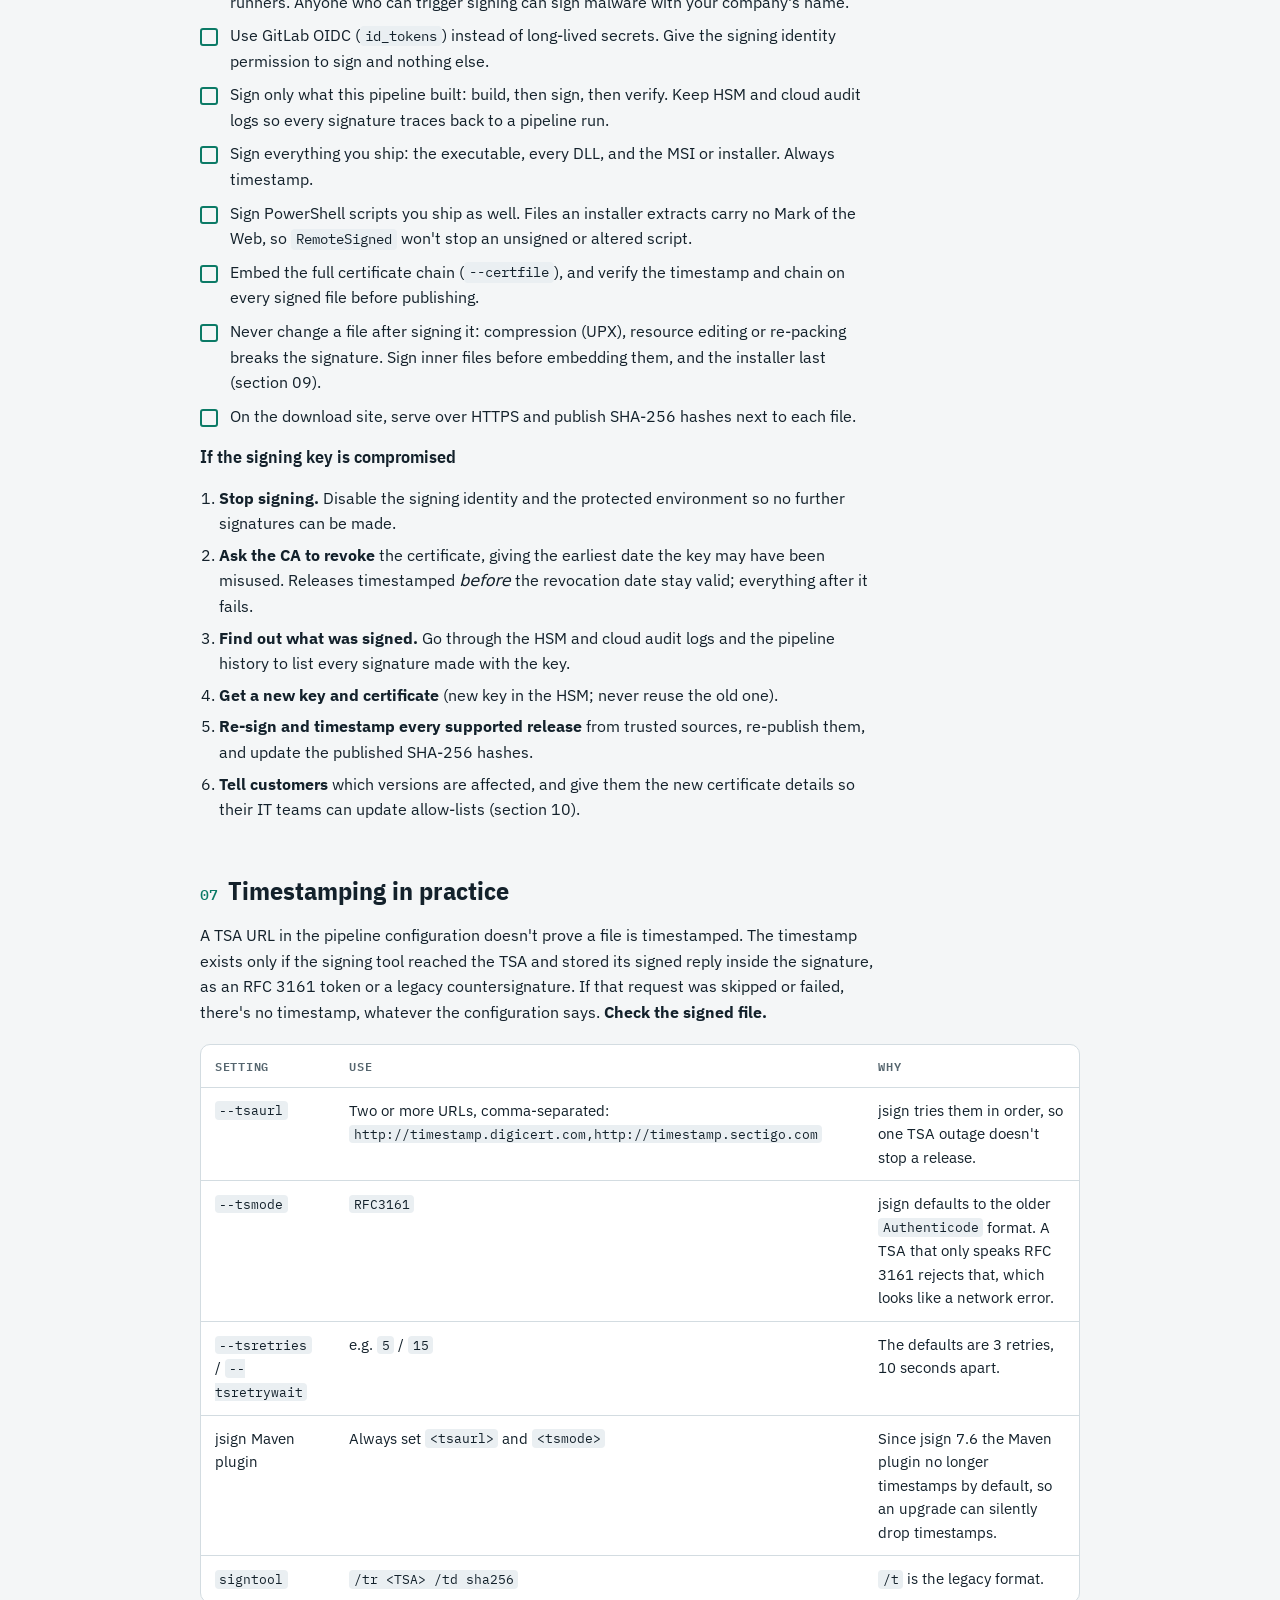
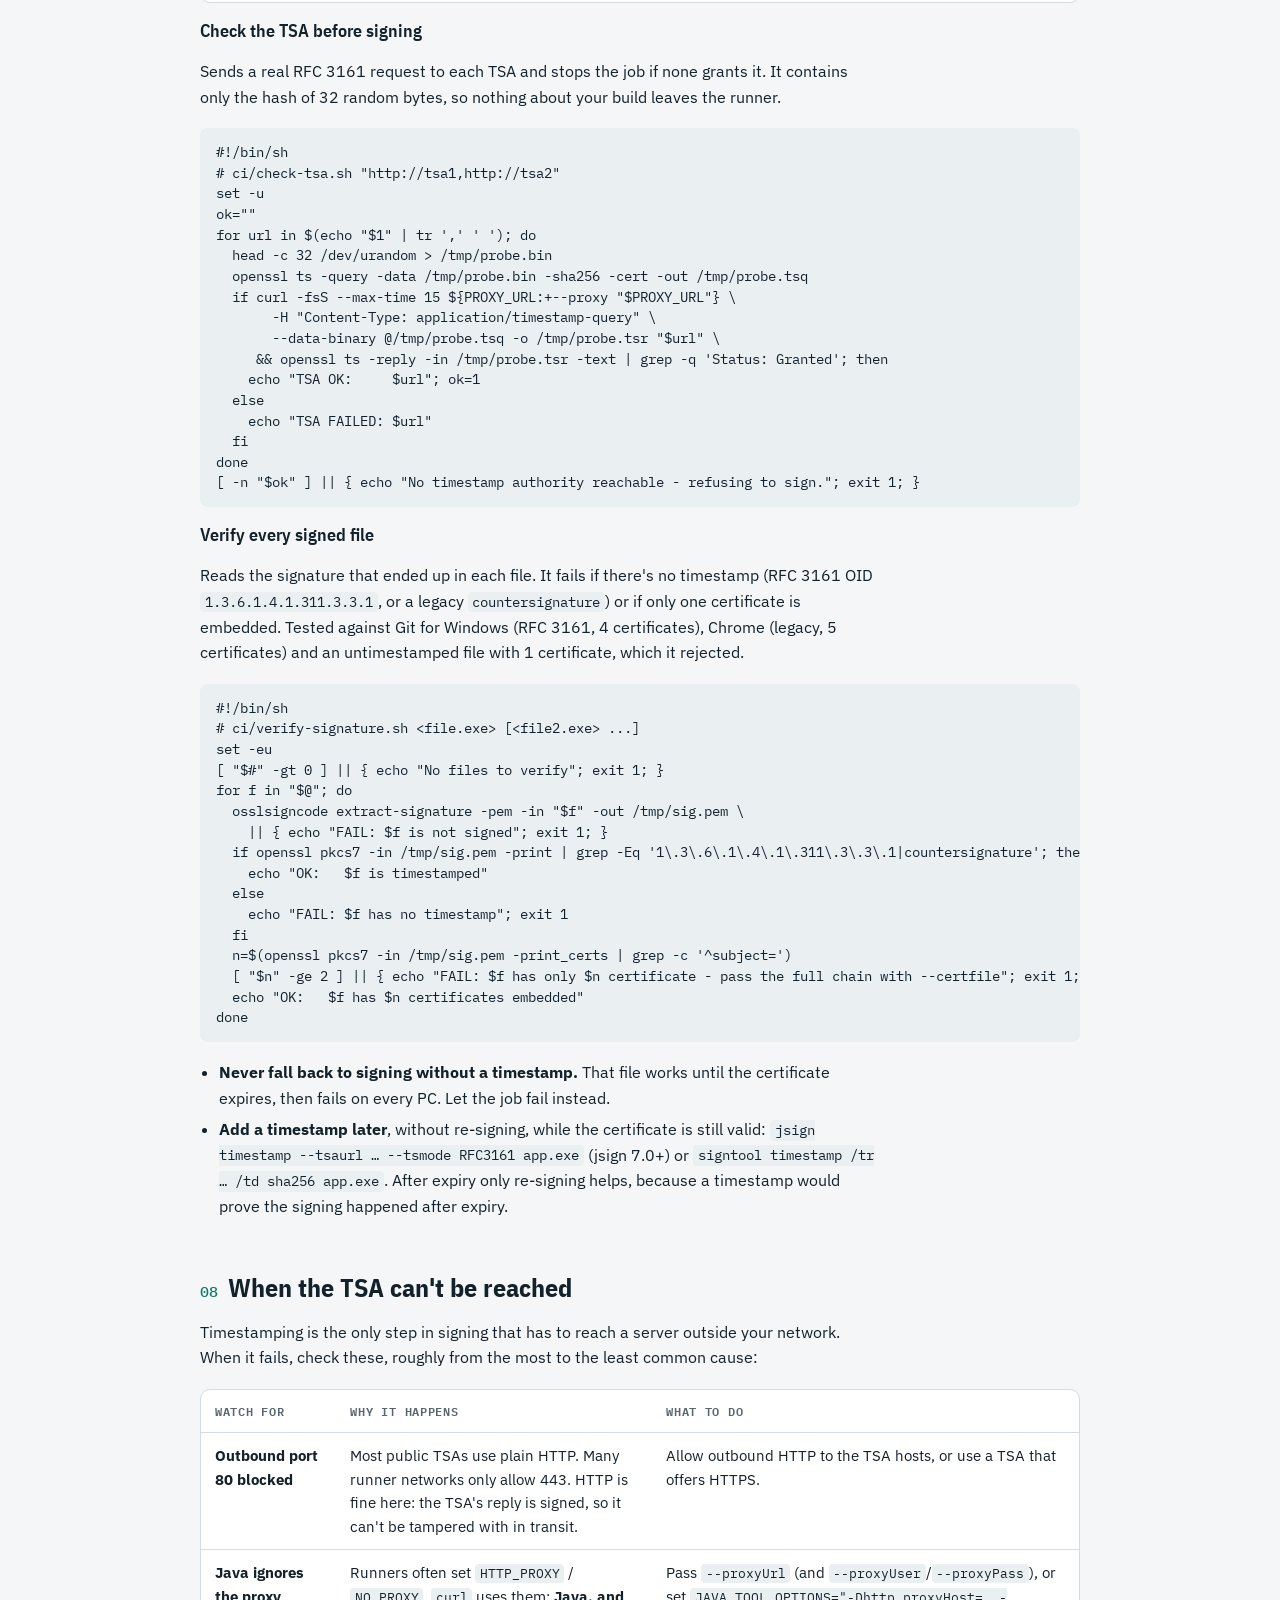
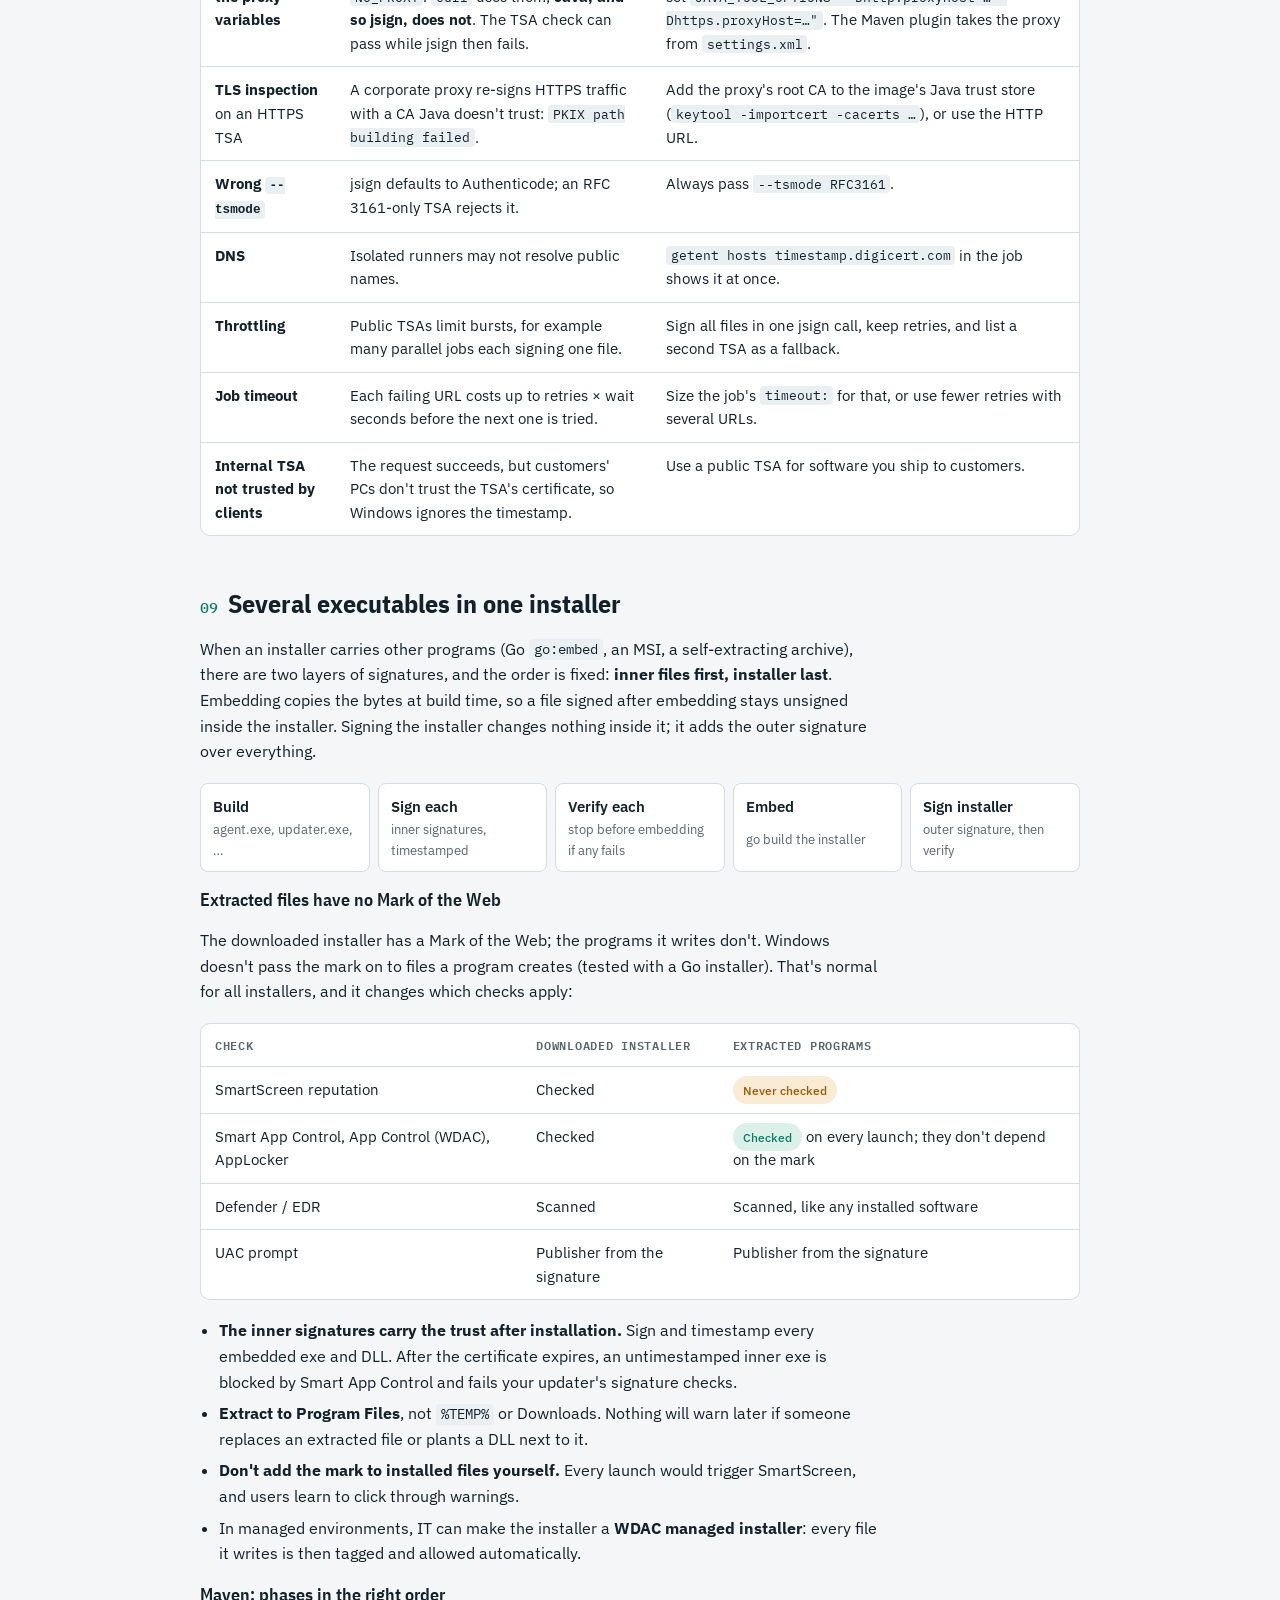
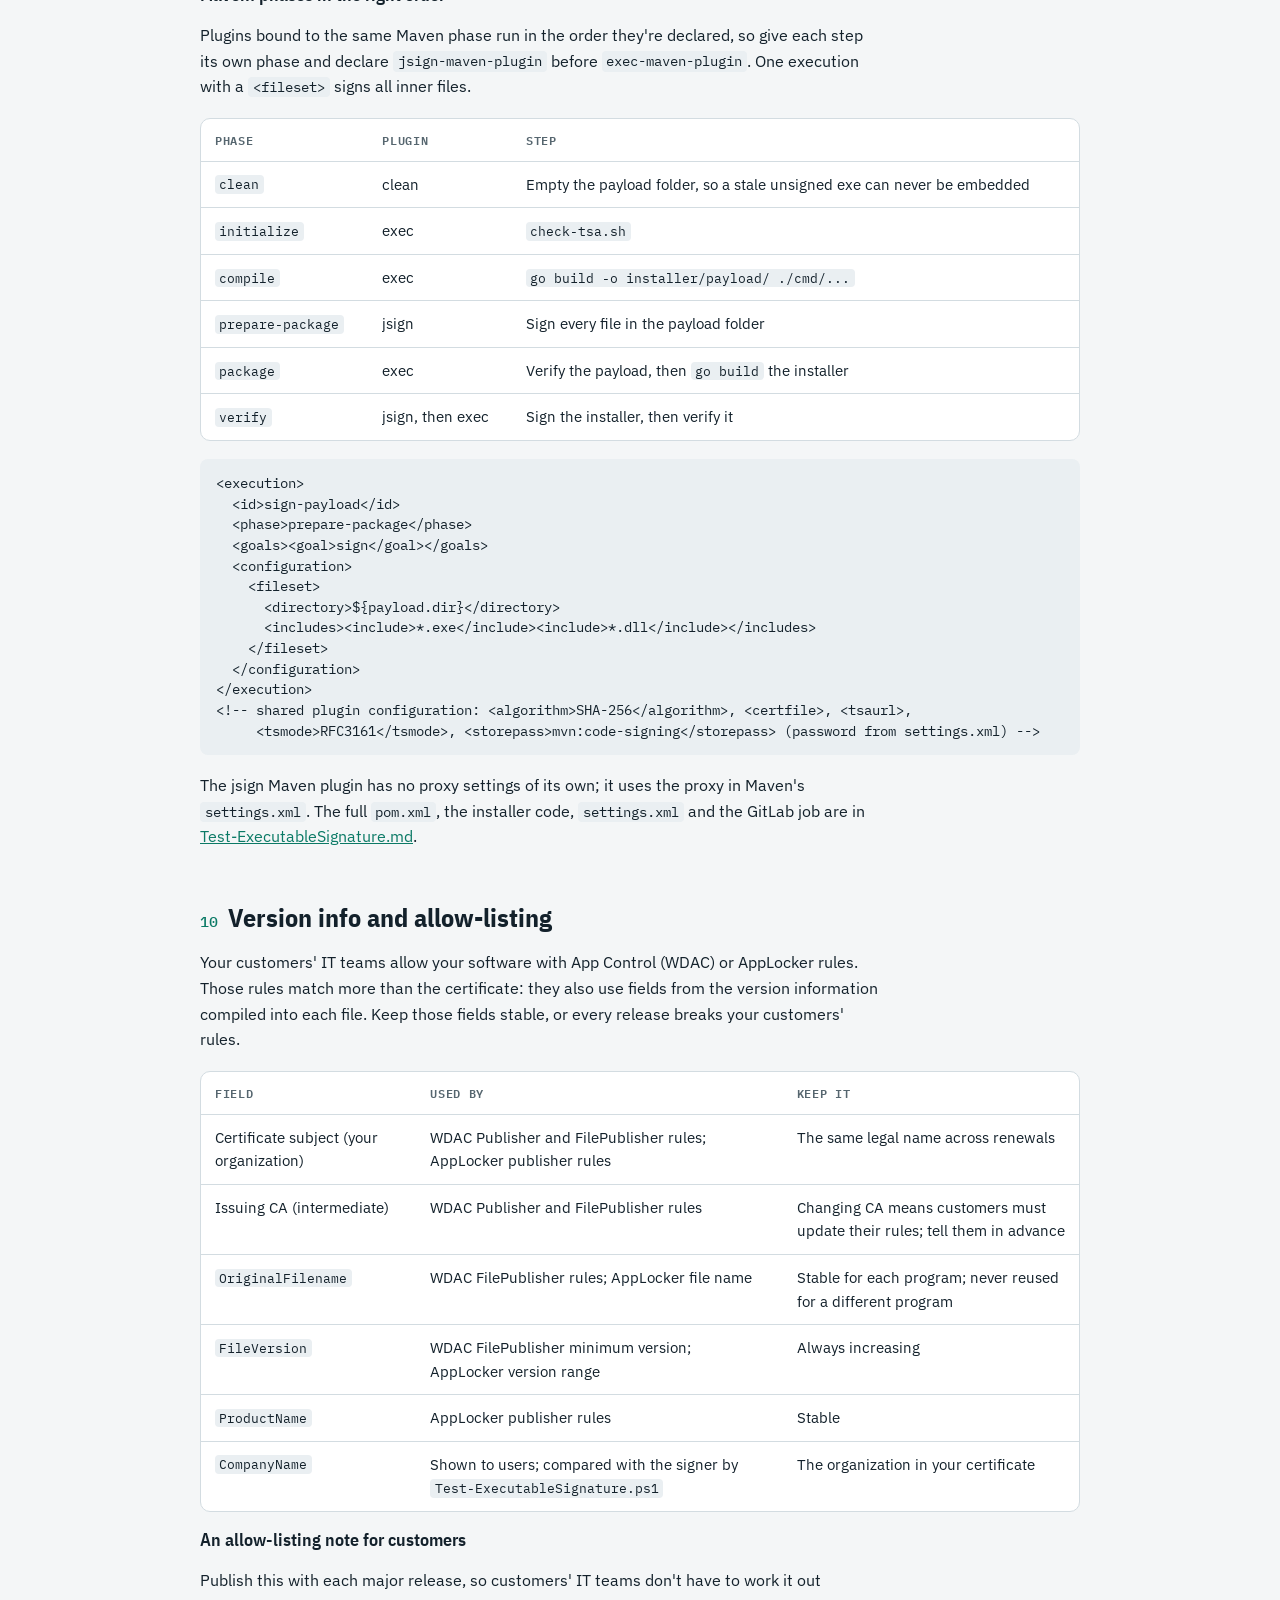
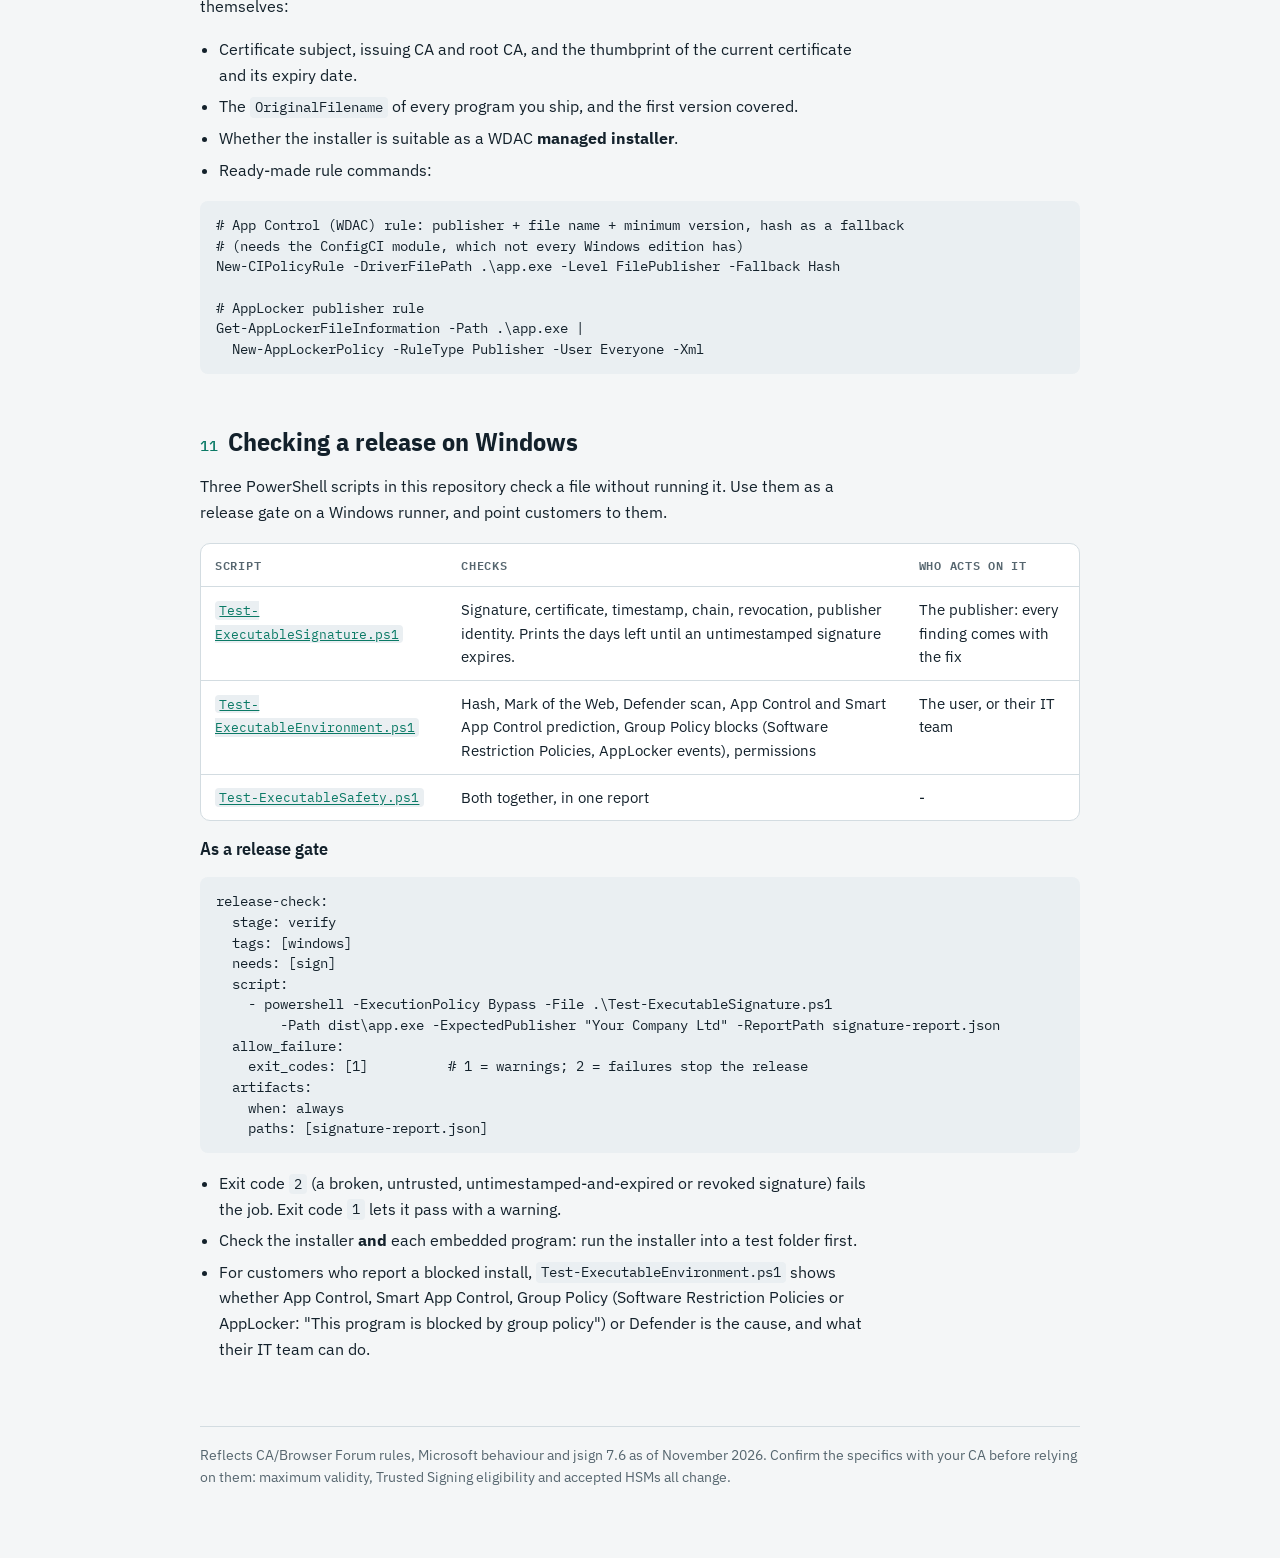
==== commit 567b1857: "Enhance Group Policy Block Checks in Executable Safety Script - Added detailed checks for Group Poli" ====
--- a/code-signing/docs/Windows Code Signing Playbook.html
+++ b/code-signing/docs/Windows Code Signing Playbook.html
@@ -284,7 +284,7 @@
   <div class="layers">
     <div class="layer"><b>UAC prompt</b><p>Shows "Verified publisher: Your Company" for a valid signature. Otherwise it shows "Unknown publisher" in a yellow prompt.</p></div>
     <div class="layer"><b>SmartScreen</b><p>Checks downloaded files. Its decision is based on reputation, which builds up against your publisher identity over time. Since 2024, EV certificates no longer get instant reputation. It only checks files with a <b>Mark of the Web</b>: the hidden <code>Zone.Identifier</code> stream browsers and mail clients add. Files an installer extracts, or copies from a USB stick or some unzip tools, have none and aren't checked.</p></div>
-    <div class="layer"><b>App Control (WDAC), AppLocker, Smart App Control</b><p>Corporate rules such as "allow only binaries signed by publisher X". This is how your clients' IT teams will allow-list you.</p></div>
+    <div class="layer"><b>App Control (WDAC), AppLocker, Smart App Control</b><p>Corporate rules such as "allow only binaries signed by publisher X". This is how your clients' IT teams will allow-list you. Older environments may still use Software Restriction Policies; a block there, or by AppLocker, shows &quot;This program is blocked by group policy&quot;.</p></div>
     <div class="layer"><b>Defender and EDR</b><p>Take the signature and reputation into account when deciding whether to flag or quarantine a file.</p></div>
   </div>
   <pre>Get-AuthenticodeSignature .\app.exe | Format-List *
@@ -644,7 +644,7 @@
     <thead><tr><th>Script</th><th>Checks</th><th>Who acts on it</th></tr></thead>
     <tbody>
       <tr><td><a href="../Test-ExecutableSignature.md"><code>Test-ExecutableSignature.ps1</code></a></td><td>Signature, certificate, timestamp, chain, revocation, publisher identity. Prints the days left until an untimestamped signature expires.</td><td>The publisher: every finding comes with the fix</td></tr>
-      <tr><td><a href="../Test-ExecutableEnvironment.md"><code>Test-ExecutableEnvironment.ps1</code></a></td><td>Hash, Mark of the Web, Defender scan, App Control and Smart App Control prediction, permissions</td><td>The user, or their IT team</td></tr>
+      <tr><td><a href="../Test-ExecutableEnvironment.md"><code>Test-ExecutableEnvironment.ps1</code></a></td><td>Hash, Mark of the Web, Defender scan, App Control and Smart App Control prediction, Group Policy blocks (Software Restriction Policies, AppLocker events), permissions</td><td>The user, or their IT team</td></tr>
       <tr><td><a href="../Test-ExecutableSafety.md"><code>Test-ExecutableSafety.ps1</code></a></td><td>Both together, in one report</td><td>-</td></tr>
     </tbody>
   </table></div>
@@ -664,7 +664,7 @@
   <ul class="tight col">
     <li>Exit code <code>2</code> (a broken, untrusted, untimestamped-and-expired or revoked signature) fails the job. Exit code <code>1</code> lets it pass with a warning.</li>
     <li>Check the installer <b>and</b> each embedded program: run the installer into a test folder first.</li>
-    <li>For customers who report a blocked install, <code>Test-ExecutableEnvironment.ps1</code> shows whether App Control, Smart App Control or Defender is the cause, and what their IT team can do.</li>
+    <li>For customers who report a blocked install, <code>Test-ExecutableEnvironment.ps1</code> shows whether App Control, Smart App Control, Group Policy (Software Restriction Policies or AppLocker: &quot;This program is blocked by group policy&quot;) or Defender is the cause, and what their IT team can do.</li>
   </ul>
 </section>
 
